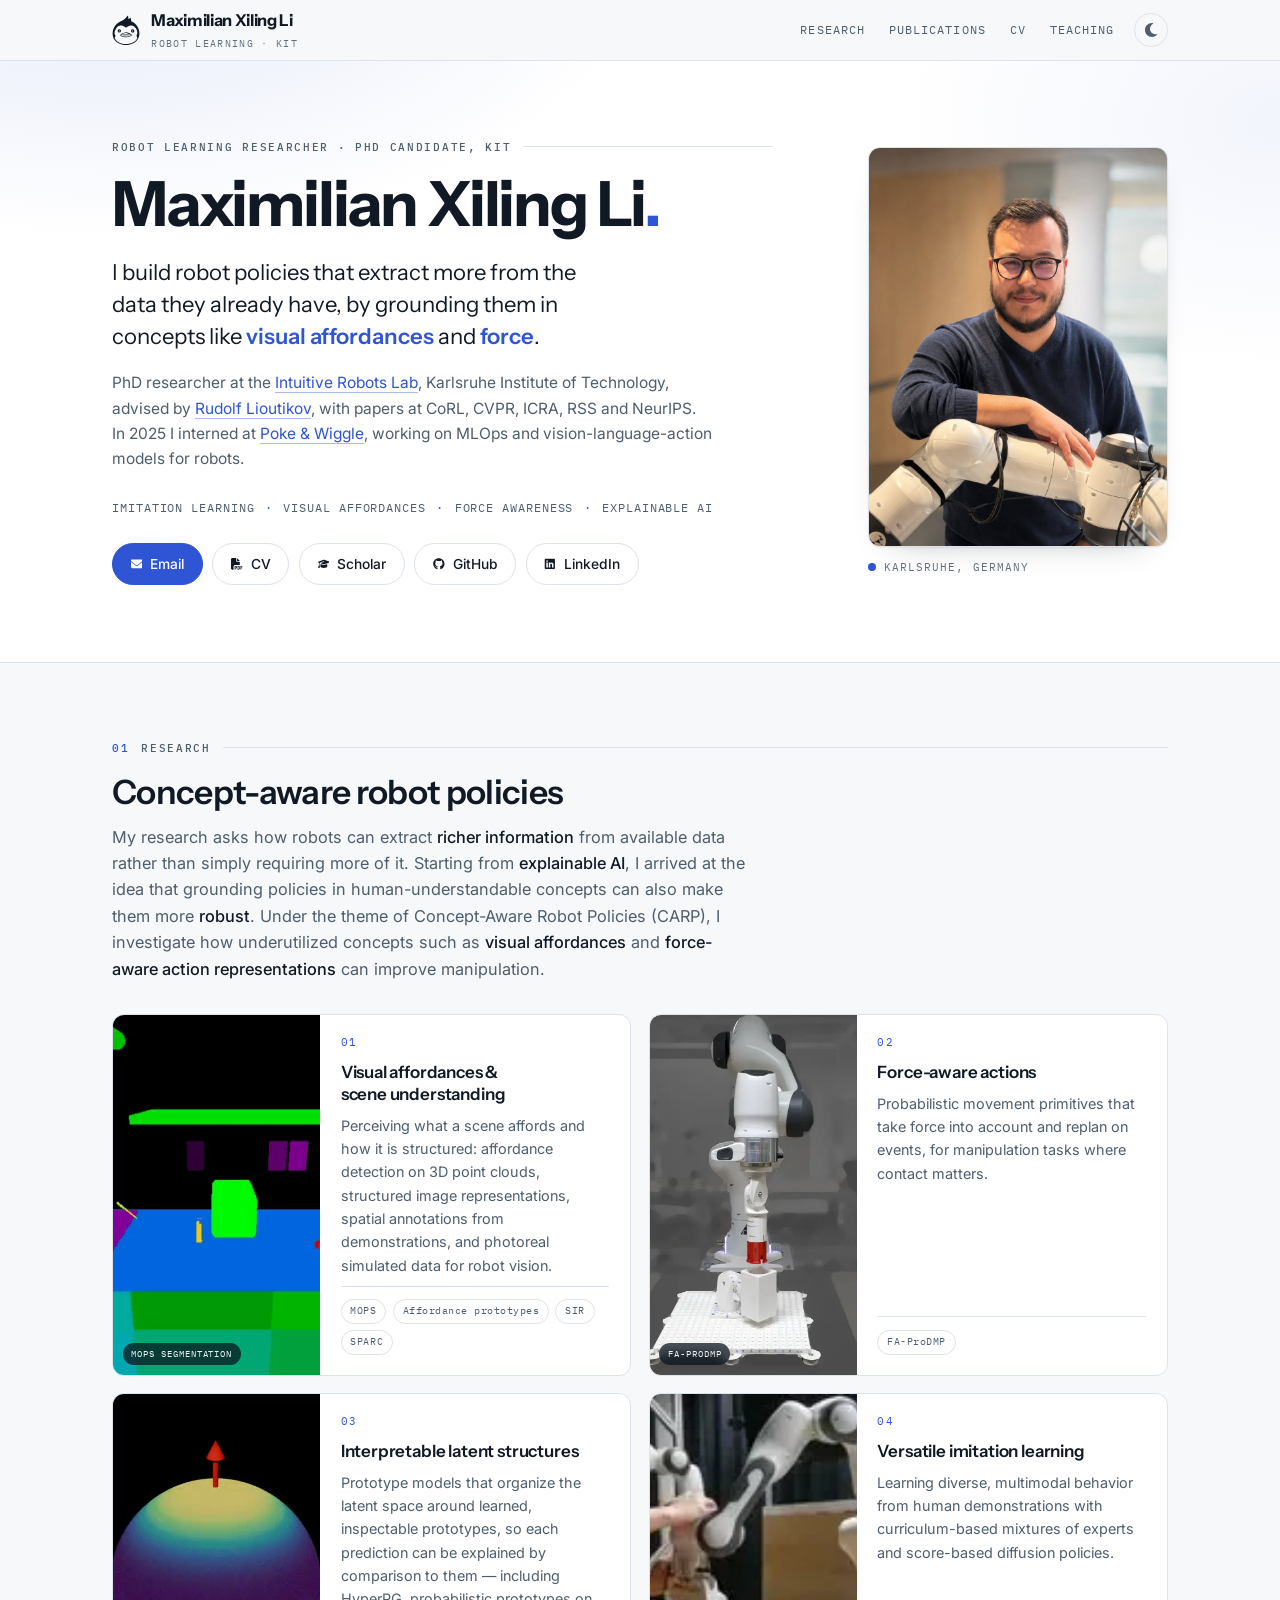
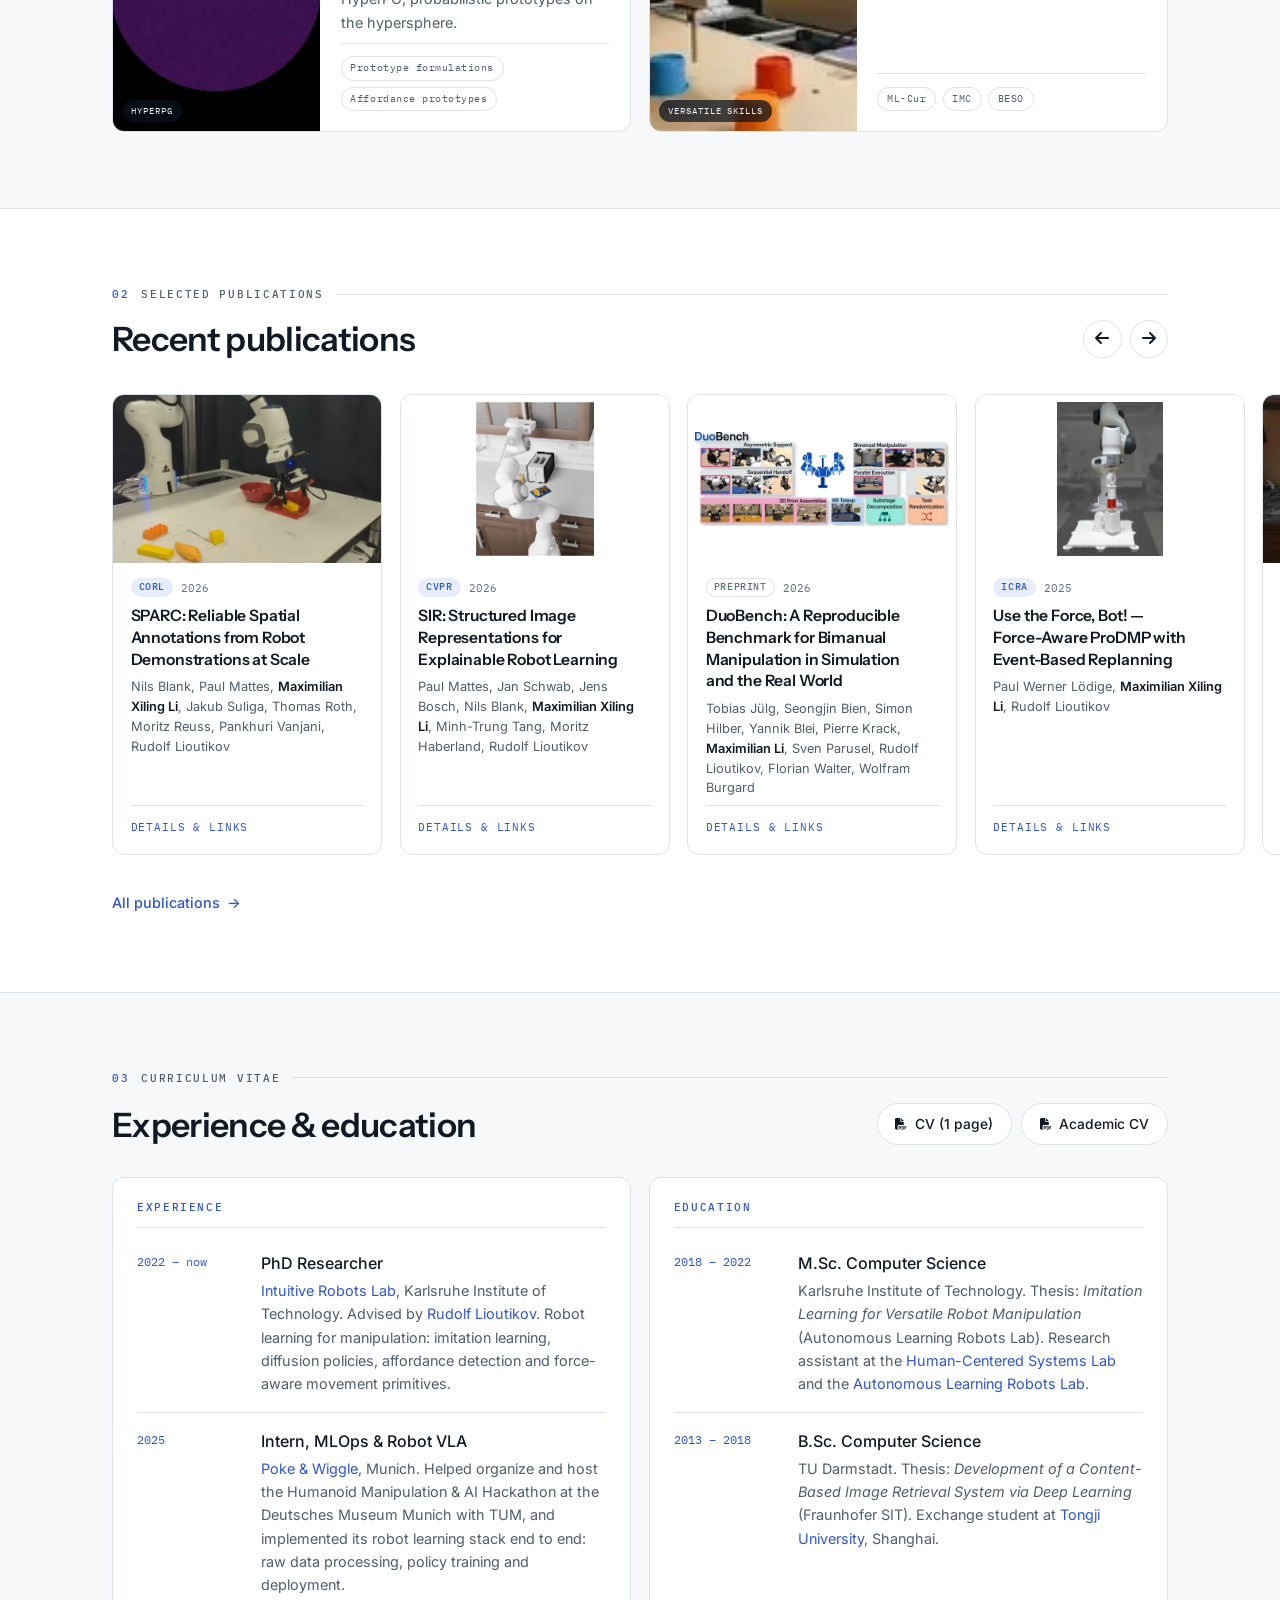
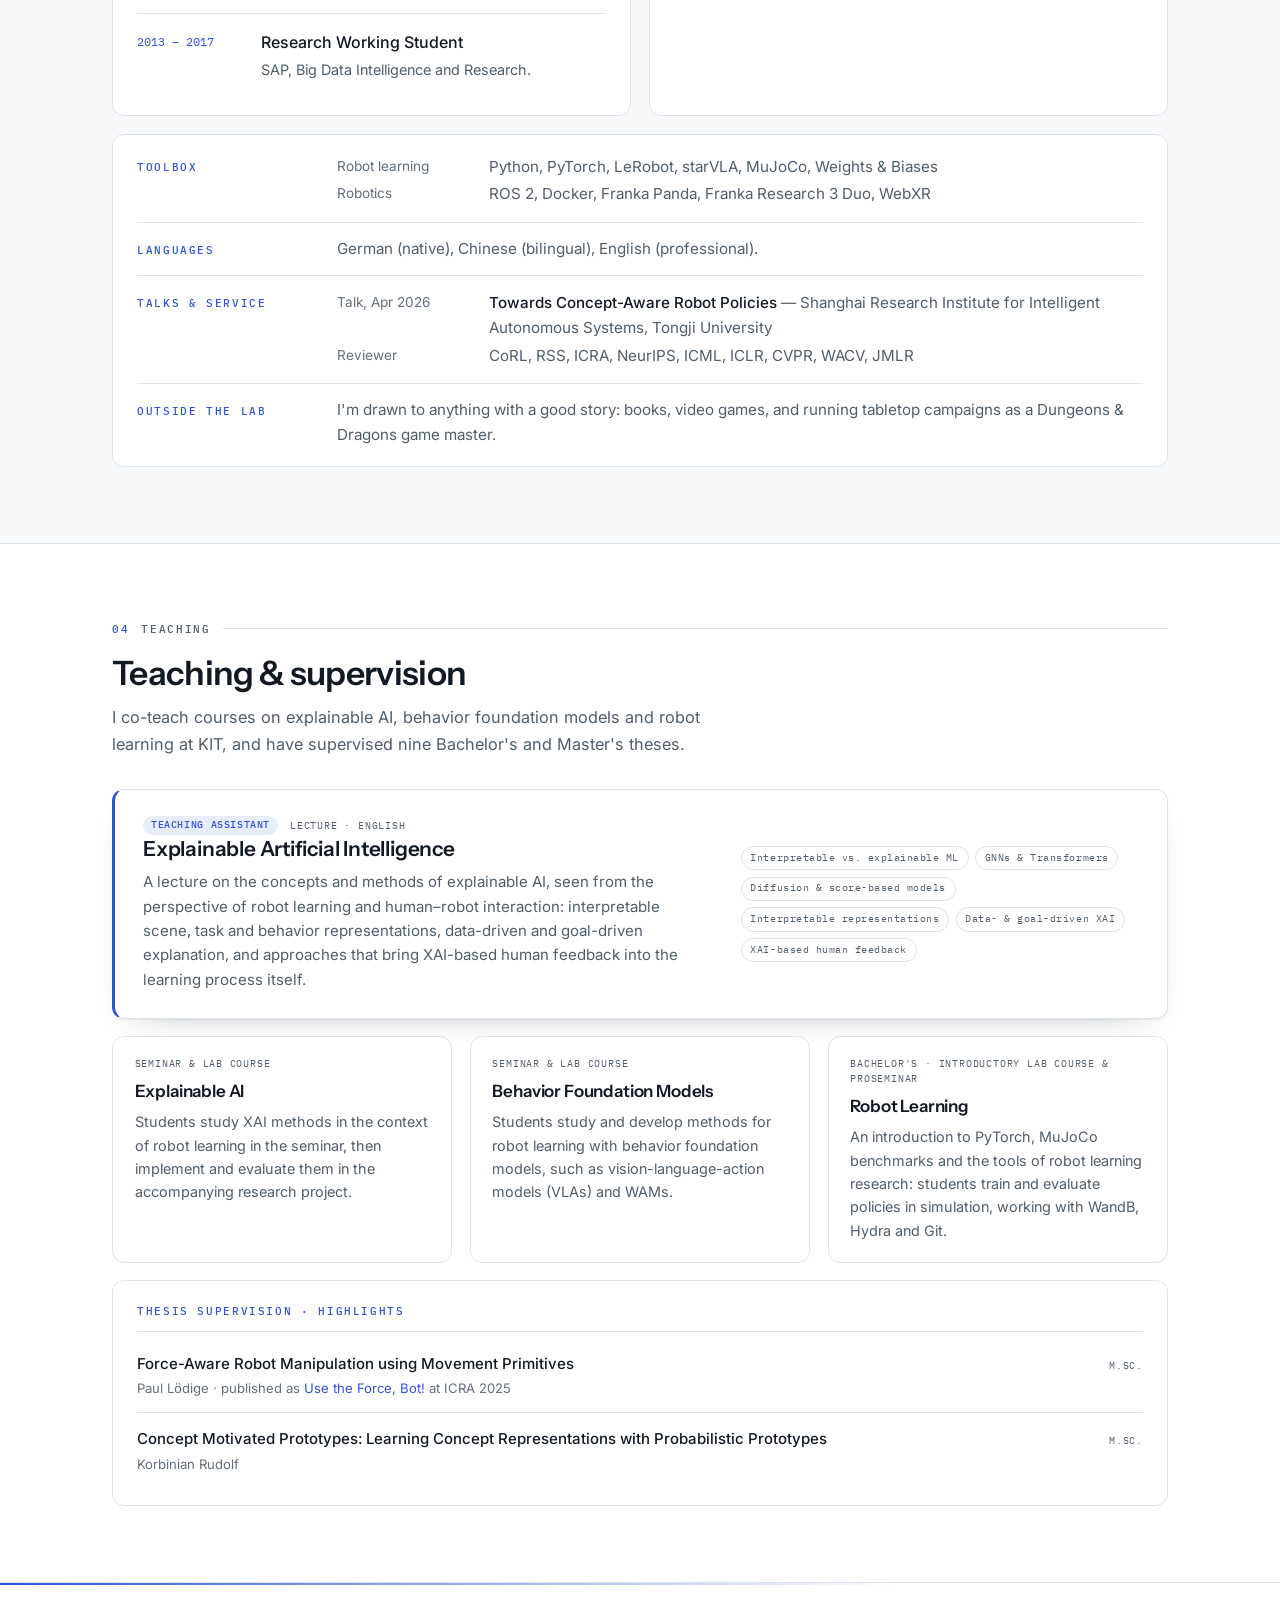
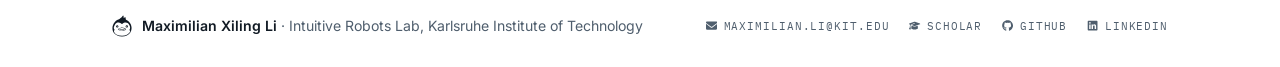
==== index.html @ dab5df35 "feat: offer CV downloads and publish only site files - Commit the résumé and academic CV PDFs (cv/ma" ====
<!DOCTYPE html>
<html lang="en">

<head>
  <meta charset="UTF-8">
  <meta name="viewport" content="width=device-width, initial-scale=1.0">
  <title>Maximilian Xiling Li — Robot Learning Researcher, PhD at KIT</title>
  <meta name="author" content="Maximilian Xiling Li">
  <meta name="description" content="Robot learning researcher and PhD candidate at KIT: imitation learning, diffusion policies, VLAs, affordance detection and explainable AI for manipulation.">
  <meta property="og:title" content="Maximilian Xiling Li — Robot Learning Researcher, PhD at KIT">
  <meta property="og:site_name" content="Maximilian Xiling Li">
  <meta property="og:description" content="Robot learning researcher and PhD candidate at KIT: imitation learning, diffusion policies, VLAs, affordance detection and explainable AI for manipulation.">
  <meta property="og:type" content="website">
  <meta property="og:url" content="https://lixiling.github.io/">
  <meta property="og:image" content="https://lixiling.github.io/photo.jpg">
  <meta name="twitter:card" content="summary">
  <meta name="twitter:title" content="Maximilian Xiling Li — Robot Learning Researcher, PhD at KIT">
  <meta name="twitter:description" content="Robot learning researcher and PhD candidate at KIT: imitation learning, diffusion policies, VLAs, affordance detection and explainable AI for manipulation.">
  <meta name="twitter:image" content="https://lixiling.github.io/photo.jpg">
  <link rel="canonical" href="https://lixiling.github.io/">
  <script type="application/ld+json">
{
  "@context": "https://schema.org",
  "@type": "Person",
  "name": "Maximilian Xiling Li",
  "alternateName": [
    "Maximilian Li",
    "Max Li"
  ],
  "url": "https://lixiling.github.io/",
  "image": "https://lixiling.github.io/photo.jpg",
  "email": "mailto:maximilian.li@kit.edu",
  "jobTitle": "PhD Researcher in Robot Learning",
  "description": "Robot learning researcher and PhD candidate at KIT: imitation learning, diffusion policies, VLAs, affordance detection and explainable AI for manipulation.",
  "worksFor": {
    "@type": "ResearchOrganization",
    "name": "Intuitive Robots Lab, Karlsruhe Institute of Technology",
    "url": "https://www.irl.iar.kit.edu/"
  },
  "alumniOf": [
    {
      "@type": "CollegeOrUniversity",
      "name": "Karlsruhe Institute of Technology",
      "url": "https://www.kit.edu/"
    },
    {
      "@type": "CollegeOrUniversity",
      "name": "Technische Universität Darmstadt",
      "url": "https://www.tu-darmstadt.de/"
    }
  ],
  "knowsAbout": [
    "Robot Learning",
    "Imitation Learning",
    "Robot Manipulation",
    "Diffusion Policies",
    "Vision-Language-Action Models",
    "Behavior Foundation Models",
    "Visual Affordances",
    "Affordance Detection",
    "Movement Primitives",
    "Force-Aware Manipulation",
    "Explainable AI",
    "Interpretable Machine Learning",
    "Prototype Networks",
    "Computer Vision",
    "MLOps",
    "PyTorch",
    "LeRobot",
    "MuJoCo",
    "ROS 2",
    "Docker",
    "Franka Emika Panda",
    "Franka Research 3",
    "WebXR"
  ],
  "sameAs": [
    "https://scholar.google.com/citations?user=N8vw1IAAAAAJ",
    "https://github.com/lixiling",
    "https://www.linkedin.com/in/lixiling"
  ],
  "knowsLanguage": [
    "German",
    "Chinese",
    "English"
  ]
}
  </script>
  <script>document.documentElement.classList.add('js'); try { var t = localStorage.getItem('theme'); if (t) document.documentElement.dataset.theme = t; } catch (e) {}</script>
  <link rel="preconnect" href="https://fonts.googleapis.com">
  <link rel="preconnect" href="https://fonts.gstatic.com" crossorigin>
  <link href="https://fonts.googleapis.com/css2?family=IBM+Plex+Mono:wght@400;500&family=Inter:wght@400;500;600;700&family=Instrument+Sans:wght@400..700&display=swap" rel="stylesheet">
  <!-- Icons: Font Awesome Free 6.5.1 (CC BY 4.0, fontawesome.com/license/free), inlined as SVG -->
  <link rel="icon" href="mark.svg" type="image/svg+xml">
  <link rel="icon" href="icon.png" type="image/png" sizes="900x990">
  <link rel="stylesheet" href="style.css">
</head>

<body>

  <!-- Navbar -->
  <nav class="site-nav" aria-label="Main">
    <div class="wrap nav-inner">
      <a class="site-name" href="index.html"><svg class="mark" viewBox="-20 -20 940 1030" aria-hidden="true" focusable="false"><path transform="translate(0 990) scale(.1 -.1)" d="M4898 9697 c-249 -322 -359 -449 -562 -653 -402 -401 -770 -649 -1526 -1032 -179 -90 -350 -178 -380 -194 -1100 -613 -1868 -1513 -2223 -2603 -420 -1289 -188 -2684 610 -3680 741 -924 2094 -1499 3608 -1532 1676 -37 3158 627 3924 1757 783 1155 866 2756 211 4085 -444 902 -1208 1622 -2157 2036 -143 62 -126 27 -143 294 -27 445 -105 754 -246 977 l-25 38 -118 -108 c-142 -130 -215 -188 -316 -247 -119 -71 -253 -123 -260 -102 -2 7 -9 145 -15 307 -11 309 -23 408 -66 550 -27 89 -98 236 -136 282 l-23 28 -157 -203z m-1893 -3133 c474 -70 967 -309 1407 -681 55 -47 93 -72 100 -67 7 4 38 28 68 54 345 294 824 554 1193 649 853 220 1594 -147 2147 -1066 260 -431 385 -853 385 -1298 0 -393 -90 -697 -297 -1004 l-50 -73 54 -57 c114 -117 189 -235 235 -366 40 -118 40 -310 -1 -435 -152 -460 -761 -1035 -1474 -1391 -1344 -673 -3234 -661 -4624 31 -596 297 -977 647 -1271 1167 -225 397 -190 668 130 1013 l55 60 -69 73 c-542 570 -438 1500 290 2592 422 634 1006 905 1722 799z M2190 5289 c-451 -66 -632 -631 -301 -941 224 -211 551 -208 766 7 323 323 136 871 -319 934 -43 6 -80 10 -84 10 -4 -1 -32 -5 -62 -10z m147 -366 c107 -50 125 -223 33 -307 -116 -104 -280 -19 -280 147 0 132 130 216 247 160z M6630 5275 c-428 -96 -584 -622 -276 -929 300 -299 814 -159 920 250 101 391 -255 767 -644 679z m187 -363 c122 -66 116 -270 -10 -331 -184 -89 -337 172 -181 308 19 17 47 33 62 37 15 3 32 7 37 8 14 4 67 -9 92 -22z M4292 4260 c-408 -43 -860 -230 -1477 -613 -161 -99 -238 -204 -239 -322 0 -131 76 -214 298 -324 873 -433 1972 -478 2936 -120 168 63 485 217 533 259 119 104 121 297 5 407 -63 59 -419 273 -638 383 -509 255 -1013 373 -1418 330z m558 -255 c267 -56 576 -179 916 -365 240 -130 303 -171 353 -225 116 -126 10 -203 -494 -360 -909 -282 -1644 -252 -2568 105 -311 120 -294 221 71 428 470 267 791 391 1157 446 98 14 443 -3 565 -29z M3381 3538 c-105 -56 -106 -194 -2 -248 54 -27 2187 -43 2239 -16 86 45 98 197 19 249 -40 26 -41 26 -1157 32 l-1055 6 -44 -23z"/></svg><span><b>Maximilian Xiling Li</b><small>Robot learning · KIT</small></span></a>
      <button type="button" class="nav-toggle" aria-expanded="false" aria-controls="mainNav" aria-label="Open menu">
        <span></span><span></span><span></span>
      </button>
      <div id="mainNav" class="nav-menu">
        <a class="nav-link" href="index.html#research">Research</a>
        <a class="nav-link" href="publications.html">Publications</a>
        <a class="nav-link" href="index.html#cv">CV</a>
        <a class="nav-link" href="index.html#teaching">Teaching</a>
        <button type="button" class="theme-toggle" aria-label="Switch color theme">
          <svg class="icon icon-moon" viewBox="0 0 384 512" aria-hidden="true" focusable="false"><path d="M223.5 32C100 32 0 132.3 0 256S100 480 223.5 480c60.6 0 115.5-24.2 155.8-63.4c5-4.9 6.3-12.5 3.1-18.7s-10.1-9.7-17-8.5c-9.8 1.7-19.8 2.6-30.1 2.6c-96.9 0-175.5-78.8-175.5-176c0-65.8 36-123.1 89.3-153.3c6.1-3.5 9.2-10.5 7.7-17.3s-7.3-11.9-14.3-12.5c-6.3-.5-12.6-.8-19-.8z"/></svg><svg class="icon icon-sun" viewBox="0 0 512 512" aria-hidden="true" focusable="false"><path d="M361.5 1.2c5 2.1 8.6 6.6 9.6 11.9L391 121l107.9 19.8c5.3 1 9.8 4.6 11.9 9.6s1.5 10.7-1.6 15.2L446.9 256l62.3 90.3c3.1 4.5 3.7 10.2 1.6 15.2s-6.6 8.6-11.9 9.6L391 391 371.1 498.9c-1 5.3-4.6 9.8-9.6 11.9s-10.7 1.5-15.2-1.6L256 446.9l-90.3 62.3c-4.5 3.1-10.2 3.7-15.2 1.6s-8.6-6.6-9.6-11.9L121 391 13.1 371.1c-5.3-1-9.8-4.6-11.9-9.6s-1.5-10.7 1.6-15.2L65.1 256 2.8 165.7c-3.1-4.5-3.7-10.2-1.6-15.2s6.6-8.6 11.9-9.6L121 121 140.9 13.1c1-5.3 4.6-9.8 9.6-11.9s10.7-1.5 15.2 1.6L256 65.1 346.3 2.8c4.5-3.1 10.2-3.7 15.2-1.6zM160 256a96 96 0 1 1 192 0 96 96 0 1 1 -192 0zm224 0a128 128 0 1 0 -256 0 128 128 0 1 0 256 0z"/></svg>
        </button>
      </div>
    </div>
  </nav>

  <main>
    <!-- Intro -->
    <header class="intro">
      <div class="wrap intro-inner">
        <div>
          <p class="eyebrow">Robot learning researcher · PhD candidate, KIT</p>
          <h1>Maximilian Xiling Li<span class="dot">.</span></h1>
          <p class="thesis">I build robot policies that extract more from the data they already have,
            by grounding them in concepts like <b>visual affordances</b> and <b>force</b>.</p>
          <p class="sub">
            PhD researcher at the <a href="https://www.irl.iar.kit.edu/">Intuitive Robots Lab</a>,
            Karlsruhe Institute of Technology, advised by
            <a href="https://rudolf.intuitive-robots.net/">Rudolf Lioutikov</a>, with papers at
            CoRL, CVPR, ICRA, RSS and NeurIPS. In 2025 I interned at
            <a href="https://pokeandwiggle.com/" target="_blank" rel="noopener">Poke &amp; Wiggle</a>,
            working on MLOps and vision-language-action models for robots.
          </p>
          <ul class="interests" aria-label="Research interests">
            <li>Imitation learning</li>
            <li>Visual affordances</li>
            <li>Force awareness</li>
            <li>Explainable AI</li>
          </ul>
          <div class="btn-row">
            <a class="btn btn-solid" href="mailto:maximilian.li@kit.edu"><svg class="icon icon-envelope" viewBox="0 0 512 512" aria-hidden="true" focusable="false"><path d="M48 64C21.5 64 0 85.5 0 112c0 15.1 7.1 29.3 19.2 38.4L236.8 313.6c11.4 8.5 27 8.5 38.4 0L492.8 150.4c12.1-9.1 19.2-23.3 19.2-38.4c0-26.5-21.5-48-48-48H48zM0 176V384c0 35.3 28.7 64 64 64H448c35.3 0 64-28.7 64-64V176L294.4 339.2c-22.8 17.1-54 17.1-76.8 0L0 176z"/></svg>Email</a>
            <a class="btn" href="cv/Maximilian_Xiling_Li_CV.pdf" download><svg class="icon icon-file-pdf" viewBox="0 0 512 512" aria-hidden="true" focusable="false"><path d="M0 64C0 28.7 28.7 0 64 0L224 0l0 128c0 17.7 14.3 32 32 32l128 0 0 144-208 0c-35.3 0-64 28.7-64 64l0 144-48 0c-35.3 0-64-28.7-64-64L0 64zm384 64l-128 0L256 0 384 128zM176 352l32 0c30.9 0 56 25.1 56 56s-25.1 56-56 56l-16 0 0 32c0 8.8-7.2 16-16 16s-16-7.2-16-16l0-48 0-80c0-8.8 7.2-16 16-16zm32 80c13.3 0 24-10.7 24-24s-10.7-24-24-24l-16 0 0 48 16 0zm96-80l32 0c26.5 0 48 21.5 48 48l0 64c0 26.5-21.5 48-48 48l-32 0c-8.8 0-16-7.2-16-16l0-128c0-8.8 7.2-16 16-16zm32 128c8.8 0 16-7.2 16-16l0-64c0-8.8-7.2-16-16-16l-16 0 0 96 16 0zm80-112c0-8.8 7.2-16 16-16l48 0c8.8 0 16 7.2 16 16s-7.2 16-16 16l-32 0 0 32 32 0c8.8 0 16 7.2 16 16s-7.2 16-16 16l-32 0 0 48c0 8.8-7.2 16-16 16s-16-7.2-16-16l0-64 0-64z"/></svg>CV</a>
            <a class="btn" href="https://scholar.google.com/citations?user=N8vw1IAAAAAJ&hl=en" target="_blank" rel="noopener"><svg class="icon icon-graduation-cap" viewBox="0 0 640 512" aria-hidden="true" focusable="false"><path d="M320 32c-8.1 0-16.1 1.4-23.7 4.1L15.8 137.4C6.3 140.9 0 149.9 0 160s6.3 19.1 15.8 22.6l57.9 20.9C57.3 229.3 48 259.8 48 291.9v28.1c0 28.4-10.8 57.7-22.3 80.8c-6.5 13-13.9 25.8-22.5 37.6C0 442.7-.9 448.3 .9 453.4s6 8.9 11.2 10.2l64 16c4.2 1.1 8.7 .3 12.4-2s6.3-6.1 7.1-10.4c8.6-42.8 4.3-81.2-2.1-108.7C90.3 344.3 86 329.8 80 316.5V291.9c0-30.2 10.2-58.7 27.9-81.5c12.9-15.5 29.6-28 49.2-35.7l157-61.7c8.2-3.2 17.5 .8 20.7 9s-.8 17.5-9 20.7l-157 61.7c-12.4 4.9-23.3 12.4-32.2 21.6l159.6 57.6c7.6 2.7 15.6 4.1 23.7 4.1s16.1-1.4 23.7-4.1L624.2 182.6c9.5-3.4 15.8-12.5 15.8-22.6s-6.3-19.1-15.8-22.6L343.7 36.1C336.1 33.4 328.1 32 320 32zM128 408c0 35.3 86 72 192 72s192-36.7 192-72L496.7 262.6 354.5 314c-11.1 4-22.8 6-34.5 6s-23.5-2-34.5-6L143.3 262.6 128 408z"/></svg>Scholar</a>
            <a class="btn" href="https://github.com/lixiling" target="_blank" rel="noopener"><svg class="icon icon-github" viewBox="0 0 496 512" aria-hidden="true" focusable="false"><path d="M165.9 397.4c0 2-2.3 3.6-5.2 3.6-3.3.3-5.6-1.3-5.6-3.6 0-2 2.3-3.6 5.2-3.6 3-.3 5.6 1.3 5.6 3.6zm-31.1-4.5c-.7 2 1.3 4.3 4.3 4.9 2.6 1 5.6 0 6.2-2s-1.3-4.3-4.3-5.2c-2.6-.7-5.5.3-6.2 2.3zm44.2-1.7c-2.9.7-4.9 2.6-4.6 4.9.3 2 2.9 3.3 5.9 2.6 2.9-.7 4.9-2.6 4.6-4.6-.3-1.9-3-3.2-5.9-2.9zM244.8 8C106.1 8 0 113.3 0 252c0 110.9 69.8 205.8 169.5 239.2 12.8 2.3 17.3-5.6 17.3-12.1 0-6.2-.3-40.4-.3-61.4 0 0-70 15-84.7-29.8 0 0-11.4-29.1-27.8-36.6 0 0-22.9-15.7 1.6-15.4 0 0 24.9 2 38.6 25.8 21.9 38.6 58.6 27.5 72.9 20.9 2.3-16 8.8-27.1 16-33.7-55.9-6.2-112.3-14.3-112.3-110.5 0-27.5 7.6-41.3 23.6-58.9-2.6-6.5-11.1-33.3 2.6-67.9 20.9-6.5 69 27 69 27 20-5.6 41.5-8.5 62.8-8.5s42.8 2.9 62.8 8.5c0 0 48.1-33.6 69-27 13.7 34.7 5.2 61.4 2.6 67.9 16 17.7 25.8 31.5 25.8 58.9 0 96.5-58.9 104.2-114.8 110.5 9.2 7.9 17 22.9 17 46.4 0 33.7-.3 75.4-.3 83.6 0 6.5 4.6 14.4 17.3 12.1C428.2 457.8 496 362.9 496 252 496 113.3 383.5 8 244.8 8zM97.2 352.9c-1.3 1-1 3.3.7 5.2 1.6 1.6 3.9 2.3 5.2 1 1.3-1 1-3.3-.7-5.2-1.6-1.6-3.9-2.3-5.2-1zm-10.8-8.1c-.7 1.3.3 2.9 2.3 3.9 1.6 1 3.6.7 4.3-.7.7-1.3-.3-2.9-2.3-3.9-2-.6-3.6-.3-4.3.7zm32.4 35.6c-1.6 1.3-1 4.3 1.3 6.2 2.3 2.3 5.2 2.6 6.5 1 1.3-1.3.7-4.3-1.3-6.2-2.2-2.3-5.2-2.6-6.5-1zm-11.4-14.7c-1.6 1-1.6 3.6 0 5.9 1.6 2.3 4.3 3.3 5.6 2.3 1.6-1.3 1.6-3.9 0-6.2-1.4-2.3-4-3.3-5.6-2z"/></svg>GitHub</a>
            <a class="btn" href="https://www.linkedin.com/in/lixiling" target="_blank" rel="noopener"><svg class="icon icon-linkedin" viewBox="0 0 448 512" aria-hidden="true" focusable="false"><path d="M416 32H31.9C14.3 32 0 46.5 0 64.3v383.4C0 465.5 14.3 480 31.9 480H416c17.6 0 32-14.5 32-32.3V64.3c0-17.8-14.4-32.3-32-32.3zM135.4 416H69V202.2h66.5V416zm-33.2-243c-21.3 0-38.5-17.3-38.5-38.5S80.9 96 102.2 96c21.2 0 38.5 17.3 38.5 38.5 0 21.3-17.2 38.5-38.5 38.5zm282.1 243h-66.4V312c0-24.8-.5-56.7-34.5-56.7-34.6 0-39.9 27-39.9 54.9V416h-66.4V202.2h63.7v29.2h.9c8.9-16.8 30.6-34.5 62.9-34.5 67.2 0 79.7 44.3 79.7 101.9V416z"/></svg>LinkedIn</a>
          </div>
        </div>
        <figure class="portrait">
          <img src="photo.jpg" alt="Portrait of Maximilian Xiling Li" width="900" height="1200"
            onerror="this.outerHTML='<div class=\'photo-placeholder\'>ML</div>'">
          <figcaption>Karlsruhe, Germany</figcaption>
        </figure>
      </div>
    </header>

    <!-- Research -->
    <section class="band" id="research" aria-labelledby="research-title">
      <div class="wrap">
        <p class="eyebrow" data-index="01">Research</p>
        <div class="section-head">
          <div>
            <h2 id="research-title">Concept-aware robot policies</h2>
            <p class="lede">
              My research asks how robots can extract <strong>richer information</strong> from available
              data rather than simply requiring more of it. Starting from <strong>explainable AI</strong>,
              I arrived at the idea that grounding policies in human-understandable concepts can also make
              them more <strong>robust</strong>. Under the theme of Concept-Aware Robot Policies (CARP),
              I investigate how underutilized concepts such as <strong>visual affordances</strong> and
              <strong>force-aware action representations</strong> can improve manipulation.
            </p>
          </div>
        </div>

        <div class="themes">
          <article class="theme">
            <div class="shot">
              <img src="img/pubs/mops-segm.webp" alt="Segmentation masks of a simulated kitchen scene from the MOPS dataset" loading="lazy" width="656" height="410">
              <span class="tag-overlay">MOPS segmentation</span>
            </div>
            <div class="body">
              <span class="num">01</span>
              <h3>Visual affordances &amp; scene understanding</h3>
              <p>Perceiving what a scene affords and how it is structured: affordance detection on 3D point
                clouds, structured image representations, spatial annotations from demonstrations, and
                photoreal simulated data for robot vision.</p>
              <div class="chips">
                <a class="chip" href="publications.html#mops">MOPS</a>
                <a class="chip" href="publications.html#affordance-prototypes">Affordance prototypes</a>
                <a class="chip" href="publications.html#sir">SIR</a>
                <a class="chip" href="publications.html#sparc">SPARC</a>
              </div>
            </div>
          </article>
          <article class="theme">
            <div class="shot">
              <img src="img/pubs/fa-prodmp.webp" alt="Robot arm performing a force-aware insertion task" loading="lazy" width="441" height="640">
              <span class="tag-overlay">FA-ProDMP</span>
            </div>
            <div class="body">
              <span class="num">02</span>
              <h3>Force-aware actions</h3>
              <p>Probabilistic movement primitives that take force into account and replan on events,
                for manipulation tasks where contact matters.</p>
              <div class="chips">
                <a class="chip" href="publications.html#fa-prodmp">FA-ProDMP</a>
              </div>
            </div>
          </article>
          <article class="theme">
            <div class="shot">
              <video src="media/prototypes.mp4" poster="media/prototypes.jpg" muted loop playsinline preload="none" data-autoplay aria-hidden="true"></video>
              <span class="tag-overlay">HyperPG</span>
            </div>
            <div class="body">
              <span class="num">03</span>
              <h3>Interpretable latent structures</h3>
              <p>Prototype models that organize the latent space around learned, inspectable prototypes, so
                each prediction can be explained by comparison to them — including HyperPG, probabilistic
                prototypes on the hypersphere.</p>
              <div class="chips">
                <a class="chip" href="publications.html#prototype-overview">Prototype formulations</a>
                <a class="chip" href="publications.html#affordance-prototypes">Affordance prototypes</a>
              </div>
            </div>
          </article>
          <article class="theme">
            <div class="shot">
              <img src="img/pubs/ml-cur-real.webp" alt="Robot arm learning a manipulation skill from human demonstration" loading="lazy" width="199" height="153">
              <span class="tag-overlay">Versatile skills</span>
            </div>
            <div class="body">
              <span class="num">04</span>
              <h3>Versatile imitation learning</h3>
              <p>Learning diverse, multimodal behavior from human demonstrations with curriculum-based
                mixtures of experts and score-based diffusion policies.</p>
              <div class="chips">
                <a class="chip" href="publications.html#ml-cur">ML-Cur</a>
                <a class="chip" href="publications.html#imc">IMC</a>
                <a class="chip" href="publications.html#beso">BESO</a>
              </div>
            </div>
          </article>
        </div>
      </div>
    </section>


    <!-- Selected publications — titles and author lists match publications.html -->
    <section class="band tinted" aria-labelledby="work-title" data-rail>
      <div class="wrap">
        <p class="eyebrow" data-index="02">Selected publications</p>
        <div class="section-head">
          <h2 id="work-title">Recent publications</h2>
          <div class="rail-nav" hidden>
            <button type="button" data-dir="-1" aria-label="Scroll publications left"><svg class="icon icon-arrow-left" viewBox="0 0 448 512" aria-hidden="true" focusable="false"><path d="M9.4 233.4c-12.5 12.5-12.5 32.8 0 45.3l160 160c12.5 12.5 32.8 12.5 45.3 0s12.5-32.8 0-45.3L109.2 288 416 288c17.7 0 32-14.3 32-32s-14.3-32-32-32l-306.7 0L214.6 118.6c12.5-12.5 12.5-32.8 0-45.3s-32.8-12.5-45.3 0l-160 160z"/></svg></button>
            <button type="button" data-dir="1" aria-label="Scroll publications right"><svg class="icon icon-arrow-right" viewBox="0 0 448 512" aria-hidden="true" focusable="false"><path d="M438.6 278.6c12.5-12.5 12.5-32.8 0-45.3l-160-160c-12.5-12.5-32.8-12.5-45.3 0s-12.5 32.8 0 45.3L338.8 224 32 224c-17.7 0-32 14.3-32 32s14.3 32 32 32l306.7 0L233.4 393.4c-12.5 12.5-12.5 32.8 0 45.3s32.8 12.5 45.3 0l160-160z"/></svg></button>
          </div>
        </div>
      </div>
      <div class="rail" tabindex="0" aria-label="Selected publications, scrollable">
        <article class="paper">
          <a class="shot cover" href="https://arxiv.org/abs/2606.13497" tabindex="-1" aria-hidden="true"><img src="img/pubs/sparc.webp" alt="" loading="lazy" width="640" height="360"></a>
          <div class="meta"><span class="badge">CoRL</span><span class="year">2026</span></div>
          <div class="body">
            <h3><a href="https://arxiv.org/abs/2606.13497">SPARC: Reliable Spatial Annotations from Robot Demonstrations at Scale</a></h3>
            <p class="authors">Nils Blank, Paul Mattes, <b>Maximilian Xiling Li</b>, Jakub Suliga, Thomas Roth, Moritz Reuss, Pankhuri Vanjani, Rudolf Lioutikov</p>
            <a class="paper-more" href="publications.html#sparc">Details &amp; links</a>
          </div>
        </article>
        <article class="paper">
          <a class="shot" href="https://arxiv.org/abs/2606.30101" tabindex="-1" aria-hidden="true"><img src="img/pubs/sir.webp" alt="" loading="lazy" width="495" height="642"></a>
          <div class="meta"><span class="badge">CVPR</span><span class="year">2026</span></div>
          <div class="body">
            <h3><a href="https://arxiv.org/abs/2606.30101">SIR: Structured Image Representations for Explainable Robot Learning</a></h3>
            <p class="authors">Paul Mattes, Jan Schwab, Jens Bosch, Nils Blank, <b>Maximilian Xiling Li</b>, Minh-Trung Tang, Moritz Haberland, Rudolf Lioutikov</p>
            <a class="paper-more" href="publications.html#sir">Details &amp; links</a>
          </div>
        </article>
        <article class="paper">
          <a class="shot" href="https://arxiv.org/abs/2606.11901" tabindex="-1" aria-hidden="true"><img src="img/pubs/duobench.webp" alt="" loading="lazy" width="640" height="238"></a>
          <div class="meta"><span class="badge preprint">Preprint</span><span class="year">2026</span></div>
          <div class="body">
            <h3><a href="https://arxiv.org/abs/2606.11901">DuoBench: A Reproducible Benchmark for Bimanual Manipulation in Simulation and the Real World</a></h3>
            <p class="authors">Tobias Jülg, Seongjin Bien, Simon Hilber, Yannik Blei, Pierre Krack, <b>Maximilian Li</b>, Sven Parusel, Rudolf Lioutikov, Florian Walter, Wolfram Burgard</p>
            <a class="paper-more" href="publications.html#duobench">Details &amp; links</a>
          </div>
        </article>
        <article class="paper">
          <a class="shot" href="https://intuitive-robots.github.io/FA-ProDMP/" tabindex="-1" aria-hidden="true"><img src="img/pubs/fa-prodmp.webp" alt="" loading="lazy" width="441" height="640"></a>
          <div class="meta"><span class="badge">ICRA</span><span class="year">2025</span></div>
          <div class="body">
            <h3><a href="https://intuitive-robots.github.io/FA-ProDMP/">Use the Force, Bot! — Force-Aware ProDMP with Event-Based Replanning</a></h3>
            <p class="authors">Paul Werner Lödige, <b>Maximilian Xiling Li</b>, Rudolf Lioutikov</p>
            <a class="paper-more" href="publications.html#fa-prodmp">Details &amp; links</a>
          </div>
        </article>
        <article class="paper">
          <a class="shot cover" href="https://intuitive-robots.github.io/mops/" tabindex="-1" aria-hidden="true"><img src="img/pubs/mops.webp" alt="" loading="lazy" width="656" height="410"></a>
          <div class="meta"><span class="badge">Workshop</span><span class="year">2025</span></div>
          <div class="body">
            <h3><a href="https://intuitive-robots.github.io/mops/">Multi-Objective Photoreal Simulation (MOPS) Dataset for Computer Vision in Robotic Manipulation</a></h3>
            <p class="authors"><b>Maximilian Xiling Li</b>, Paul Mattes, Nils Blank, Korbinian Franz Rudolf, Paul Werner Lödige, Rudolf Lioutikov</p>
            <a class="paper-more" href="publications.html#mops">Details &amp; links</a>
          </div>
        </article>
        <article class="paper">
          <a class="shot cover" href="https://arxiv.org/abs/2410.08925" tabindex="-1" aria-hidden="true"><img src="media/prototypes.jpg" alt="" loading="lazy" width="600" height="600"></a>
          <div class="meta"><span class="badge preprint">Preprint</span><span class="year">2024</span></div>
          <div class="body">
            <h3><a href="https://arxiv.org/abs/2410.08925">An Overview of Prototype Formulations for Interpretable Deep Learning</a></h3>
            <p class="authors"><b>Maximilian Xiling Li</b>, Korbinian Franz Rudolf, Paul Mattes, Nils Blank, Rudolf Lioutikov</p>
            <a class="paper-more" href="publications.html#prototype-overview">Details &amp; links</a>
          </div>
        </article>
        <article class="paper">
          <a class="shot" href="https://intuitive-robots.github.io/beso-website/" tabindex="-1" aria-hidden="true"><img src="img/pubs/beso.webp" alt="" loading="lazy" width="640" height="440"></a>
          <div class="meta"><span class="badge">RSS</span><span class="year">2023</span></div>
          <div class="body">
            <h3><a href="https://intuitive-robots.github.io/beso-website/">Goal-Conditioned Imitation Learning using Score-based Diffusion Policies</a></h3>
            <p class="authors">Moritz Reuss, <b>Maximilian Li</b>, Xiaogang Jia, Rudolf Lioutikov</p>
            <a class="paper-more" href="publications.html#beso">Details &amp; links</a>
          </div>
        </article>
      </div>
      <div class="wrap">
        <a class="text-link more" href="publications.html">All publications <span aria-hidden="true">→</span></a>
      </div>
    </section>

    <!-- CV -->
    <section class="band" id="cv" aria-labelledby="cv-title">
      <div class="wrap">
        <p class="eyebrow" data-index="03">Curriculum vitae</p>
        <div class="section-head">
          <h2 id="cv-title">Experience &amp; education</h2>
          <div class="cv-downloads">
            <a class="btn" href="cv/Maximilian_Xiling_Li_CV.pdf" download><svg class="icon icon-file-pdf" viewBox="0 0 512 512" aria-hidden="true" focusable="false"><path d="M0 64C0 28.7 28.7 0 64 0L224 0l0 128c0 17.7 14.3 32 32 32l128 0 0 144-208 0c-35.3 0-64 28.7-64 64l0 144-48 0c-35.3 0-64-28.7-64-64L0 64zm384 64l-128 0L256 0 384 128zM176 352l32 0c30.9 0 56 25.1 56 56s-25.1 56-56 56l-16 0 0 32c0 8.8-7.2 16-16 16s-16-7.2-16-16l0-48 0-80c0-8.8 7.2-16 16-16zm32 80c13.3 0 24-10.7 24-24s-10.7-24-24-24l-16 0 0 48 16 0zm96-80l32 0c26.5 0 48 21.5 48 48l0 64c0 26.5-21.5 48-48 48l-32 0c-8.8 0-16-7.2-16-16l0-128c0-8.8 7.2-16 16-16zm32 128c8.8 0 16-7.2 16-16l0-64c0-8.8-7.2-16-16-16l-16 0 0 96 16 0zm80-112c0-8.8 7.2-16 16-16l48 0c8.8 0 16 7.2 16 16s-7.2 16-16 16l-32 0 0 32 32 0c8.8 0 16 7.2 16 16s-7.2 16-16 16l-32 0 0 48c0 8.8-7.2 16-16 16s-16-7.2-16-16l0-64 0-64z"/></svg>CV (1 page)</a>
            <a class="btn" href="cv/Maximilian_Xiling_Li_Academic_CV.pdf" download><svg class="icon icon-file-pdf" viewBox="0 0 512 512" aria-hidden="true" focusable="false"><path d="M0 64C0 28.7 28.7 0 64 0L224 0l0 128c0 17.7 14.3 32 32 32l128 0 0 144-208 0c-35.3 0-64 28.7-64 64l0 144-48 0c-35.3 0-64-28.7-64-64L0 64zm384 64l-128 0L256 0 384 128zM176 352l32 0c30.9 0 56 25.1 56 56s-25.1 56-56 56l-16 0 0 32c0 8.8-7.2 16-16 16s-16-7.2-16-16l0-48 0-80c0-8.8 7.2-16 16-16zm32 80c13.3 0 24-10.7 24-24s-10.7-24-24-24l-16 0 0 48 16 0zm96-80l32 0c26.5 0 48 21.5 48 48l0 64c0 26.5-21.5 48-48 48l-32 0c-8.8 0-16-7.2-16-16l0-128c0-8.8 7.2-16 16-16zm32 128c8.8 0 16-7.2 16-16l0-64c0-8.8-7.2-16-16-16l-16 0 0 96 16 0zm80-112c0-8.8 7.2-16 16-16l48 0c8.8 0 16 7.2 16 16s-7.2 16-16 16l-32 0 0 32 32 0c8.8 0 16 7.2 16 16s-7.2 16-16 16l-32 0 0 48c0 8.8-7.2 16-16 16s-16-7.2-16-16l0-64 0-64z"/></svg>Academic CV</a>
          </div>
        </div>
        <div class="split">
          <div class="sheet">
            <h3>Experience</h3>
            <ul class="timeline">
              <li>
                <span class="when">2022 – now</span>
                <div><strong>PhD Researcher</strong>
                  <p><a href="https://www.irl.iar.kit.edu/">Intuitive Robots Lab</a>, Karlsruhe Institute of Technology.
                    Advised by <a href="https://rudolf.intuitive-robots.net/">Rudolf Lioutikov</a>. Robot learning for
                    manipulation: imitation learning, diffusion policies, affordance detection and force-aware
                    movement primitives.</p></div>
              </li>
              <li>
                <span class="when">2025</span>
                <div><strong>Intern, MLOps &amp; Robot VLA</strong>
                  <p><a href="https://pokeandwiggle.com/" target="_blank" rel="noopener">Poke &amp; Wiggle</a>, Munich.
                    Helped organize and host the Humanoid Manipulation &amp; AI Hackathon at the Deutsches
                    Museum Munich with TUM, and implemented its robot learning stack end to end:
                    raw data processing, policy training and deployment.</p></div>
              </li>
              <li>
                <span class="when">2013 – 2017</span>
                <div><strong>Research Working Student</strong>
                  <p>SAP, Big Data Intelligence and Research.</p></div>
              </li>
            </ul>
          </div>
          <div class="sheet">
            <h3>Education</h3>
            <ul class="timeline">
              <li>
                <span class="when">2018 – 2022</span>
                <div><strong>M.Sc. Computer Science</strong>
                  <p>Karlsruhe Institute of Technology. Thesis: <em>Imitation Learning for Versatile Robot
                    Manipulation</em> (Autonomous Learning Robots Lab). Research assistant at the
                    <a href="https://h-lab.win.kit.edu/">Human-Centered Systems Lab</a> and the
                    <a href="https://alr.iar.kit.edu/">Autonomous Learning Robots Lab</a>.</p></div>
              </li>
              <li>
                <span class="when">2013 – 2018</span>
                <div><strong>B.Sc. Computer Science</strong>
                  <p>TU Darmstadt. Thesis: <em>Development of a Content-Based Image Retrieval System via Deep
                    Learning</em> (Fraunhofer SIT). Exchange student at <a href="https://en.tongji.edu.cn/">Tongji University</a>, Shanghai.</p></div>
              </li>
            </ul>
          </div>
        </div>
        <dl class="sheet extras">
          <div><dt>Toolbox</dt><dd>
            <ul class="tools">
              <li><span>Robot learning</span>Python, PyTorch, LeRobot, starVLA, MuJoCo, Weights &amp; Biases</li>
              <li><span>Robotics</span>ROS 2, Docker, Franka Panda, Franka Research 3 Duo, WebXR</li>
            </ul></dd></div>
          <div><dt>Languages</dt><dd>German (native), Chinese (bilingual), English (professional).</dd></div>
          <div><dt>Talks &amp; service</dt><dd>
            <ul class="tools">
              <li><span>Talk, Apr 2026</span><div><em>Towards Concept-Aware Robot Policies</em> — Shanghai Research Institute for Intelligent Autonomous Systems, Tongji University</div></li>
              <li><span>Reviewer</span>CoRL, RSS, ICRA, NeurIPS, ICML, ICLR, CVPR, WACV, JMLR</li>
            </ul></dd></div>
          <div><dt>Outside the lab</dt><dd>I'm drawn to anything with a good story: books, video games, and
            running tabletop campaigns as a Dungeons &amp; Dragons game master.</dd></div>
        </dl>
      </div>
    </section>

    <!-- Teaching -->
    <section class="band tinted" id="teaching" aria-labelledby="teaching-title">
      <div class="wrap">
        <p class="eyebrow" data-index="04">Teaching</p>
        <div class="section-head">
          <div>
            <h2 id="teaching-title">Teaching &amp; supervision</h2>
            <p class="lede">I co-teach courses on explainable AI, behavior foundation models and robot
              learning at KIT, and have supervised nine Bachelor's and Master's theses.</p>
          </div>
        </div>

        <article class="feature">
          <div>
            <p class="feature-label"><span class="badge">Teaching assistant</span><span class="kind">Lecture · English</span></p>
            <h3>Explainable Artificial Intelligence</h3>
            <p>A lecture on the concepts and methods of explainable AI, seen from the perspective of
              robot learning and human–robot interaction: interpretable scene, task and behavior
              representations, data-driven and goal-driven explanation, and approaches that bring
              XAI-based human feedback into the learning process itself.</p>
          </div>
          <ul class="chips" aria-label="Lecture topics">
            <li class="chip">Interpretable vs. explainable ML</li>
            <li class="chip">GNNs &amp; Transformers</li>
            <li class="chip">Diffusion &amp; score-based models</li>
            <li class="chip">Interpretable representations</li>
            <li class="chip">Data- &amp; goal-driven XAI</li>
            <li class="chip">XAI-based human feedback</li>
          </ul>
        </article>

        <div class="course-grid">
          <article class="course">
            <span class="kind">Seminar &amp; lab course</span>
            <h3>Explainable AI</h3>
            <p>Students study XAI methods in the context of robot learning in the seminar, then implement
              and evaluate them in the accompanying research project.</p>
          </article>
          <article class="course">
            <span class="kind">Seminar &amp; lab course</span>
            <h3>Behavior Foundation Models</h3>
            <p>Students study and develop methods for robot learning with behavior foundation models,
              such as vision-language-action models (VLAs) and WAMs.</p>
          </article>
          <article class="course">
            <span class="kind">Bachelor's · Introductory lab course &amp; proseminar</span>
            <h3>Robot Learning</h3>
            <p>An introduction to PyTorch, MuJoCo benchmarks and the tools of robot learning research:
              students train and evaluate policies in simulation, working with WandB, Hydra and Git.</p>
          </article>
        </div>

        <div class="sheet theses">
          <h3>Thesis supervision · highlights</h3>
          <ul class="rows">
            <li><div><strong>Force-Aware Robot Manipulation using Movement Primitives</strong>
                <em>Paul Lödige · published as <a href="publications.html#fa-prodmp">Use the Force, Bot!</a> at ICRA 2025</em></div><span class="kind">M.Sc.</span></li>
            <li><div><strong>Concept Motivated Prototypes: Learning Concept Representations with Probabilistic Prototypes</strong>
                <em>Korbinian Rudolf</em></div><span class="kind">M.Sc.</span></li>
          </ul>
        </div>
      </div>
    </section>
  </main>

  <footer class="site-footer">
    <div class="foot-rule"></div>
    <div class="wrap foot-grid">
      <p class="foot-name"><svg class="mark" viewBox="-20 -20 940 1030" aria-hidden="true" focusable="false"><path transform="translate(0 990) scale(.1 -.1)" d="M4898 9697 c-249 -322 -359 -449 -562 -653 -402 -401 -770 -649 -1526 -1032 -179 -90 -350 -178 -380 -194 -1100 -613 -1868 -1513 -2223 -2603 -420 -1289 -188 -2684 610 -3680 741 -924 2094 -1499 3608 -1532 1676 -37 3158 627 3924 1757 783 1155 866 2756 211 4085 -444 902 -1208 1622 -2157 2036 -143 62 -126 27 -143 294 -27 445 -105 754 -246 977 l-25 38 -118 -108 c-142 -130 -215 -188 -316 -247 -119 -71 -253 -123 -260 -102 -2 7 -9 145 -15 307 -11 309 -23 408 -66 550 -27 89 -98 236 -136 282 l-23 28 -157 -203z m-1893 -3133 c474 -70 967 -309 1407 -681 55 -47 93 -72 100 -67 7 4 38 28 68 54 345 294 824 554 1193 649 853 220 1594 -147 2147 -1066 260 -431 385 -853 385 -1298 0 -393 -90 -697 -297 -1004 l-50 -73 54 -57 c114 -117 189 -235 235 -366 40 -118 40 -310 -1 -435 -152 -460 -761 -1035 -1474 -1391 -1344 -673 -3234 -661 -4624 31 -596 297 -977 647 -1271 1167 -225 397 -190 668 130 1013 l55 60 -69 73 c-542 570 -438 1500 290 2592 422 634 1006 905 1722 799z M2190 5289 c-451 -66 -632 -631 -301 -941 224 -211 551 -208 766 7 323 323 136 871 -319 934 -43 6 -80 10 -84 10 -4 -1 -32 -5 -62 -10z m147 -366 c107 -50 125 -223 33 -307 -116 -104 -280 -19 -280 147 0 132 130 216 247 160z M6630 5275 c-428 -96 -584 -622 -276 -929 300 -299 814 -159 920 250 101 391 -255 767 -644 679z m187 -363 c122 -66 116 -270 -10 -331 -184 -89 -337 172 -181 308 19 17 47 33 62 37 15 3 32 7 37 8 14 4 67 -9 92 -22z M4292 4260 c-408 -43 -860 -230 -1477 -613 -161 -99 -238 -204 -239 -322 0 -131 76 -214 298 -324 873 -433 1972 -478 2936 -120 168 63 485 217 533 259 119 104 121 297 5 407 -63 59 -419 273 -638 383 -509 255 -1013 373 -1418 330z m558 -255 c267 -56 576 -179 916 -365 240 -130 303 -171 353 -225 116 -126 10 -203 -494 -360 -909 -282 -1644 -252 -2568 105 -311 120 -294 221 71 428 470 267 791 391 1157 446 98 14 443 -3 565 -29z M3381 3538 c-105 -56 -106 -194 -2 -248 54 -27 2187 -43 2239 -16 86 45 98 197 19 249 -40 26 -41 26 -1157 32 l-1055 6 -44 -23z"/></svg><span><b>Maximilian Xiling Li</b> · Intuitive Robots Lab, Karlsruhe Institute of Technology</span></p>
      <ul class="foot-links">
        <li><a href="mailto:maximilian.li@kit.edu"><svg class="icon icon-envelope" viewBox="0 0 512 512" aria-hidden="true" focusable="false"><path d="M48 64C21.5 64 0 85.5 0 112c0 15.1 7.1 29.3 19.2 38.4L236.8 313.6c11.4 8.5 27 8.5 38.4 0L492.8 150.4c12.1-9.1 19.2-23.3 19.2-38.4c0-26.5-21.5-48-48-48H48zM0 176V384c0 35.3 28.7 64 64 64H448c35.3 0 64-28.7 64-64V176L294.4 339.2c-22.8 17.1-54 17.1-76.8 0L0 176z"/></svg>maximilian.li@kit.edu</a></li>
        <li><a href="https://scholar.google.com/citations?user=N8vw1IAAAAAJ&hl=en" target="_blank" rel="noopener"><svg class="icon icon-graduation-cap" viewBox="0 0 640 512" aria-hidden="true" focusable="false"><path d="M320 32c-8.1 0-16.1 1.4-23.7 4.1L15.8 137.4C6.3 140.9 0 149.9 0 160s6.3 19.1 15.8 22.6l57.9 20.9C57.3 229.3 48 259.8 48 291.9v28.1c0 28.4-10.8 57.7-22.3 80.8c-6.5 13-13.9 25.8-22.5 37.6C0 442.7-.9 448.3 .9 453.4s6 8.9 11.2 10.2l64 16c4.2 1.1 8.7 .3 12.4-2s6.3-6.1 7.1-10.4c8.6-42.8 4.3-81.2-2.1-108.7C90.3 344.3 86 329.8 80 316.5V291.9c0-30.2 10.2-58.7 27.9-81.5c12.9-15.5 29.6-28 49.2-35.7l157-61.7c8.2-3.2 17.5 .8 20.7 9s-.8 17.5-9 20.7l-157 61.7c-12.4 4.9-23.3 12.4-32.2 21.6l159.6 57.6c7.6 2.7 15.6 4.1 23.7 4.1s16.1-1.4 23.7-4.1L624.2 182.6c9.5-3.4 15.8-12.5 15.8-22.6s-6.3-19.1-15.8-22.6L343.7 36.1C336.1 33.4 328.1 32 320 32zM128 408c0 35.3 86 72 192 72s192-36.7 192-72L496.7 262.6 354.5 314c-11.1 4-22.8 6-34.5 6s-23.5-2-34.5-6L143.3 262.6 128 408z"/></svg>Scholar</a></li>
        <li><a href="https://github.com/lixiling" target="_blank" rel="noopener"><svg class="icon icon-github" viewBox="0 0 496 512" aria-hidden="true" focusable="false"><path d="M165.9 397.4c0 2-2.3 3.6-5.2 3.6-3.3.3-5.6-1.3-5.6-3.6 0-2 2.3-3.6 5.2-3.6 3-.3 5.6 1.3 5.6 3.6zm-31.1-4.5c-.7 2 1.3 4.3 4.3 4.9 2.6 1 5.6 0 6.2-2s-1.3-4.3-4.3-5.2c-2.6-.7-5.5.3-6.2 2.3zm44.2-1.7c-2.9.7-4.9 2.6-4.6 4.9.3 2 2.9 3.3 5.9 2.6 2.9-.7 4.9-2.6 4.6-4.6-.3-1.9-3-3.2-5.9-2.9zM244.8 8C106.1 8 0 113.3 0 252c0 110.9 69.8 205.8 169.5 239.2 12.8 2.3 17.3-5.6 17.3-12.1 0-6.2-.3-40.4-.3-61.4 0 0-70 15-84.7-29.8 0 0-11.4-29.1-27.8-36.6 0 0-22.9-15.7 1.6-15.4 0 0 24.9 2 38.6 25.8 21.9 38.6 58.6 27.5 72.9 20.9 2.3-16 8.8-27.1 16-33.7-55.9-6.2-112.3-14.3-112.3-110.5 0-27.5 7.6-41.3 23.6-58.9-2.6-6.5-11.1-33.3 2.6-67.9 20.9-6.5 69 27 69 27 20-5.6 41.5-8.5 62.8-8.5s42.8 2.9 62.8 8.5c0 0 48.1-33.6 69-27 13.7 34.7 5.2 61.4 2.6 67.9 16 17.7 25.8 31.5 25.8 58.9 0 96.5-58.9 104.2-114.8 110.5 9.2 7.9 17 22.9 17 46.4 0 33.7-.3 75.4-.3 83.6 0 6.5 4.6 14.4 17.3 12.1C428.2 457.8 496 362.9 496 252 496 113.3 383.5 8 244.8 8zM97.2 352.9c-1.3 1-1 3.3.7 5.2 1.6 1.6 3.9 2.3 5.2 1 1.3-1 1-3.3-.7-5.2-1.6-1.6-3.9-2.3-5.2-1zm-10.8-8.1c-.7 1.3.3 2.9 2.3 3.9 1.6 1 3.6.7 4.3-.7.7-1.3-.3-2.9-2.3-3.9-2-.6-3.6-.3-4.3.7zm32.4 35.6c-1.6 1.3-1 4.3 1.3 6.2 2.3 2.3 5.2 2.6 6.5 1 1.3-1.3.7-4.3-1.3-6.2-2.2-2.3-5.2-2.6-6.5-1zm-11.4-14.7c-1.6 1-1.6 3.6 0 5.9 1.6 2.3 4.3 3.3 5.6 2.3 1.6-1.3 1.6-3.9 0-6.2-1.4-2.3-4-3.3-5.6-2z"/></svg>GitHub</a></li>
        <li><a href="https://www.linkedin.com/in/lixiling" target="_blank" rel="noopener"><svg class="icon icon-linkedin" viewBox="0 0 448 512" aria-hidden="true" focusable="false"><path d="M416 32H31.9C14.3 32 0 46.5 0 64.3v383.4C0 465.5 14.3 480 31.9 480H416c17.6 0 32-14.5 32-32.3V64.3c0-17.8-14.4-32.3-32-32.3zM135.4 416H69V202.2h66.5V416zm-33.2-243c-21.3 0-38.5-17.3-38.5-38.5S80.9 96 102.2 96c21.2 0 38.5 17.3 38.5 38.5 0 21.3-17.2 38.5-38.5 38.5zm282.1 243h-66.4V312c0-24.8-.5-56.7-34.5-56.7-34.6 0-39.9 27-39.9 54.9V416h-66.4V202.2h63.7v29.2h.9c8.9-16.8 30.6-34.5 62.9-34.5 67.2 0 79.7 44.3 79.7 101.9V416z"/></svg>LinkedIn</a></li>
      </ul>
    </div>
  </footer>

  <script src="main.js" defer></script>

</body>

</html>
---- style.css ----
/* ── Site styles ──
   No framework: a small reset, then everything is built from the tokens
   below so light and dark stay in step. */

:root {
  --ground: #f6f8fa;
  --surface: #ffffff;
  --surface-2: #eef2f6;
  --thumb-bg: #ffffff;
  --line: #dde3ea;
  --line-strong: #b9c4d0;
  --text: #111a24;
  --muted: #4f5e6d;
  --faint: #62707e; /* AA on every light surface */
  --accent: #2f55d4;
  --accent-soft: #e8edfc;
  --on-accent: #ffffff;
  --scrim: rgba(10, 18, 28, 0.72);
  --shadow: 0 1px 2px rgba(17, 26, 36, 0.05), 0 14px 34px -26px rgba(17, 26, 36, 0.45);

  --font-body: 'Inter', -apple-system, BlinkMacSystemFont, 'Segoe UI', Roboto, sans-serif;
  /* Headings, name and tagline. Weight and tracking are tuned per typeface. */
  --font-display: 'Instrument Sans', var(--font-body);
  --display-weight: 600;
  --display-weight-strong: 700;
  --display-tracking: -0.02em;
  --display-tracking-tight: -0.035em;
  --font-mono: 'IBM Plex Mono', ui-monospace, 'SFMono-Regular', Menlo, monospace;

  --radius: 12px;
  --radius-sm: 8px;
  --pill: 999px;
  --wrap: 1120px;
  --space-section: clamp(3rem, 6vw, 4.75rem);
}

:root[data-theme="dark"] {
  --ground: #0b0f14;
  --surface: #121820;
  --surface-2: #18212b;
  --thumb-bg: #e6eaef;
  --line: #24303c;
  --line-strong: #3a4857;
  --text: #e6ecf2;
  --muted: #9eabb9;
  --faint: #76869a;
  --accent: #8aa4ff;
  --accent-soft: #1b2442;
  --on-accent: #0b0f14;
  --scrim: rgba(4, 8, 12, 0.78);
  --shadow: 0 1px 0 rgba(255, 255, 255, 0.03), 0 18px 48px -28px rgba(0, 0, 0, 0.9);
}

@media (prefers-color-scheme: dark) {
  :root:not([data-theme="light"]) {
    --ground: #0b0f14;
    --surface: #121820;
    --surface-2: #18212b;
    --thumb-bg: #e6eaef;
    --line: #24303c;
    --line-strong: #3a4857;
    --text: #e6ecf2;
    --muted: #9eabb9;
    --faint: #76869a;
    --accent: #8aa4ff;
    --accent-soft: #1b2442;
    --on-accent: #0b0f14;
    --scrim: rgba(4, 8, 12, 0.78);
    --shadow: 0 1px 0 rgba(255, 255, 255, 0.03), 0 18px 48px -28px rgba(0, 0, 0, 0.9);
  }
}

/* ── Reset ── */
*, *::before, *::after { box-sizing: border-box; }
body, h1, h2, h3, h4, p, ul, ol, li, figure, blockquote, dl, dd { margin: 0; }
ul, ol { padding: 0; list-style: none; }
button, input, select { font: inherit; color: inherit; }

html {
  -webkit-text-size-adjust: 100%;
  text-size-adjust: 100%;
  scroll-behavior: smooth;
  scroll-padding-top: 80px;
  background: var(--ground);
}

body {
  background: var(--ground);
  color: var(--text);
  font-family: var(--font-body);
  font-size: 16px;
  line-height: 1.62;
  -webkit-font-smoothing: antialiased;
  min-height: 100vh;
  display: flex;
  flex-direction: column;
}

main { flex: 1; }

a { color: var(--accent); text-decoration: none; text-underline-offset: 3px; text-decoration-thickness: 1px; }
a:hover { color: var(--text); }
:focus-visible { outline: 2px solid var(--accent); outline-offset: 3px; border-radius: 4px; }
img, video { display: block; max-width: 100%; height: auto; }
.icon { display: inline-block; width: 1em; height: 1em; fill: currentColor; vertical-align: -0.125em; flex: none; }
[hidden] { display: none !important; }

h1, h2, h3 { font-family: var(--font-display); color: var(--text); font-weight: var(--display-weight); letter-spacing: var(--display-tracking); line-height: 1.15; text-wrap: balance; }
h2 { font-size: clamp(1.5rem, 1.1rem + 1.4vw, 2.1rem); }
h3 { font-size: 1.06rem; letter-spacing: -0.01em; line-height: 1.3; }

.wrap { width: 100%; max-width: var(--wrap); margin-inline: auto; padding-inline: clamp(1rem, 4vw, 2rem); }
.band { padding-block: var(--space-section); }
.band + .band { border-top: 1px solid var(--line); }
.band.tinted { background: var(--surface); }
.lede { color: var(--muted); font-size: 1.02rem; max-width: 64ch; }
.lede strong { color: var(--text); font-weight: 500; }

/* Numbered section label — the recurring structural device. */
.eyebrow {
  display: flex; align-items: center; gap: 0.75rem;
  font-family: var(--font-mono); font-size: 0.7rem; font-weight: 500;
  letter-spacing: 0.15em; text-transform: uppercase; color: var(--muted);
  margin: 0 0 1rem;
}
.eyebrow[data-index]::before { content: attr(data-index); color: var(--accent); }
.eyebrow::after { content: ""; flex: 1; height: 1px; background: var(--line); }

.section-head { display: flex; align-items: flex-end; justify-content: space-between; gap: 1.5rem; flex-wrap: wrap; margin-bottom: 2rem; }
.section-head h2 { margin: 0; }
.section-head .lede { margin-top: 0.75rem; }

.cv-downloads { display: flex; flex-wrap: wrap; gap: 0.6rem; }
.text-link { display: inline-flex; align-items: center; gap: 0.45rem; font-size: 0.9rem; font-weight: 500; text-decoration: none; }
.text-link:hover { text-decoration: underline; color: var(--accent); }

/* ── Buttons ── */
.btn {
  display: inline-flex; align-items: center; gap: 0.5rem;
  border-radius: var(--pill); padding: 0.55rem 1.1rem;
  font-size: 0.86rem; font-weight: 500; text-decoration: none;
  border: 1px solid var(--line); background: var(--surface); color: var(--text);
  transition: border-color 0.15s, color 0.15s, background 0.15s;
}
.btn .icon { font-size: 0.85em; }
.btn:hover { border-color: var(--accent); color: var(--accent); }
.btn-solid { background: var(--accent); border-color: var(--accent); color: var(--on-accent); }
.btn-solid:hover { background: var(--text); border-color: var(--text); color: var(--ground); }
.btn-row { display: flex; flex-wrap: wrap; gap: 0.6rem; }

/* ── Navbar ── */
.site-nav {
  position: sticky; top: 0; z-index: 30;
  background: color-mix(in srgb, var(--ground) 86%, transparent);
  backdrop-filter: blur(14px);
  border-bottom: 1px solid var(--line);
}
.nav-inner { display: flex; align-items: stretch; justify-content: space-between; gap: 1rem; min-height: 3.75rem; }
.site-name { display: flex; align-items: center; gap: 0.7rem; line-height: 1.2; color: var(--text); text-decoration: none; }
.site-name > span { display: flex; flex-direction: column; }
.mark { width: 1.75rem; height: auto; flex: none; fill: currentColor; transition: transform 0.25s ease; }
.site-name:hover .mark { transform: rotate(-8deg); }
.site-name:hover { color: var(--text); }
.site-name b { font-family: var(--font-display); font-weight: var(--display-weight-strong); font-size: 1.02rem; letter-spacing: var(--display-tracking); }
.site-name small { margin-top: 0.45rem; font-family: var(--font-mono); font-size: 0.6rem; letter-spacing: 0.14em; text-transform: uppercase; color: var(--faint); }
.nav-menu { display: flex; align-items: stretch; }
.nav-link {
  display: flex; align-items: center; padding-inline: 0.75rem;
  font-family: var(--font-mono); font-size: 0.74rem; letter-spacing: 0.09em; text-transform: uppercase;
  color: var(--muted); text-decoration: none;
}
.nav-link:hover, .nav-link.is-active { color: var(--accent); }
.nav-link.is-active { box-shadow: inset 0 -2px 0 var(--accent); }
.theme-toggle {
  align-self: center; margin-left: 0.5rem;
  width: 2.1rem; height: 2.1rem; border-radius: 50%;
  border: 1px solid var(--line); background: transparent; color: var(--muted);
  cursor: pointer; display: inline-grid; place-items: center;
}
.theme-toggle:hover { border-color: var(--accent); color: var(--accent); }
.theme-toggle .icon-sun { display: none; }
:root[data-theme="dark"] .theme-toggle .icon-sun { display: inline-block; }
:root[data-theme="dark"] .theme-toggle .icon-moon { display: none; }
@media (prefers-color-scheme: dark) {
  :root:not([data-theme="light"]) .theme-toggle .icon-sun { display: inline-block; }
  :root:not([data-theme="light"]) .theme-toggle .icon-moon { display: none; }
}
.nav-toggle {
  display: none; align-self: center; width: 2.75rem; height: 2.75rem; margin-right: -0.6rem;
  place-content: center; gap: 5px; border: 0; background: transparent; color: var(--text); cursor: pointer;
}
.nav-toggle span { display: block; width: 18px; height: 1.5px; background: currentColor; transition: transform 0.2s, opacity 0.2s; }
.site-nav.is-open .nav-toggle span:nth-child(1) { transform: translateY(6.5px) rotate(45deg); }
.site-nav.is-open .nav-toggle span:nth-child(2) { opacity: 0; }
.site-nav.is-open .nav-toggle span:nth-child(3) { transform: translateY(-6.5px) rotate(-45deg); }
@media (max-width: 860px) {
  /* Without JavaScript the links simply wrap below the name. */
  .nav-inner { flex-wrap: wrap; }
  .nav-menu { flex-wrap: wrap; width: calc(100% + 1.5rem); margin-inline: -0.75rem; padding-bottom: 0.4rem; }
  .nav-link { padding-block: 0.6rem; }
  .js .nav-toggle { display: grid; }
  .js .nav-menu {
    display: none; position: absolute; top: 100%; left: 0; right: 0; margin: 0;
    flex-direction: column; flex-wrap: nowrap; padding: 0.5rem 0 1rem;
    background: var(--ground); border-bottom: 1px solid var(--line);
  }
  .js .site-nav.is-open .nav-menu { display: flex; }
  .js .nav-link { padding: 0.75rem clamp(1rem, 4vw, 2rem); }
  .js .nav-link.is-active { box-shadow: inset 2px 0 0 var(--accent); }
  .js .theme-toggle { margin: 0.5rem clamp(1rem, 4vw, 2rem) 0; align-self: flex-start; }
}

/* ── Hero ── */
.intro {
  border-bottom: 1px solid var(--line);
  background:
    radial-gradient(56rem 30rem at 8% -20%, color-mix(in srgb, var(--accent) 13%, transparent), transparent 62%),
    radial-gradient(40rem 26rem at 100% 10%, color-mix(in srgb, var(--accent) 6%, transparent), transparent 60%),
    var(--surface);
}
.intro-inner {
  display: grid; grid-template-columns: minmax(0, 1.35fr) minmax(0, 0.65fr);
  gap: clamp(2rem, 6vw, 5rem); align-items: center;
  padding-block: clamp(2.75rem, 6vw, 5rem);
}
.intro h1 { font-size: clamp(2.3rem, 1.4rem + 3.6vw, 3.9rem); font-weight: var(--display-weight-strong); letter-spacing: var(--display-tracking-tight); line-height: 1.04; margin: 0.25rem 0 1.25rem; }
.intro h1 .dot { color: var(--accent); }
.thesis { font-family: var(--font-display); font-size: clamp(1.1rem, 1rem + 0.6vw, 1.38rem); line-height: 1.45; max-width: 34ch; margin-bottom: 1.1rem; }
.thesis b { color: var(--accent); font-weight: 600; }
.intro .sub { color: var(--muted); max-width: 60ch; font-size: 0.97rem; margin-bottom: 1.75rem; }
.intro .sub a { text-decoration: none; border-bottom: 1px solid color-mix(in srgb, var(--accent) 40%, transparent); }
.intro .sub a:hover { border-bottom-color: currentColor; color: var(--accent); }

.portrait { margin: 0; position: relative; justify-self: end; width: 100%; max-width: 300px; }
.portrait img {
  width: 100%; aspect-ratio: 3 / 4; object-fit: cover;
  border-radius: var(--radius); border: 1px solid var(--line); box-shadow: var(--shadow);
  background: var(--surface-2);
}
.portrait figcaption {
  margin-top: 0.75rem; display: flex; align-items: center; gap: 0.5rem;
  font-family: var(--font-mono); font-size: 0.66rem; letter-spacing: 0.1em; text-transform: uppercase; color: var(--faint);
}
.portrait figcaption::before { content: ""; width: 0.5rem; height: 0.5rem; border-radius: 50%; background: var(--accent); }
.photo-placeholder { width: 100%; aspect-ratio: 3 / 4; border-radius: var(--radius); display: grid; place-items: center; background: var(--accent-soft); color: var(--accent); font-size: 3rem; font-weight: 600; }

/* ── Research themes ── */
.themes { display: grid; grid-template-columns: repeat(2, minmax(0, 1fr)); gap: 1.1rem; }
.theme {
  background: var(--surface); border: 1px solid var(--line); border-radius: var(--radius);
  overflow: hidden; display: grid; grid-template-columns: minmax(0, 0.8fr) minmax(0, 1.2fr);
}
.theme .shot { position: relative; background: var(--thumb-bg); min-height: 210px; }
.theme .shot img, .theme .shot video { position: absolute; inset: 0; width: 100%; height: 100%; object-fit: cover; }
.theme .shot.contain img { object-fit: contain; padding: 0.5rem; }
.shot .tag-overlay {
  position: absolute; left: 0.6rem; bottom: 0.6rem; z-index: 1;
  max-width: calc(100% - 1.2rem); overflow: hidden; text-overflow: ellipsis; white-space: nowrap;
  font-family: var(--font-mono); font-size: 0.58rem; letter-spacing: 0.1em; text-transform: uppercase;
  background: var(--scrim); color: #eef3f8; padding: 0.22rem 0.55rem; border-radius: var(--pill);
  backdrop-filter: blur(4px);
}
.theme .body { padding: 1.2rem 1.3rem 1.25rem; display: flex; flex-direction: column; gap: 0.55rem; }
.theme .num { font-family: var(--font-mono); font-size: 0.68rem; color: var(--accent); letter-spacing: 0.1em; }
.theme h3 { margin: 0; }
.theme p { color: var(--muted); font-size: 0.9rem; margin: 0; }
.chips { margin-top: auto; padding-top: 0.8rem; border-top: 1px solid var(--line); display: flex; flex-wrap: wrap; gap: 0.4rem; }
.chip {
  font-family: var(--font-mono); font-size: 0.64rem; letter-spacing: 0.05em; text-decoration: none;
  border: 1px solid var(--line); border-radius: var(--pill); padding: 0.18rem 0.55rem; color: var(--muted);
}
a.chip:hover { border-color: var(--accent); color: var(--accent); }

/* ── Paper rail ── */
.rail-nav { display: flex; gap: 0.5rem; }
.rail-nav button {
  width: 2.4rem; height: 2.4rem; border-radius: 50%; border: 1px solid var(--line);
  background: var(--surface); color: var(--text); cursor: pointer;
}
.rail-nav button:hover { border-color: var(--accent); color: var(--accent); }
.rail {
  display: grid; grid-auto-flow: column; grid-auto-columns: minmax(270px, 310px);
  gap: 1.1rem; overflow-x: auto; overscroll-behavior-x: contain; scroll-snap-type: x mandatory;
  padding-block: 0.25rem 1.25rem;
  /* Line the first card up with .wrap content, let the rest run to the edge. */
  --rail-pad: max(clamp(1rem, 4vw, 2rem), calc((100% - var(--wrap)) / 2 + clamp(1rem, 4vw, 2rem)));
  padding-inline: var(--rail-pad);
  scroll-padding-inline-start: var(--rail-pad);
  scrollbar-width: thin; scrollbar-color: var(--line) transparent;
}
.paper {
  scroll-snap-align: start; background: var(--surface); border: 1px solid var(--line);
  border-radius: var(--radius); overflow: hidden; display: flex; flex-direction: column;
}
.paper .shot { aspect-ratio: 16 / 10; background: var(--thumb-bg); position: relative; overflow: hidden; display: block; }
.paper .shot img { width: 100%; height: 100%; object-fit: contain; padding: 0.45rem; }
.paper .shot.cover img { object-fit: cover; padding: 0; }
.paper .meta { display: flex; gap: 0.5rem; align-items: center; padding: 0.95rem 1.1rem 0; }
.paper .body { padding: 0.5rem 1.1rem 1.1rem; display: flex; flex-direction: column; gap: 0.45rem; flex: 1; }
.paper h3 { font-size: 0.98rem; line-height: 1.38; margin: 0; }
.paper h3 a { color: inherit; text-decoration: none; }
.paper h3 a:hover { color: var(--accent); }
.paper .authors { font-size: 0.8rem; line-height: 1.55; color: var(--muted); margin: 0; }
.paper .authors b { color: var(--text); font-weight: 600; }
.paper-more { margin-top: auto; padding-top: 0.8rem; border-top: 1px solid var(--line); font-family: var(--font-mono); font-size: 0.66rem; letter-spacing: 0.08em; text-transform: uppercase; text-decoration: none; }
.paper-more:hover { text-decoration: underline; }
.more { margin-top: 1rem; }

/* ── Badges (shared by rail, news and publication list) ── */
.badge {
  display: inline-block; font-family: var(--font-mono); font-size: 0.64rem; font-weight: 500;
  letter-spacing: 0.06em; text-transform: uppercase; line-height: 1.4;
  padding: 0.16rem 0.5rem; border-radius: var(--pill);
  background: var(--accent-soft); color: var(--accent); white-space: nowrap;
}
.badge.preprint { background: transparent; color: var(--faint); box-shadow: inset 0 0 0 1px var(--line); }
.year { font-family: var(--font-mono); font-size: 0.7rem; color: var(--faint); font-variant-numeric: tabular-nums; }

/* ── Teaching & background ── */
.split { display: grid; grid-template-columns: repeat(2, minmax(0, 1fr)); gap: 1.1rem; }
.sheet { background: var(--surface); border: 1px solid var(--line); border-radius: var(--radius); padding: 1.4rem 1.5rem 1.1rem; }
.sheet > h3 {
  font-family: var(--font-mono); font-size: 0.68rem; font-weight: 500; letter-spacing: 0.15em; text-transform: uppercase;
  color: var(--accent); margin: 0 0 0.4rem; padding-bottom: 0.8rem; border-bottom: 1px solid var(--line);
}
.rows { list-style: none; margin: 0; padding: 0; }
.rows li { display: grid; grid-template-columns: minmax(0, 1fr) auto; gap: 0.25rem 1rem; align-items: baseline; padding-block: 0.8rem; border-bottom: 1px solid var(--line); }
.rows li:last-child { border-bottom: 0; }
.rows strong { font-weight: 500; font-size: 0.94rem; color: var(--text); }
.rows em { display: block; font-style: normal; color: var(--faint); font-size: 0.82rem; margin-top: 0.1rem; }
.kind { font-family: var(--font-mono); font-size: 0.62rem; letter-spacing: 0.08em; text-transform: uppercase; color: var(--muted); white-space: nowrap; }
.footnote { margin: 1rem 0 0; font-size: 0.84rem; color: var(--faint); }

.timeline { list-style: none; margin: 0; padding: 0; border-top: 1px solid var(--line); }
.timeline li { display: grid; grid-template-columns: 6.5rem minmax(0, 1fr); gap: 1.25rem; padding: 1rem 0; border-bottom: 1px solid var(--line); }
.sheet .timeline { border-top: 0; }
.sheet .timeline li:last-child { border-bottom: 0; }
.timeline .when { font-family: var(--font-mono); font-size: 0.76rem; color: var(--accent); padding-top: 0.12rem; }
.timeline strong { display: block; font-weight: 500; }
.timeline p { margin: 0.15rem 0 0; color: var(--muted); font-size: 0.9rem; }

/* Teaching: one featured lecture, then course cards and thesis highlights */
ul.chips { list-style: none; margin: 0; padding-left: 0; }
.interests { list-style: none; display: flex; flex-wrap: wrap; gap: 0.3rem 0; margin: 0 0 1.6rem; padding: 0; font-family: var(--font-mono); font-size: 0.72rem; letter-spacing: 0.08em; text-transform: uppercase; color: var(--muted); }
.interests li:not(:last-child)::after { content: "·"; margin-inline: 0.65rem; color: var(--accent); }
.feature {
  display: grid; grid-template-columns: minmax(0, 1.4fr) minmax(0, 1fr); gap: 1.5rem 2.5rem; align-items: center;
  background: var(--surface); border: 1px solid var(--line); border-left: 3px solid var(--accent);
  border-radius: var(--radius); padding: 1.6rem 1.75rem; box-shadow: var(--shadow);
}
.feature-label { display: flex; align-items: center; gap: 0.75rem; margin: 0 0 0.7rem; }
.feature h3 { font-size: 1.3rem; margin: 0 0 0.5rem; }
.feature p { color: var(--muted); font-size: 0.94rem; margin: 0; }
.feature .chips { margin: 0; padding-top: 0; border-top: 0; align-content: center; }
.course-grid { display: grid; grid-template-columns: repeat(3, minmax(0, 1fr)); gap: 1.1rem; margin-block: 1.1rem; }
.course { background: var(--surface); border: 1px solid var(--line); border-radius: var(--radius); padding: 1.25rem 1.35rem; display: flex; flex-direction: column; gap: 0.5rem; }
.course .kind { white-space: normal; line-height: 1.5; }
.course h3 { margin: 0; }
.course p { color: var(--muted); font-size: 0.9rem; margin: 0; }
.theses .rows em a { color: var(--accent); }
.sheet.extras { margin-top: 1.1rem; padding-block: 0.3rem; }
.extras > div { display: grid; grid-template-columns: 11rem minmax(0, 1fr); gap: 0.35rem 1.5rem; align-items: baseline; padding-block: 0.85rem; }
.extras > div + div { border-top: 1px solid var(--line); }
.extras dt { font-family: var(--font-mono); font-size: 0.68rem; font-weight: 500; letter-spacing: 0.15em; text-transform: uppercase; color: var(--accent); }
.extras dd { color: var(--muted); font-size: 0.95rem; }
.tools li { display: grid; grid-template-columns: 8.5rem minmax(0, 1fr); gap: 0 1rem; padding-block: 0.1rem; }
.tools li span { color: var(--faint); font-size: 0.85rem; }
.tools em { color: var(--text); font-style: normal; font-weight: 500; }
@media (max-width: 600px) { .tools li { grid-template-columns: 1fr; padding-block: 0.25rem; } }

/* ── Page header (inner pages) ── */
.page-head { border-bottom: 1px solid var(--line); background:
    radial-gradient(48rem 22rem at 6% -40%, color-mix(in srgb, var(--accent) 12%, transparent), transparent 62%),
    var(--surface); }
.page-head .wrap { padding-block: clamp(2.25rem, 5vw, 3.75rem) clamp(1.75rem, 4vw, 2.5rem); }
.page-head h1 { font-size: clamp(2rem, 1.3rem + 2.6vw, 3rem); font-weight: var(--display-weight-strong); letter-spacing: var(--display-tracking-tight); margin: 0 0 0.9rem; }
.page-head h1 .dot { color: var(--accent); }

/* ── Publication list ── */
.filters { display: grid; grid-template-columns: minmax(0, 1fr) 140px 170px auto; gap: 0.9rem; align-items: end; padding-top: 1.75rem; }
.filters label { display: grid; gap: 0.4rem; font-size: 0.76rem; color: var(--muted); }
.filters input, .filters select {
  width: 100%; min-width: 0; height: 42px; border: 1px solid var(--line-strong); border-radius: var(--radius-sm);
  padding: 0.5rem 0.7rem; background: var(--surface); color: var(--text); font: 0.92rem var(--font-body);
}
.filters input:focus, .filters select:focus { outline: 2px solid var(--accent); outline-offset: 1px; border-color: var(--accent); }
.filters button {
  height: 42px; border: 1px solid var(--line-strong); border-radius: var(--pill); padding: 0 1rem;
  background: var(--surface); color: var(--accent); font: 500 0.82rem var(--font-body); cursor: pointer;
}
.filters button:hover { border-color: var(--accent); }
.toolbar { display: flex; flex-wrap: wrap; gap: 0.5rem 1.5rem; justify-content: space-between; align-items: center; margin-top: 1.5rem; padding-block: 0.6rem; border-block: 1px solid var(--line); }
.year-nav { display: flex; flex-wrap: wrap; gap: 0.25rem 1.1rem; }
.year-nav a { font: 0.8rem var(--font-mono); text-decoration: none; padding-block: 0.35rem; }
.year-nav a:hover { text-decoration: underline; }
.toolbar .note { margin: 0; font-size: 0.78rem; color: var(--muted); }
.pub-list { padding-block: 2.25rem var(--space-section); }
.year-block { display: grid; grid-template-columns: 92px minmax(0, 1fr); gap: 1.75rem; margin-bottom: 2.25rem; }
.year-block > h2 { display: flex; align-items: baseline; gap: 0.55rem; font-size: 1.35rem; margin: 0; padding-top: 1.05rem; border-top: 2px solid var(--accent); align-self: start; position: sticky; top: 4.5rem; }
.year-block > h2 span { font: 0.7rem var(--font-mono); color: var(--faint); letter-spacing: 0; }
.pubs { list-style: none; margin: 0; padding: 0; border-top: 1px solid var(--line); }
.empty-results { padding: 2rem 0; color: var(--muted); }

.pub { display: grid; grid-template-columns: 168px minmax(0, 1fr); gap: 1.4rem; align-items: start; padding: 1.25rem 0; border-bottom: 1px solid var(--line); }
.pub:target { background: var(--accent-soft); outline: 2px solid var(--accent-soft); outline-offset: 8px; border-radius: 2px; }
.pub .figure { border-radius: var(--radius-sm); display: grid; place-items: center; aspect-ratio: 16 / 11; overflow: hidden; background: var(--thumb-bg); border: 1px solid var(--line); padding: 0.35rem; text-decoration: none; }
.pub .figure.cover { padding: 0; }
.pub .figure img { width: 100%; height: 100%; object-fit: contain; }
.pub .figure.cover img { object-fit: cover; }
.pub .figure-fallback { font: 500 0.8rem var(--font-mono); color: var(--faint); text-align: center; line-height: 1.5; background: var(--surface-2); width: 100%; height: 100%; display: grid; place-content: center; border-radius: 4px; }
.pub h3 { font-size: 1.04rem; line-height: 1.38; margin: 0 0 0.35rem; max-width: 70ch; }
.pub h3 a { color: var(--text); text-decoration: none; }
.pub h3 a:hover { color: var(--accent); }
.pub .authors { margin: 0 0 0.5rem; font-size: 0.85rem; color: var(--muted); line-height: 1.55; }
.pub .authors b { color: var(--text); font-weight: 600; }
.pub .meta { display: flex; flex-wrap: wrap; align-items: center; gap: 0.5rem; margin: 0 0 0.35rem; font-size: 0.8rem; color: var(--muted); }
.pub .links { display: flex; flex-wrap: wrap; gap: 0.1rem 1.1rem; margin: 0; }
.pub .links a { display: inline-flex; align-items: center; gap: 0.35rem; font-size: 0.78rem; font-weight: 500; padding-block: 0.35rem; text-decoration: none; }
.pub .links a .icon { font-size: 0.72rem; opacity: 0.8; }
.pub .links a:hover { text-decoration: underline; }

/* ── Footer ── */
.site-footer { background: var(--surface); border-top: 1px solid var(--line); }
.foot-rule { height: 2px; background: linear-gradient(90deg, var(--accent), transparent 70%); }
.foot-grid { display: flex; flex-wrap: wrap; justify-content: space-between; gap: 1.5rem 2rem; align-items: center; padding-block: 1.75rem; }
.foot-grid p { margin: 0; font-size: 0.88rem; color: var(--muted); }
.foot-grid p b { color: var(--text); font-weight: 600; }
.foot-name { display: flex; align-items: center; gap: 0.6rem; }
.foot-name .mark { width: 1.25rem; color: var(--text); }
.foot-links { display: flex; flex-wrap: wrap; gap: 0.4rem 1.25rem; list-style: none; margin: 0; padding: 0; }
.foot-links a { font-family: var(--font-mono); font-size: 0.7rem; letter-spacing: 0.08em; text-transform: uppercase; color: var(--muted); text-decoration: none; display: inline-flex; gap: 0.4rem; align-items: center; }
.foot-links a:hover { color: var(--accent); }

/* ── Responsive ── */
@media (max-width: 900px) {
  .intro-inner { grid-template-columns: 1fr; }
  .portrait { justify-self: start; max-width: 220px; order: -1; }
  .themes, .split, .feature, .course-grid, .extras > div { grid-template-columns: 1fr; }
  .year-block { grid-template-columns: 1fr; gap: 0.6rem; }
  .year-block > h2 { position: static; padding-top: 0.7rem; }
}
@media (max-width: 600px) {
  .portrait { max-width: 160px; }
  .theme { grid-template-columns: 1fr; }
  .theme .shot { min-height: 0; aspect-ratio: 16 / 9; }
  .timeline li { grid-template-columns: 1fr; gap: 0.2rem; }
  .filters { grid-template-columns: 1fr 1fr; }
  .filters .search-field, .filters button { grid-column: 1 / -1; }
  .filters button { justify-self: start; }
  .pub { grid-template-columns: 88px minmax(0, 1fr); gap: 0.5rem 0.9rem; }
  .pub .body { display: contents; }
  .pub h3 { grid-column: 2; font-size: 0.98rem; }
  .pub .authors, .pub .meta, .pub .links { grid-column: 1 / -1; }
  .pub .venue-full { display: none; }
  .eyebrow { letter-spacing: 0.1em; }
}
/* ── Print: light, flat, no chrome — for reviewers who save the page as PDF ── */
@media print {
  :root, :root[data-theme], :root:not([data-theme="light"]) {
    --ground: #fff; --surface: #fff; --surface-2: #f2f4f7; --thumb-bg: #fff;
    --line: #d5dbe2; --line-strong: #b9c4d0;
    --text: #000; --muted: #333; --faint: #555; --accent: #1f3fae; --accent-soft: #eef1fb;
    --shadow: none;
  }
  body { display: block; background: #fff; font-size: 11pt; }
  .site-nav, .rail-nav, .filters, .toolbar, .btn-row, .foot-rule, .more, .paper-more, .theme .shot:has(video) { display: none !important; }
  .intro, .page-head, .band.tinted, .site-footer { background: #fff !important; }
  .band { padding-block: 1.25rem; }
  .intro-inner { grid-template-columns: 1fr 160px; padding-block: 0.5rem 1rem; }
  .portrait { max-width: 160px; order: 0; }
  .rail { display: grid; grid-auto-flow: row; grid-template-columns: repeat(2, minmax(0, 1fr)); overflow: visible; margin-inline: 0; padding: 0; }
  .theme, .paper, .sheet, .feature, .course, .pub, .timeline li { break-inside: avoid; }
  .year-block > h2 { position: static; }
  a { color: inherit; text-decoration: none; }
}

@media (prefers-reduced-motion: reduce) {
  html { scroll-behavior: auto; }
  *, *::before, *::after { animation: none !important; transition: none !important; }
}
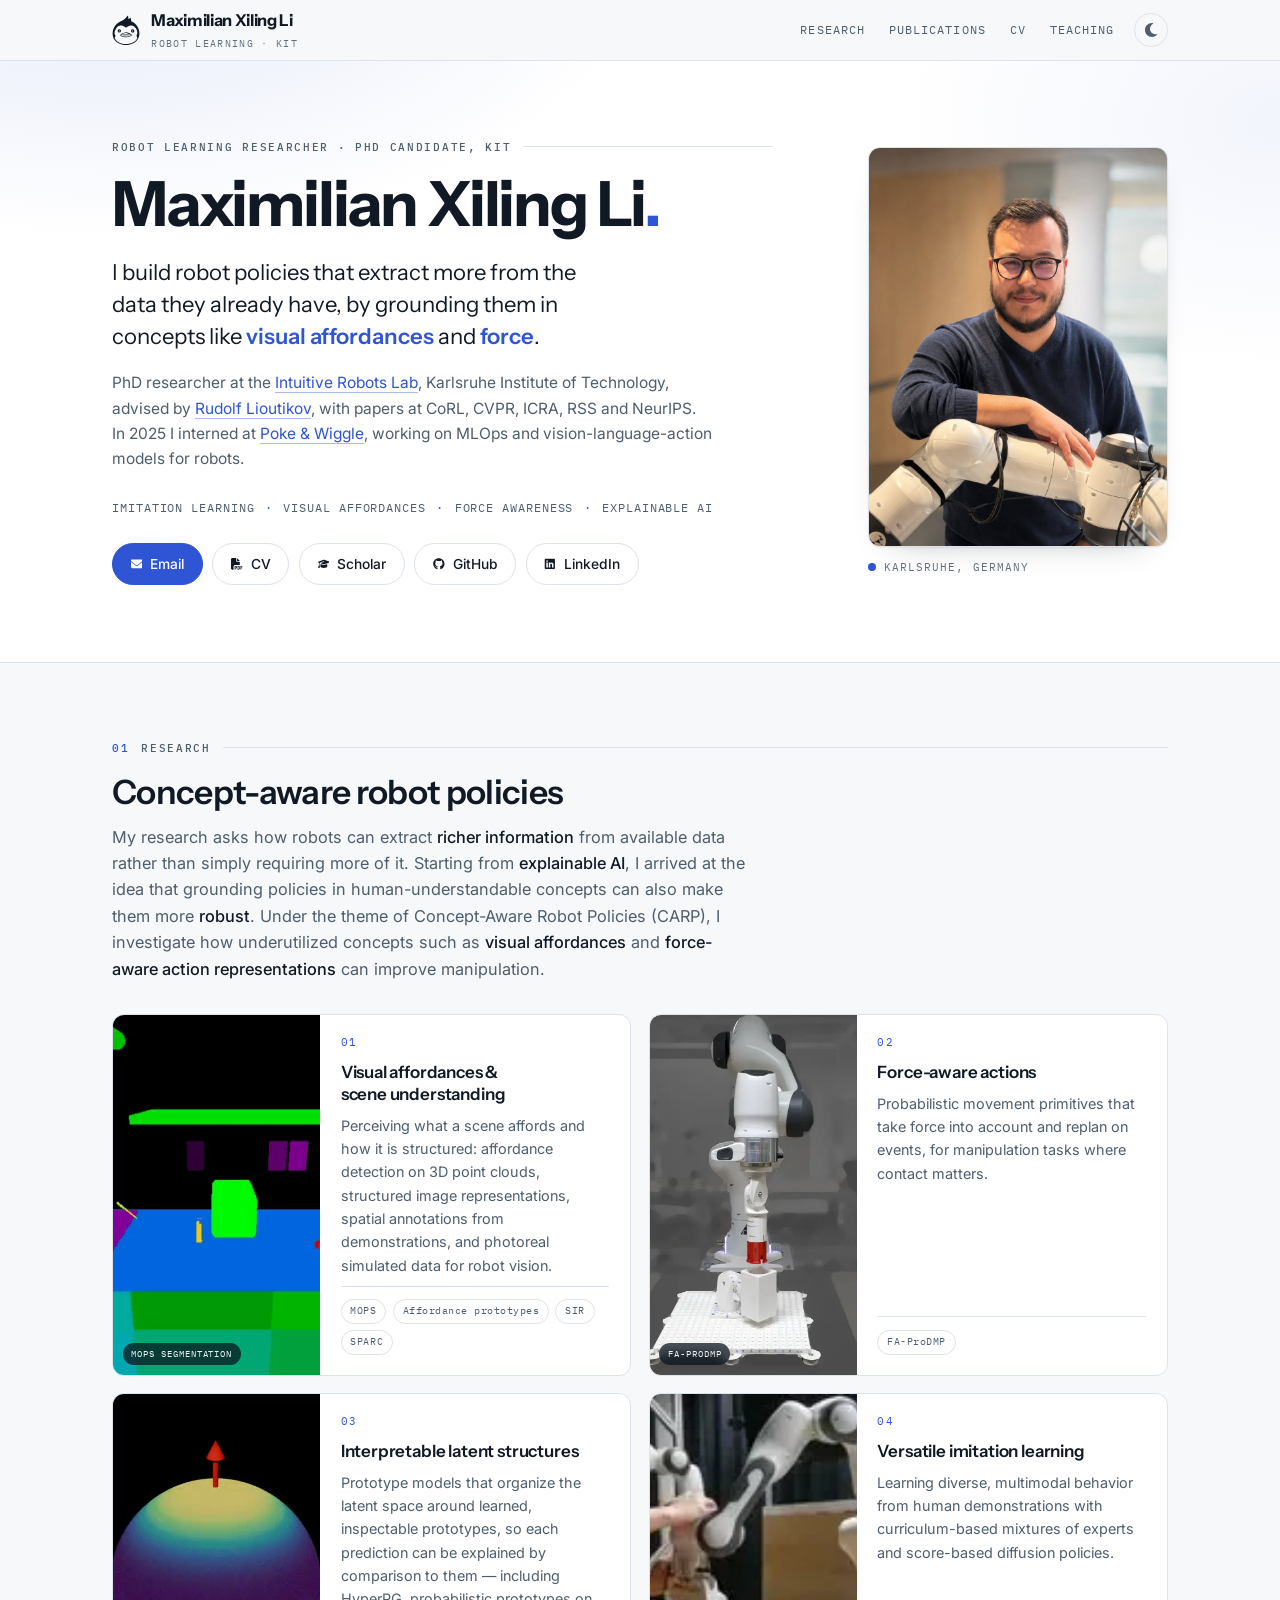
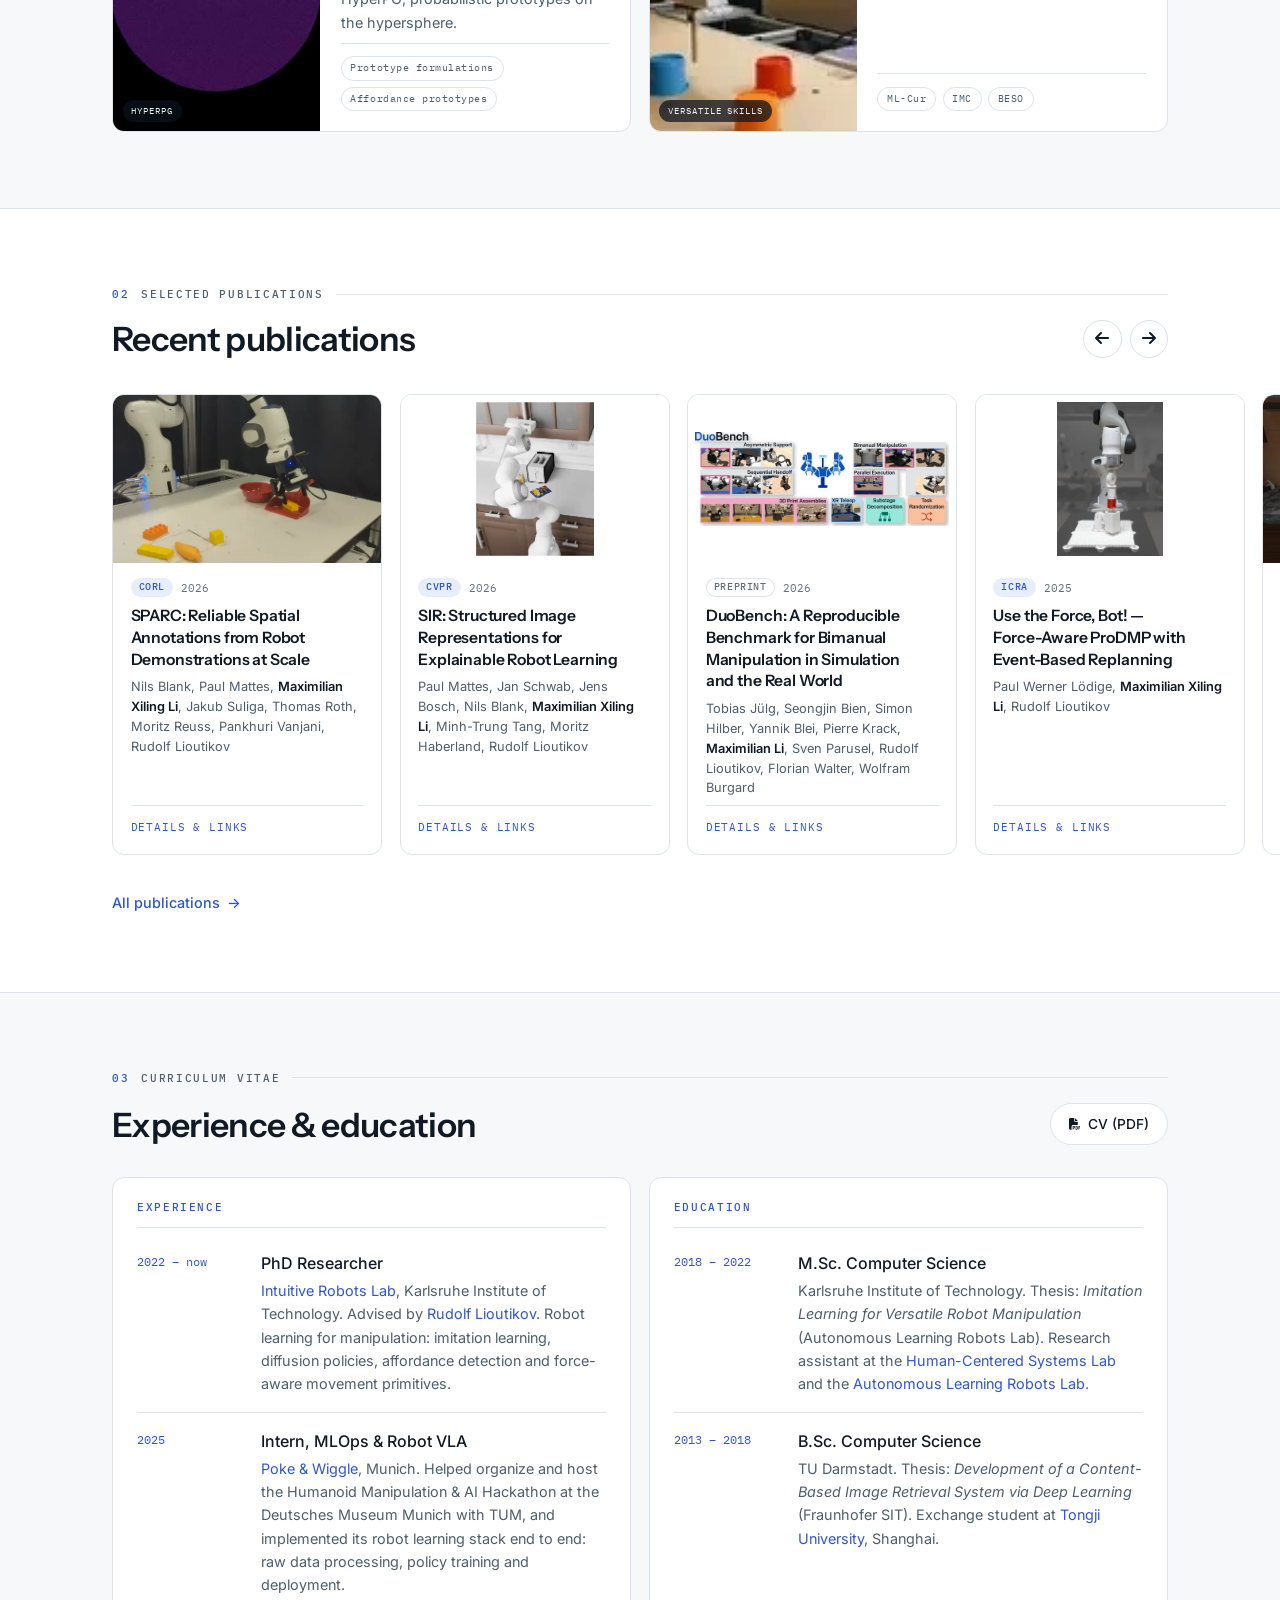
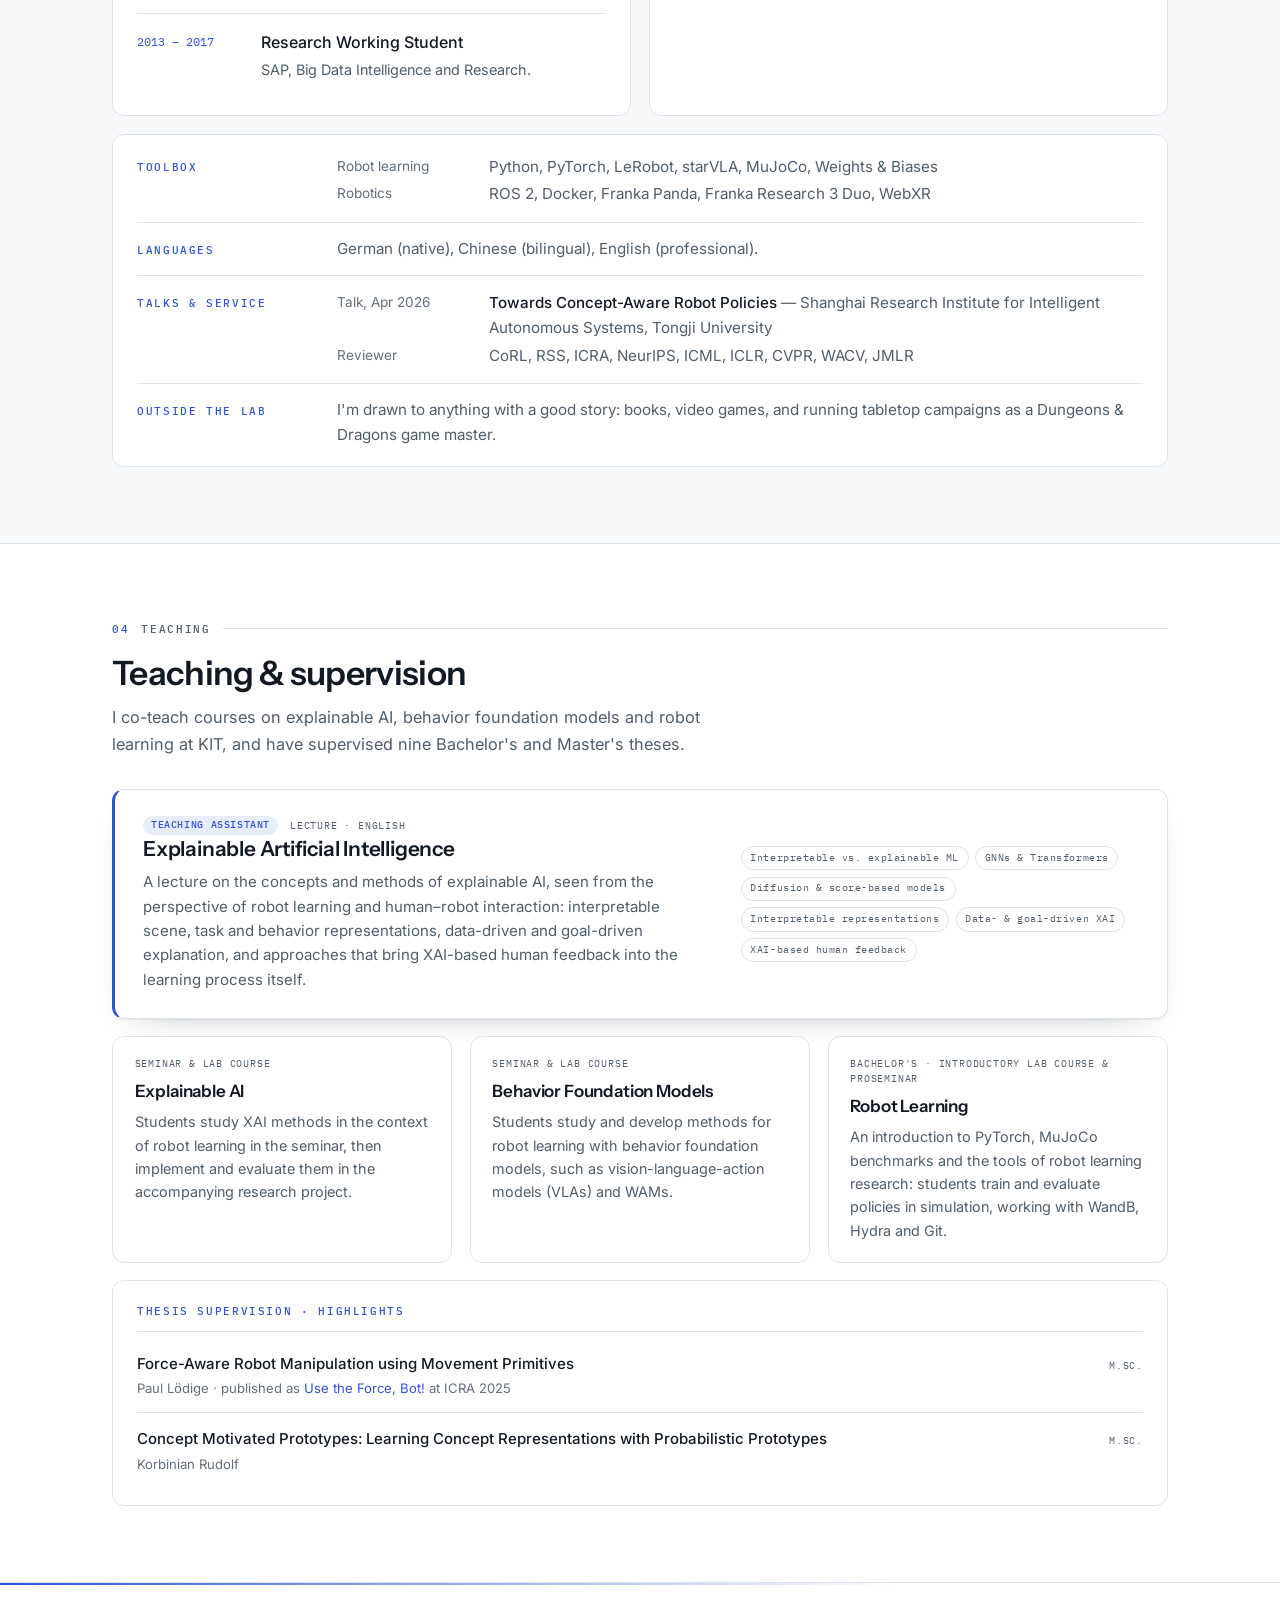
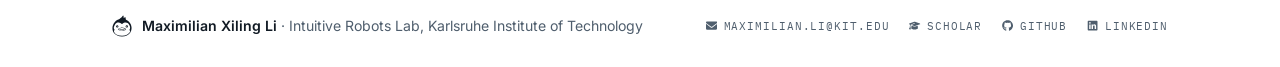
==== commit b009549a: "feat: open the CV in a new tab and link only the one-page version The academic CV is still built by " ====
--- a/index.html
+++ b/index.html
@@ -142,7 +142,7 @@
           </ul>
           <div class="btn-row">
             <a class="btn btn-solid" href="mailto:maximilian.li@kit.edu"><svg class="icon icon-envelope" viewBox="0 0 512 512" aria-hidden="true" focusable="false"><path d="M48 64C21.5 64 0 85.5 0 112c0 15.1 7.1 29.3 19.2 38.4L236.8 313.6c11.4 8.5 27 8.5 38.4 0L492.8 150.4c12.1-9.1 19.2-23.3 19.2-38.4c0-26.5-21.5-48-48-48H48zM0 176V384c0 35.3 28.7 64 64 64H448c35.3 0 64-28.7 64-64V176L294.4 339.2c-22.8 17.1-54 17.1-76.8 0L0 176z"/></svg>Email</a>
-            <a class="btn" href="cv/Maximilian_Xiling_Li_CV.pdf" download><svg class="icon icon-file-pdf" viewBox="0 0 512 512" aria-hidden="true" focusable="false"><path d="M0 64C0 28.7 28.7 0 64 0L224 0l0 128c0 17.7 14.3 32 32 32l128 0 0 144-208 0c-35.3 0-64 28.7-64 64l0 144-48 0c-35.3 0-64-28.7-64-64L0 64zm384 64l-128 0L256 0 384 128zM176 352l32 0c30.9 0 56 25.1 56 56s-25.1 56-56 56l-16 0 0 32c0 8.8-7.2 16-16 16s-16-7.2-16-16l0-48 0-80c0-8.8 7.2-16 16-16zm32 80c13.3 0 24-10.7 24-24s-10.7-24-24-24l-16 0 0 48 16 0zm96-80l32 0c26.5 0 48 21.5 48 48l0 64c0 26.5-21.5 48-48 48l-32 0c-8.8 0-16-7.2-16-16l0-128c0-8.8 7.2-16 16-16zm32 128c8.8 0 16-7.2 16-16l0-64c0-8.8-7.2-16-16-16l-16 0 0 96 16 0zm80-112c0-8.8 7.2-16 16-16l48 0c8.8 0 16 7.2 16 16s-7.2 16-16 16l-32 0 0 32 32 0c8.8 0 16 7.2 16 16s-7.2 16-16 16l-32 0 0 48c0 8.8-7.2 16-16 16s-16-7.2-16-16l0-64 0-64z"/></svg>CV</a>
+            <a class="btn" href="cv/Maximilian_Xiling_Li_CV.pdf" target="_blank" rel="noopener"><svg class="icon icon-file-pdf" viewBox="0 0 512 512" aria-hidden="true" focusable="false"><path d="M0 64C0 28.7 28.7 0 64 0L224 0l0 128c0 17.7 14.3 32 32 32l128 0 0 144-208 0c-35.3 0-64 28.7-64 64l0 144-48 0c-35.3 0-64-28.7-64-64L0 64zm384 64l-128 0L256 0 384 128zM176 352l32 0c30.9 0 56 25.1 56 56s-25.1 56-56 56l-16 0 0 32c0 8.8-7.2 16-16 16s-16-7.2-16-16l0-48 0-80c0-8.8 7.2-16 16-16zm32 80c13.3 0 24-10.7 24-24s-10.7-24-24-24l-16 0 0 48 16 0zm96-80l32 0c26.5 0 48 21.5 48 48l0 64c0 26.5-21.5 48-48 48l-32 0c-8.8 0-16-7.2-16-16l0-128c0-8.8 7.2-16 16-16zm32 128c8.8 0 16-7.2 16-16l0-64c0-8.8-7.2-16-16-16l-16 0 0 96 16 0zm80-112c0-8.8 7.2-16 16-16l48 0c8.8 0 16 7.2 16 16s-7.2 16-16 16l-32 0 0 32 32 0c8.8 0 16 7.2 16 16s-7.2 16-16 16l-32 0 0 48c0 8.8-7.2 16-16 16s-16-7.2-16-16l0-64 0-64z"/></svg>CV</a>
             <a class="btn" href="https://scholar.google.com/citations?user=N8vw1IAAAAAJ&hl=en" target="_blank" rel="noopener"><svg class="icon icon-graduation-cap" viewBox="0 0 640 512" aria-hidden="true" focusable="false"><path d="M320 32c-8.1 0-16.1 1.4-23.7 4.1L15.8 137.4C6.3 140.9 0 149.9 0 160s6.3 19.1 15.8 22.6l57.9 20.9C57.3 229.3 48 259.8 48 291.9v28.1c0 28.4-10.8 57.7-22.3 80.8c-6.5 13-13.9 25.8-22.5 37.6C0 442.7-.9 448.3 .9 453.4s6 8.9 11.2 10.2l64 16c4.2 1.1 8.7 .3 12.4-2s6.3-6.1 7.1-10.4c8.6-42.8 4.3-81.2-2.1-108.7C90.3 344.3 86 329.8 80 316.5V291.9c0-30.2 10.2-58.7 27.9-81.5c12.9-15.5 29.6-28 49.2-35.7l157-61.7c8.2-3.2 17.5 .8 20.7 9s-.8 17.5-9 20.7l-157 61.7c-12.4 4.9-23.3 12.4-32.2 21.6l159.6 57.6c7.6 2.7 15.6 4.1 23.7 4.1s16.1-1.4 23.7-4.1L624.2 182.6c9.5-3.4 15.8-12.5 15.8-22.6s-6.3-19.1-15.8-22.6L343.7 36.1C336.1 33.4 328.1 32 320 32zM128 408c0 35.3 86 72 192 72s192-36.7 192-72L496.7 262.6 354.5 314c-11.1 4-22.8 6-34.5 6s-23.5-2-34.5-6L143.3 262.6 128 408z"/></svg>Scholar</a>
             <a class="btn" href="https://github.com/lixiling" target="_blank" rel="noopener"><svg class="icon icon-github" viewBox="0 0 496 512" aria-hidden="true" focusable="false"><path d="M165.9 397.4c0 2-2.3 3.6-5.2 3.6-3.3.3-5.6-1.3-5.6-3.6 0-2 2.3-3.6 5.2-3.6 3-.3 5.6 1.3 5.6 3.6zm-31.1-4.5c-.7 2 1.3 4.3 4.3 4.9 2.6 1 5.6 0 6.2-2s-1.3-4.3-4.3-5.2c-2.6-.7-5.5.3-6.2 2.3zm44.2-1.7c-2.9.7-4.9 2.6-4.6 4.9.3 2 2.9 3.3 5.9 2.6 2.9-.7 4.9-2.6 4.6-4.6-.3-1.9-3-3.2-5.9-2.9zM244.8 8C106.1 8 0 113.3 0 252c0 110.9 69.8 205.8 169.5 239.2 12.8 2.3 17.3-5.6 17.3-12.1 0-6.2-.3-40.4-.3-61.4 0 0-70 15-84.7-29.8 0 0-11.4-29.1-27.8-36.6 0 0-22.9-15.7 1.6-15.4 0 0 24.9 2 38.6 25.8 21.9 38.6 58.6 27.5 72.9 20.9 2.3-16 8.8-27.1 16-33.7-55.9-6.2-112.3-14.3-112.3-110.5 0-27.5 7.6-41.3 23.6-58.9-2.6-6.5-11.1-33.3 2.6-67.9 20.9-6.5 69 27 69 27 20-5.6 41.5-8.5 62.8-8.5s42.8 2.9 62.8 8.5c0 0 48.1-33.6 69-27 13.7 34.7 5.2 61.4 2.6 67.9 16 17.7 25.8 31.5 25.8 58.9 0 96.5-58.9 104.2-114.8 110.5 9.2 7.9 17 22.9 17 46.4 0 33.7-.3 75.4-.3 83.6 0 6.5 4.6 14.4 17.3 12.1C428.2 457.8 496 362.9 496 252 496 113.3 383.5 8 244.8 8zM97.2 352.9c-1.3 1-1 3.3.7 5.2 1.6 1.6 3.9 2.3 5.2 1 1.3-1 1-3.3-.7-5.2-1.6-1.6-3.9-2.3-5.2-1zm-10.8-8.1c-.7 1.3.3 2.9 2.3 3.9 1.6 1 3.6.7 4.3-.7.7-1.3-.3-2.9-2.3-3.9-2-.6-3.6-.3-4.3.7zm32.4 35.6c-1.6 1.3-1 4.3 1.3 6.2 2.3 2.3 5.2 2.6 6.5 1 1.3-1.3.7-4.3-1.3-6.2-2.2-2.3-5.2-2.6-6.5-1zm-11.4-14.7c-1.6 1-1.6 3.6 0 5.9 1.6 2.3 4.3 3.3 5.6 2.3 1.6-1.3 1.6-3.9 0-6.2-1.4-2.3-4-3.3-5.6-2z"/></svg>GitHub</a>
             <a class="btn" href="https://www.linkedin.com/in/lixiling" target="_blank" rel="noopener"><svg class="icon icon-linkedin" viewBox="0 0 448 512" aria-hidden="true" focusable="false"><path d="M416 32H31.9C14.3 32 0 46.5 0 64.3v383.4C0 465.5 14.3 480 31.9 480H416c17.6 0 32-14.5 32-32.3V64.3c0-17.8-14.4-32.3-32-32.3zM135.4 416H69V202.2h66.5V416zm-33.2-243c-21.3 0-38.5-17.3-38.5-38.5S80.9 96 102.2 96c21.2 0 38.5 17.3 38.5 38.5 0 21.3-17.2 38.5-38.5 38.5zm282.1 243h-66.4V312c0-24.8-.5-56.7-34.5-56.7-34.6 0-39.9 27-39.9 54.9V416h-66.4V202.2h63.7v29.2h.9c8.9-16.8 30.6-34.5 62.9-34.5 67.2 0 79.7 44.3 79.7 101.9V416z"/></svg>LinkedIn</a>
@@ -337,8 +337,7 @@
         <div class="section-head">
           <h2 id="cv-title">Experience &amp; education</h2>
           <div class="cv-downloads">
-            <a class="btn" href="cv/Maximilian_Xiling_Li_CV.pdf" download><svg class="icon icon-file-pdf" viewBox="0 0 512 512" aria-hidden="true" focusable="false"><path d="M0 64C0 28.7 28.7 0 64 0L224 0l0 128c0 17.7 14.3 32 32 32l128 0 0 144-208 0c-35.3 0-64 28.7-64 64l0 144-48 0c-35.3 0-64-28.7-64-64L0 64zm384 64l-128 0L256 0 384 128zM176 352l32 0c30.9 0 56 25.1 56 56s-25.1 56-56 56l-16 0 0 32c0 8.8-7.2 16-16 16s-16-7.2-16-16l0-48 0-80c0-8.8 7.2-16 16-16zm32 80c13.3 0 24-10.7 24-24s-10.7-24-24-24l-16 0 0 48 16 0zm96-80l32 0c26.5 0 48 21.5 48 48l0 64c0 26.5-21.5 48-48 48l-32 0c-8.8 0-16-7.2-16-16l0-128c0-8.8 7.2-16 16-16zm32 128c8.8 0 16-7.2 16-16l0-64c0-8.8-7.2-16-16-16l-16 0 0 96 16 0zm80-112c0-8.8 7.2-16 16-16l48 0c8.8 0 16 7.2 16 16s-7.2 16-16 16l-32 0 0 32 32 0c8.8 0 16 7.2 16 16s-7.2 16-16 16l-32 0 0 48c0 8.8-7.2 16-16 16s-16-7.2-16-16l0-64 0-64z"/></svg>CV (1 page)</a>
-            <a class="btn" href="cv/Maximilian_Xiling_Li_Academic_CV.pdf" download><svg class="icon icon-file-pdf" viewBox="0 0 512 512" aria-hidden="true" focusable="false"><path d="M0 64C0 28.7 28.7 0 64 0L224 0l0 128c0 17.7 14.3 32 32 32l128 0 0 144-208 0c-35.3 0-64 28.7-64 64l0 144-48 0c-35.3 0-64-28.7-64-64L0 64zm384 64l-128 0L256 0 384 128zM176 352l32 0c30.9 0 56 25.1 56 56s-25.1 56-56 56l-16 0 0 32c0 8.8-7.2 16-16 16s-16-7.2-16-16l0-48 0-80c0-8.8 7.2-16 16-16zm32 80c13.3 0 24-10.7 24-24s-10.7-24-24-24l-16 0 0 48 16 0zm96-80l32 0c26.5 0 48 21.5 48 48l0 64c0 26.5-21.5 48-48 48l-32 0c-8.8 0-16-7.2-16-16l0-128c0-8.8 7.2-16 16-16zm32 128c8.8 0 16-7.2 16-16l0-64c0-8.8-7.2-16-16-16l-16 0 0 96 16 0zm80-112c0-8.8 7.2-16 16-16l48 0c8.8 0 16 7.2 16 16s-7.2 16-16 16l-32 0 0 32 32 0c8.8 0 16 7.2 16 16s-7.2 16-16 16l-32 0 0 48c0 8.8-7.2 16-16 16s-16-7.2-16-16l0-64 0-64z"/></svg>Academic CV</a>
+            <a class="btn" href="cv/Maximilian_Xiling_Li_CV.pdf" target="_blank" rel="noopener"><svg class="icon icon-file-pdf" viewBox="0 0 512 512" aria-hidden="true" focusable="false"><path d="M0 64C0 28.7 28.7 0 64 0L224 0l0 128c0 17.7 14.3 32 32 32l128 0 0 144-208 0c-35.3 0-64 28.7-64 64l0 144-48 0c-35.3 0-64-28.7-64-64L0 64zm384 64l-128 0L256 0 384 128zM176 352l32 0c30.9 0 56 25.1 56 56s-25.1 56-56 56l-16 0 0 32c0 8.8-7.2 16-16 16s-16-7.2-16-16l0-48 0-80c0-8.8 7.2-16 16-16zm32 80c13.3 0 24-10.7 24-24s-10.7-24-24-24l-16 0 0 48 16 0zm96-80l32 0c26.5 0 48 21.5 48 48l0 64c0 26.5-21.5 48-48 48l-32 0c-8.8 0-16-7.2-16-16l0-128c0-8.8 7.2-16 16-16zm32 128c8.8 0 16-7.2 16-16l0-64c0-8.8-7.2-16-16-16l-16 0 0 96 16 0zm80-112c0-8.8 7.2-16 16-16l48 0c8.8 0 16 7.2 16 16s-7.2 16-16 16l-32 0 0 32 32 0c8.8 0 16 7.2 16 16s-7.2 16-16 16l-32 0 0 48c0 8.8-7.2 16-16 16s-16-7.2-16-16l0-64 0-64z"/></svg>CV (PDF)</a>
           </div>
         </div>
         <div class="split">
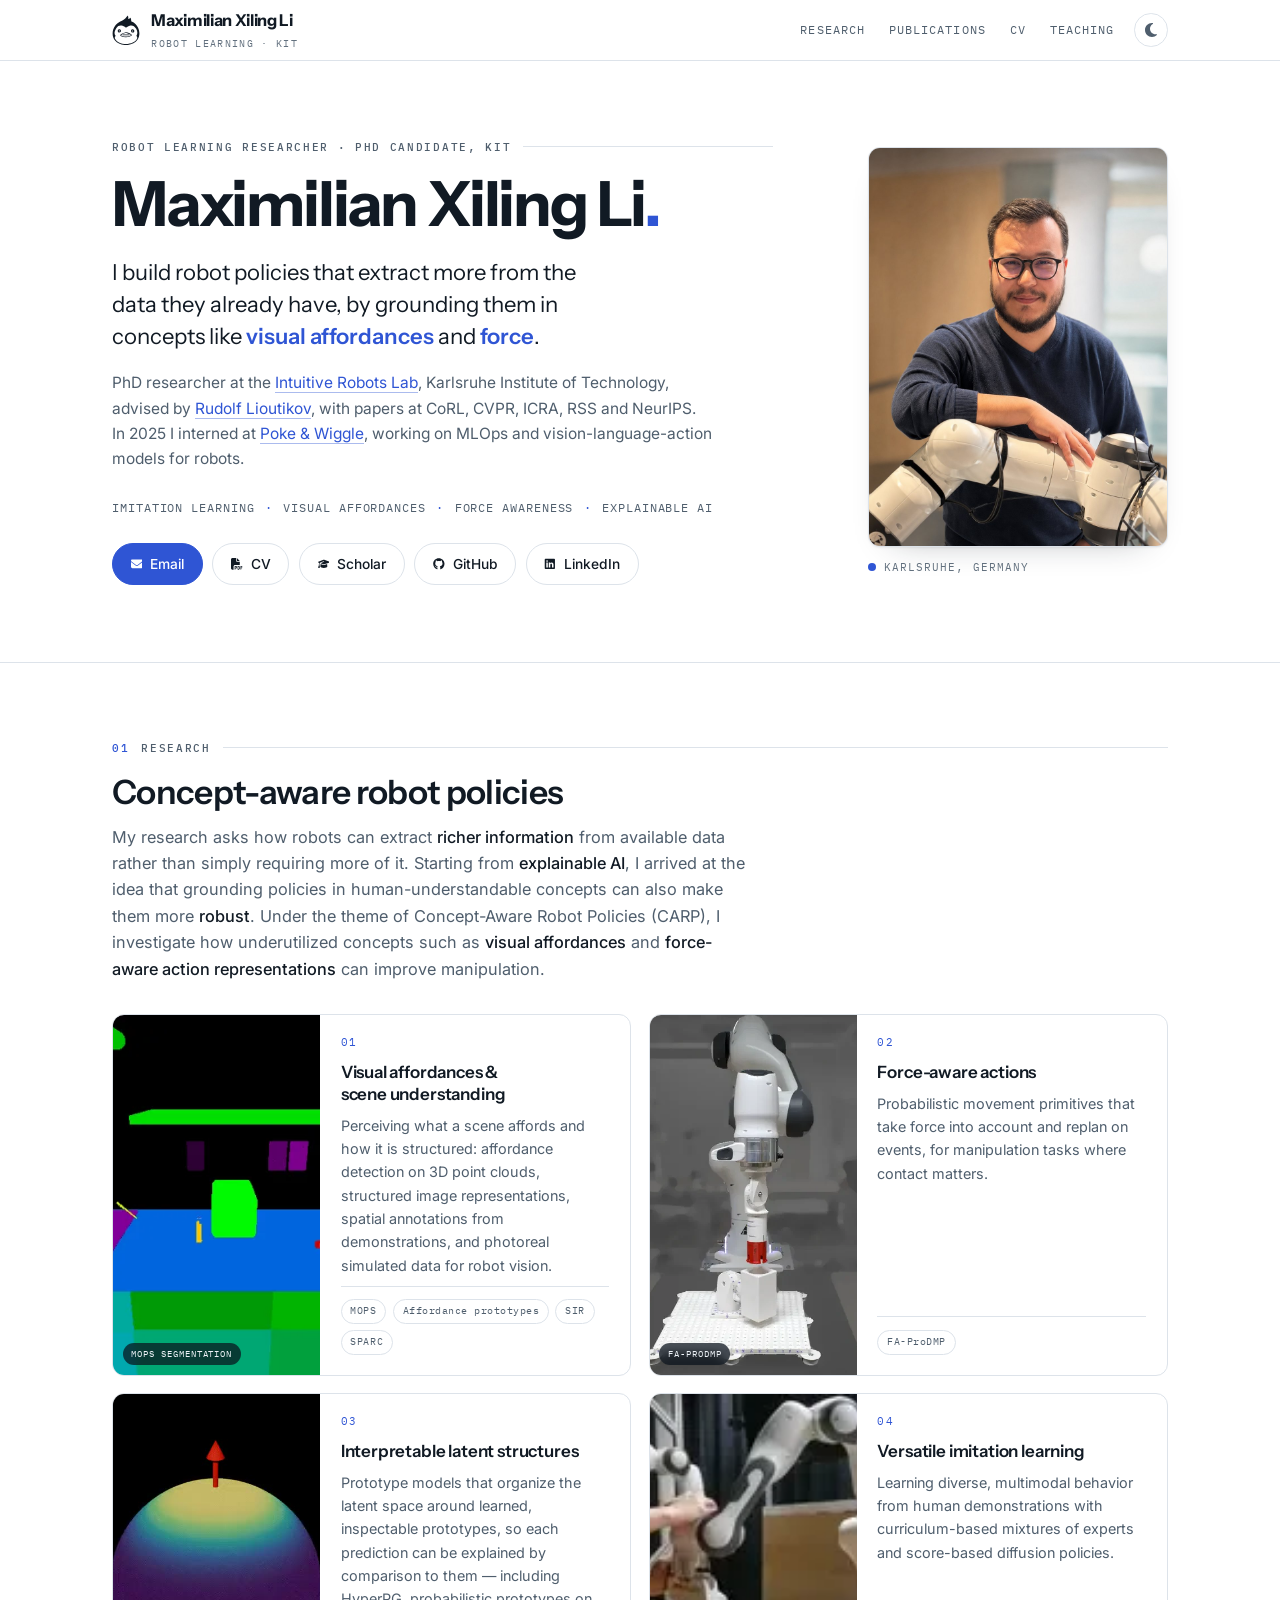
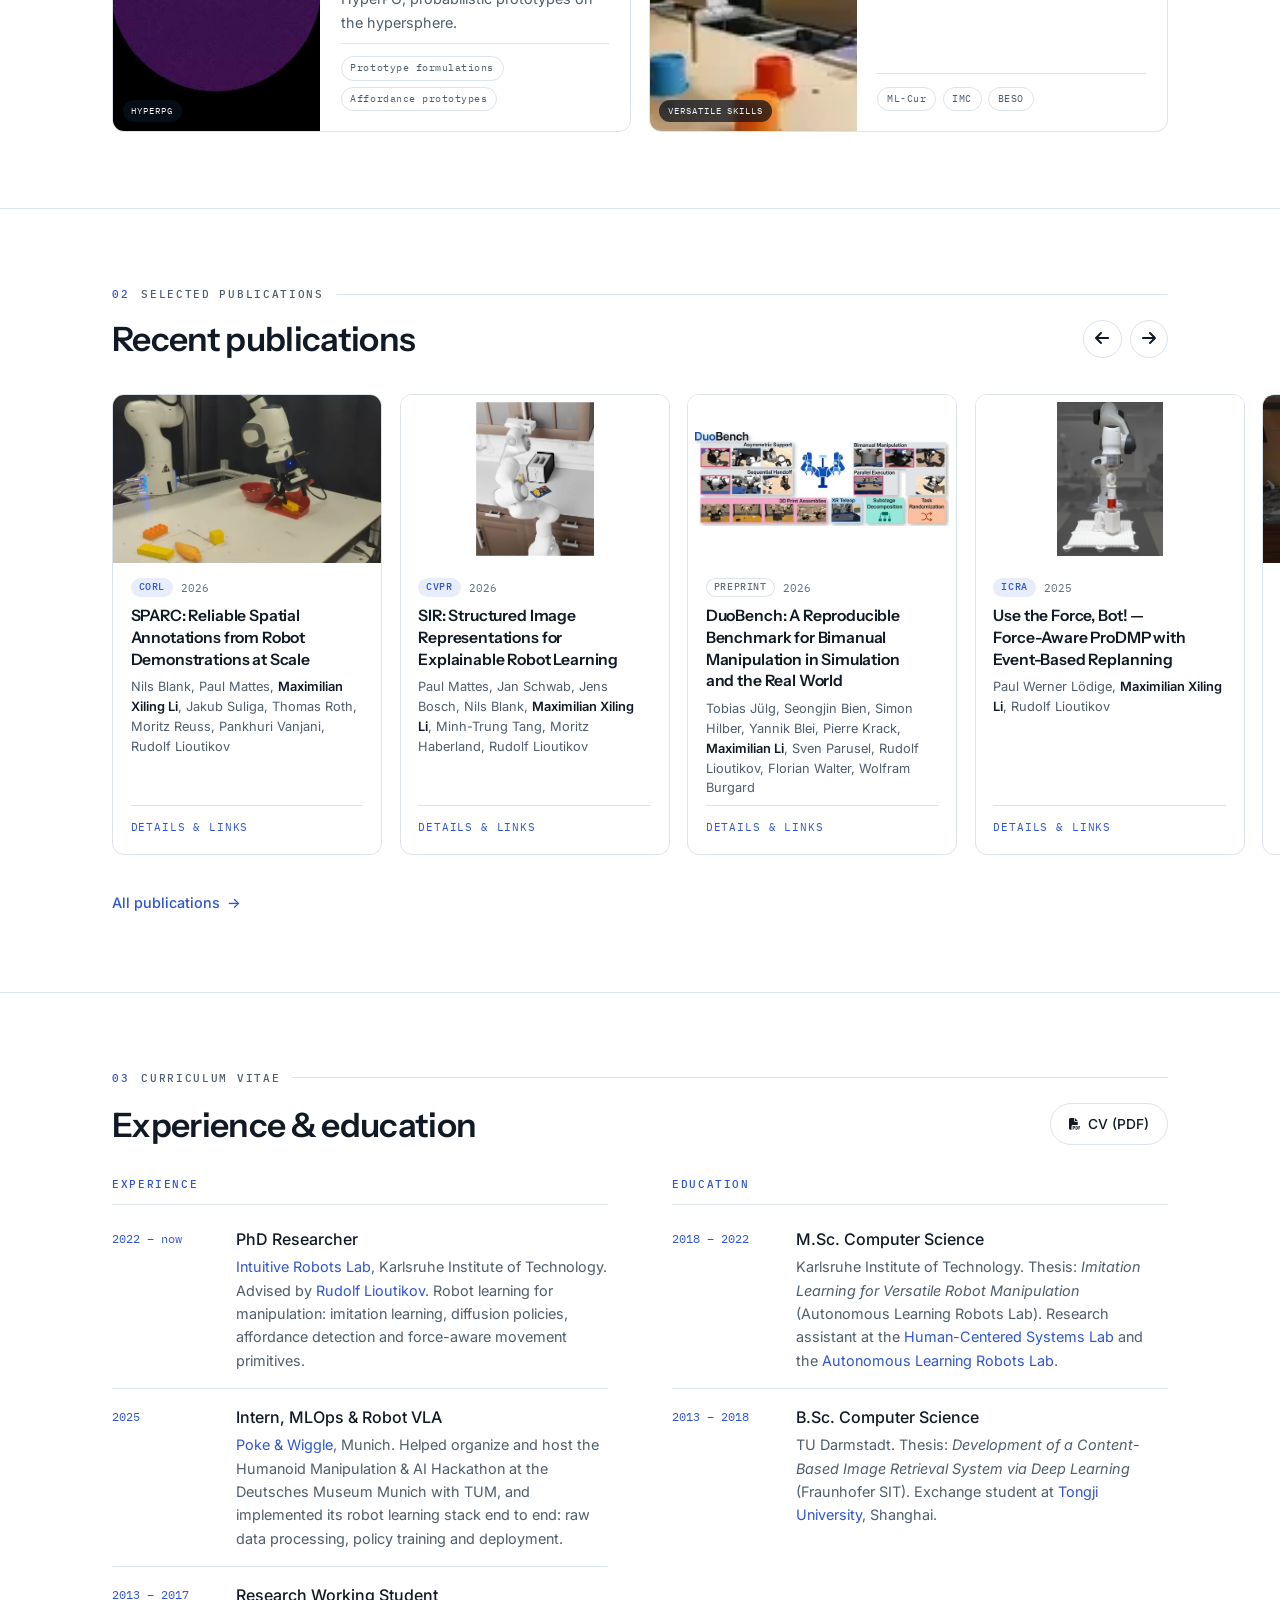
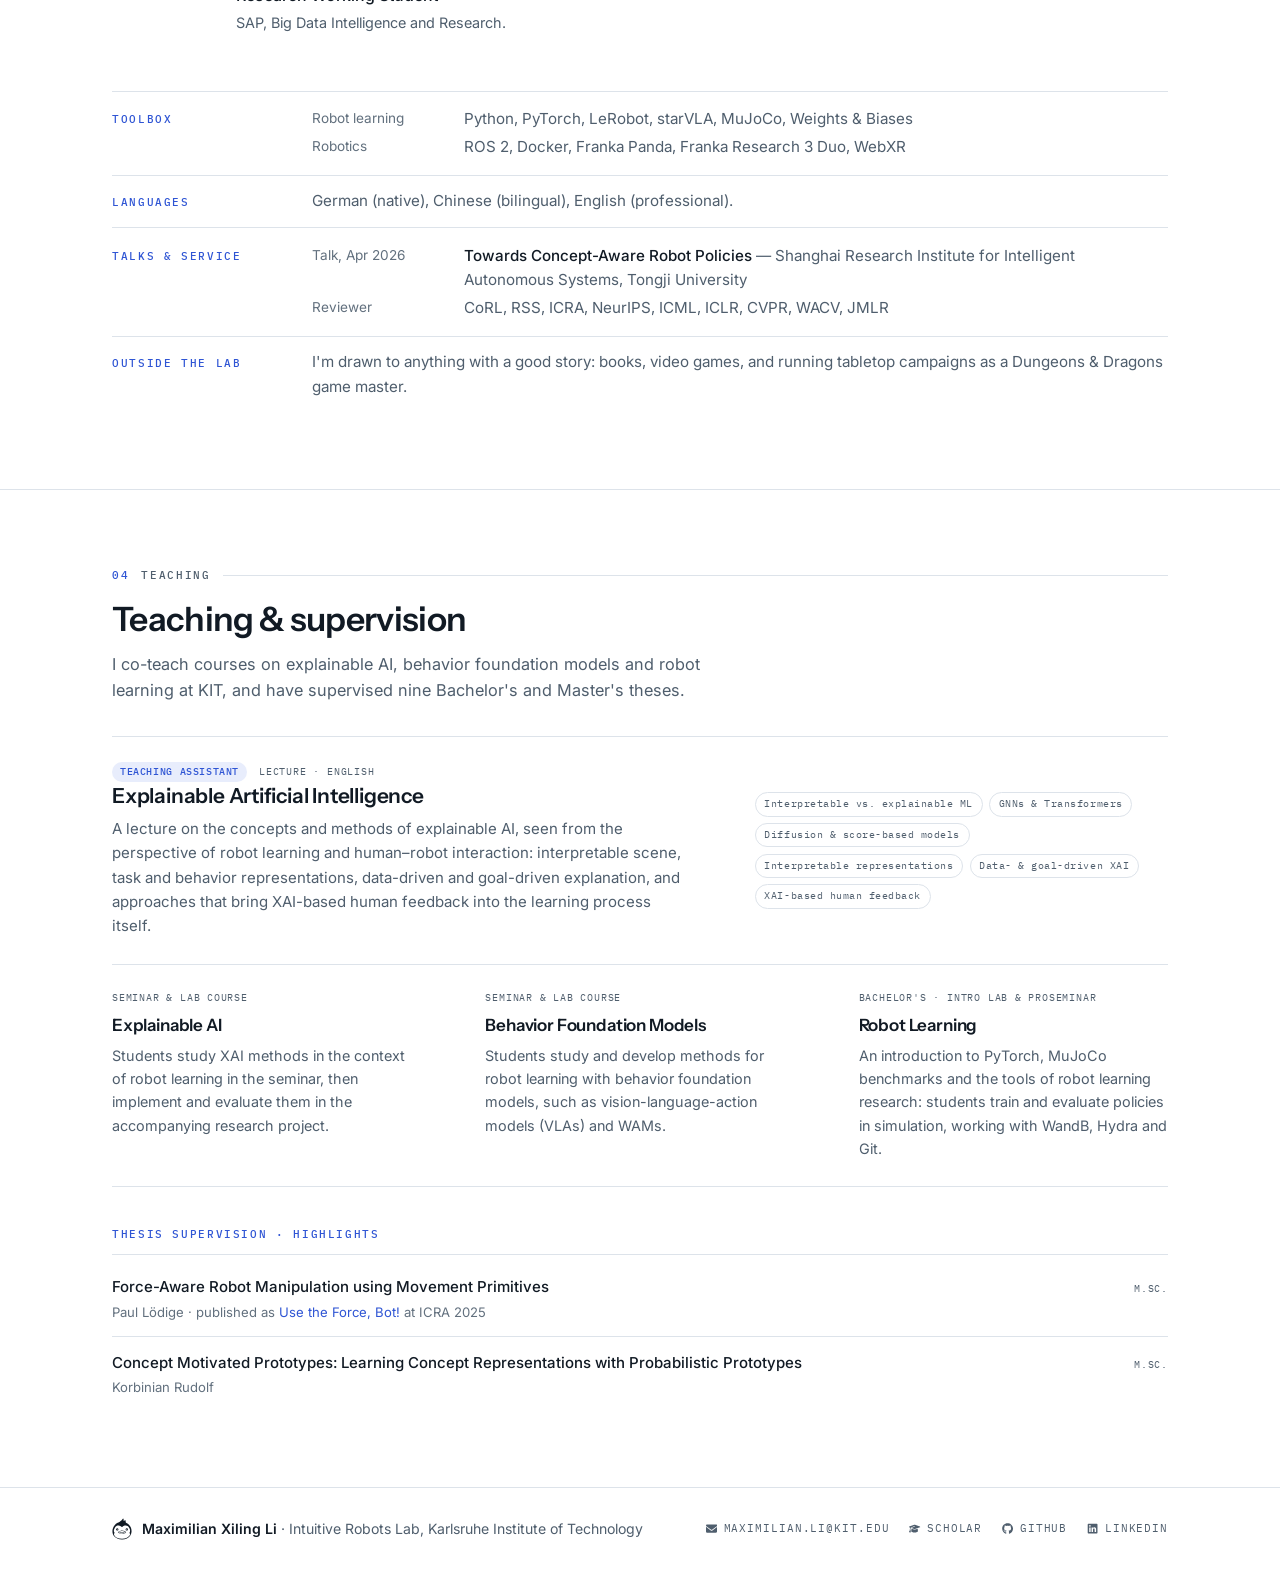
==== commit eae56307: "style: flatten the page — no gradients, bands or text boxes One page colour with sections separated " ====
--- a/index.html
+++ b/index.html
@@ -249,7 +249,7 @@
 
 
     <!-- Selected publications — titles and author lists match publications.html -->
-    <section class="band tinted" aria-labelledby="work-title" data-rail>
+    <section class="band" aria-labelledby="work-title" data-rail>
       <div class="wrap">
         <p class="eyebrow" data-index="02">Selected publications</p>
         <div class="section-head">
@@ -406,7 +406,7 @@
     </section>
 
     <!-- Teaching -->
-    <section class="band tinted" id="teaching" aria-labelledby="teaching-title">
+    <section class="band" id="teaching" aria-labelledby="teaching-title">
       <div class="wrap">
         <p class="eyebrow" data-index="04">Teaching</p>
         <div class="section-head">
@@ -450,7 +450,7 @@
               such as vision-language-action models (VLAs) and WAMs.</p>
           </article>
           <article class="course">
-            <span class="kind">Bachelor's · Introductory lab course &amp; proseminar</span>
+            <span class="kind">Bachelor's · Intro lab &amp; proseminar</span>
             <h3>Robot Learning</h3>
             <p>An introduction to PyTorch, MuJoCo benchmarks and the tools of robot learning research:
               students train and evaluate policies in simulation, working with WandB, Hydra and Git.</p>
@@ -471,7 +471,6 @@
   </main>
 
   <footer class="site-footer">
-    <div class="foot-rule"></div>
     <div class="wrap foot-grid">
       <p class="foot-name"><svg class="mark" viewBox="-20 -20 940 1030" aria-hidden="true" focusable="false"><path transform="translate(0 990) scale(.1 -.1)" d="M4898 9697 c-249 -322 -359 -449 -562 -653 -402 -401 -770 -649 -1526 -1032 -179 -90 -350 -178 -380 -194 -1100 -613 -1868 -1513 -2223 -2603 -420 -1289 -188 -2684 610 -3680 741 -924 2094 -1499 3608 -1532 1676 -37 3158 627 3924 1757 783 1155 866 2756 211 4085 -444 902 -1208 1622 -2157 2036 -143 62 -126 27 -143 294 -27 445 -105 754 -246 977 l-25 38 -118 -108 c-142 -130 -215 -188 -316 -247 -119 -71 -253 -123 -260 -102 -2 7 -9 145 -15 307 -11 309 -23 408 -66 550 -27 89 -98 236 -136 282 l-23 28 -157 -203z m-1893 -3133 c474 -70 967 -309 1407 -681 55 -47 93 -72 100 -67 7 4 38 28 68 54 345 294 824 554 1193 649 853 220 1594 -147 2147 -1066 260 -431 385 -853 385 -1298 0 -393 -90 -697 -297 -1004 l-50 -73 54 -57 c114 -117 189 -235 235 -366 40 -118 40 -310 -1 -435 -152 -460 -761 -1035 -1474 -1391 -1344 -673 -3234 -661 -4624 31 -596 297 -977 647 -1271 1167 -225 397 -190 668 130 1013 l55 60 -69 73 c-542 570 -438 1500 290 2592 422 634 1006 905 1722 799z M2190 5289 c-451 -66 -632 -631 -301 -941 224 -211 551 -208 766 7 323 323 136 871 -319 934 -43 6 -80 10 -84 10 -4 -1 -32 -5 -62 -10z m147 -366 c107 -50 125 -223 33 -307 -116 -104 -280 -19 -280 147 0 132 130 216 247 160z M6630 5275 c-428 -96 -584 -622 -276 -929 300 -299 814 -159 920 250 101 391 -255 767 -644 679z m187 -363 c122 -66 116 -270 -10 -331 -184 -89 -337 172 -181 308 19 17 47 33 62 37 15 3 32 7 37 8 14 4 67 -9 92 -22z M4292 4260 c-408 -43 -860 -230 -1477 -613 -161 -99 -238 -204 -239 -322 0 -131 76 -214 298 -324 873 -433 1972 -478 2936 -120 168 63 485 217 533 259 119 104 121 297 5 407 -63 59 -419 273 -638 383 -509 255 -1013 373 -1418 330z m558 -255 c267 -56 576 -179 916 -365 240 -130 303 -171 353 -225 116 -126 10 -203 -494 -360 -909 -282 -1644 -252 -2568 105 -311 120 -294 221 71 428 470 267 791 391 1157 446 98 14 443 -3 565 -29z M3381 3538 c-105 -56 -106 -194 -2 -248 54 -27 2187 -43 2239 -16 86 45 98 197 19 249 -40 26 -41 26 -1157 32 l-1055 6 -44 -23z"/></svg><span><b>Maximilian Xiling Li</b> · Intuitive Robots Lab, Karlsruhe Institute of Technology</span></p>
       <ul class="foot-links">
--- a/style.css
+++ b/style.css
@@ -3,7 +3,7 @@
    below so light and dark stay in step. */
 
 :root {
-  --ground: #f6f8fa;
+  --ground: #ffffff;
   --surface: #ffffff;
   --surface-2: #eef2f6;
   --thumb-bg: #ffffff;
@@ -112,7 +112,6 @@
 .wrap { width: 100%; max-width: var(--wrap); margin-inline: auto; padding-inline: clamp(1rem, 4vw, 2rem); }
 .band { padding-block: var(--space-section); }
 .band + .band { border-top: 1px solid var(--line); }
-.band.tinted { background: var(--surface); }
 .lede { color: var(--muted); font-size: 1.02rem; max-width: 64ch; }
 .lede strong { color: var(--text); font-weight: 500; }
 
@@ -213,10 +212,6 @@
 /* ── Hero ── */
 .intro {
   border-bottom: 1px solid var(--line);
-  background:
-    radial-gradient(56rem 30rem at 8% -20%, color-mix(in srgb, var(--accent) 13%, transparent), transparent 62%),
-    radial-gradient(40rem 26rem at 100% 10%, color-mix(in srgb, var(--accent) 6%, transparent), transparent 60%),
-    var(--surface);
 }
 .intro-inner {
   display: grid; grid-template-columns: minmax(0, 1.35fr) minmax(0, 0.65fr);
@@ -316,9 +311,8 @@
 .badge.preprint { background: transparent; color: var(--faint); box-shadow: inset 0 0 0 1px var(--line); }
 .year { font-family: var(--font-mono); font-size: 0.7rem; color: var(--faint); font-variant-numeric: tabular-nums; }
 
-/* ── Teaching & background ── */
-.split { display: grid; grid-template-columns: repeat(2, minmax(0, 1fr)); gap: 1.1rem; }
-.sheet { background: var(--surface); border: 1px solid var(--line); border-radius: var(--radius); padding: 1.4rem 1.5rem 1.1rem; }
+/* ── CV & teaching: open blocks on the page, separated by rules ── */
+.split { display: grid; grid-template-columns: repeat(2, minmax(0, 1fr)); gap: 1rem clamp(2rem, 5vw, 4rem); }
 .sheet > h3 {
   font-family: var(--font-mono); font-size: 0.68rem; font-weight: 500; letter-spacing: 0.15em; text-transform: uppercase;
   color: var(--accent); margin: 0 0 0.4rem; padding-bottom: 0.8rem; border-bottom: 1px solid var(--line);
@@ -344,21 +338,20 @@
 .interests { list-style: none; display: flex; flex-wrap: wrap; gap: 0.3rem 0; margin: 0 0 1.6rem; padding: 0; font-family: var(--font-mono); font-size: 0.72rem; letter-spacing: 0.08em; text-transform: uppercase; color: var(--muted); }
 .interests li:not(:last-child)::after { content: "·"; margin-inline: 0.65rem; color: var(--accent); }
 .feature {
-  display: grid; grid-template-columns: minmax(0, 1.4fr) minmax(0, 1fr); gap: 1.5rem 2.5rem; align-items: center;
-  background: var(--surface); border: 1px solid var(--line); border-left: 3px solid var(--accent);
-  border-radius: var(--radius); padding: 1.6rem 1.75rem; box-shadow: var(--shadow);
+  display: grid; grid-template-columns: minmax(0, 1.4fr) minmax(0, 1fr); gap: 1.5rem clamp(2rem, 5vw, 4rem); align-items: center;
+  border-block: 1px solid var(--line); padding-block: 1.6rem;
 }
 .feature-label { display: flex; align-items: center; gap: 0.75rem; margin: 0 0 0.7rem; }
 .feature h3 { font-size: 1.3rem; margin: 0 0 0.5rem; }
 .feature p { color: var(--muted); font-size: 0.94rem; margin: 0; }
 .feature .chips { margin: 0; padding-top: 0; border-top: 0; align-content: center; }
-.course-grid { display: grid; grid-template-columns: repeat(3, minmax(0, 1fr)); gap: 1.1rem; margin-block: 1.1rem; }
-.course { background: var(--surface); border: 1px solid var(--line); border-radius: var(--radius); padding: 1.25rem 1.35rem; display: flex; flex-direction: column; gap: 0.5rem; }
+.course-grid { display: grid; grid-template-columns: repeat(3, minmax(0, 1fr)); gap: 1.25rem clamp(2rem, 5vw, 4rem); padding-block: 1.6rem; border-bottom: 1px solid var(--line); margin-bottom: 2.5rem; }
+.course { display: flex; flex-direction: column; gap: 0.5rem; }
 .course .kind { white-space: normal; line-height: 1.5; }
 .course h3 { margin: 0; }
 .course p { color: var(--muted); font-size: 0.9rem; margin: 0; }
 .theses .rows em a { color: var(--accent); }
-.sheet.extras { margin-top: 1.1rem; padding-block: 0.3rem; }
+.sheet.extras { margin-top: 2.5rem; border-top: 1px solid var(--line); }
 .extras > div { display: grid; grid-template-columns: 11rem minmax(0, 1fr); gap: 0.35rem 1.5rem; align-items: baseline; padding-block: 0.85rem; }
 .extras > div + div { border-top: 1px solid var(--line); }
 .extras dt { font-family: var(--font-mono); font-size: 0.68rem; font-weight: 500; letter-spacing: 0.15em; text-transform: uppercase; color: var(--accent); }
@@ -369,9 +362,7 @@
 @media (max-width: 600px) { .tools li { grid-template-columns: 1fr; padding-block: 0.25rem; } }
 
 /* ── Page header (inner pages) ── */
-.page-head { border-bottom: 1px solid var(--line); background:
-    radial-gradient(48rem 22rem at 6% -40%, color-mix(in srgb, var(--accent) 12%, transparent), transparent 62%),
-    var(--surface); }
+.page-head { border-bottom: 1px solid var(--line); }
 .page-head .wrap { padding-block: clamp(2.25rem, 5vw, 3.75rem) clamp(1.75rem, 4vw, 2.5rem); }
 .page-head h1 { font-size: clamp(2rem, 1.3rem + 2.6vw, 3rem); font-weight: var(--display-weight-strong); letter-spacing: var(--display-tracking-tight); margin: 0 0 0.9rem; }
 .page-head h1 .dot { color: var(--accent); }
@@ -420,8 +411,7 @@
 .pub .links a:hover { text-decoration: underline; }
 
 /* ── Footer ── */
-.site-footer { background: var(--surface); border-top: 1px solid var(--line); }
-.foot-rule { height: 2px; background: linear-gradient(90deg, var(--accent), transparent 70%); }
+.site-footer { border-top: 1px solid var(--line); }
 .foot-grid { display: flex; flex-wrap: wrap; justify-content: space-between; gap: 1.5rem 2rem; align-items: center; padding-block: 1.75rem; }
 .foot-grid p { margin: 0; font-size: 0.88rem; color: var(--muted); }
 .foot-grid p b { color: var(--text); font-weight: 600; }
@@ -463,8 +453,8 @@
     --shadow: none;
   }
   body { display: block; background: #fff; font-size: 11pt; }
-  .site-nav, .rail-nav, .filters, .toolbar, .btn-row, .foot-rule, .more, .paper-more, .theme .shot:has(video) { display: none !important; }
-  .intro, .page-head, .band.tinted, .site-footer { background: #fff !important; }
+  .site-nav, .rail-nav, .filters, .toolbar, .btn-row, .more, .paper-more, .theme .shot:has(video) { display: none !important; }
+  .intro, .page-head, .site-footer { background: #fff !important; }
   .band { padding-block: 1.25rem; }
   .intro-inner { grid-template-columns: 1fr 160px; padding-block: 0.5rem 1rem; }
   .portrait { max-width: 160px; order: 0; }
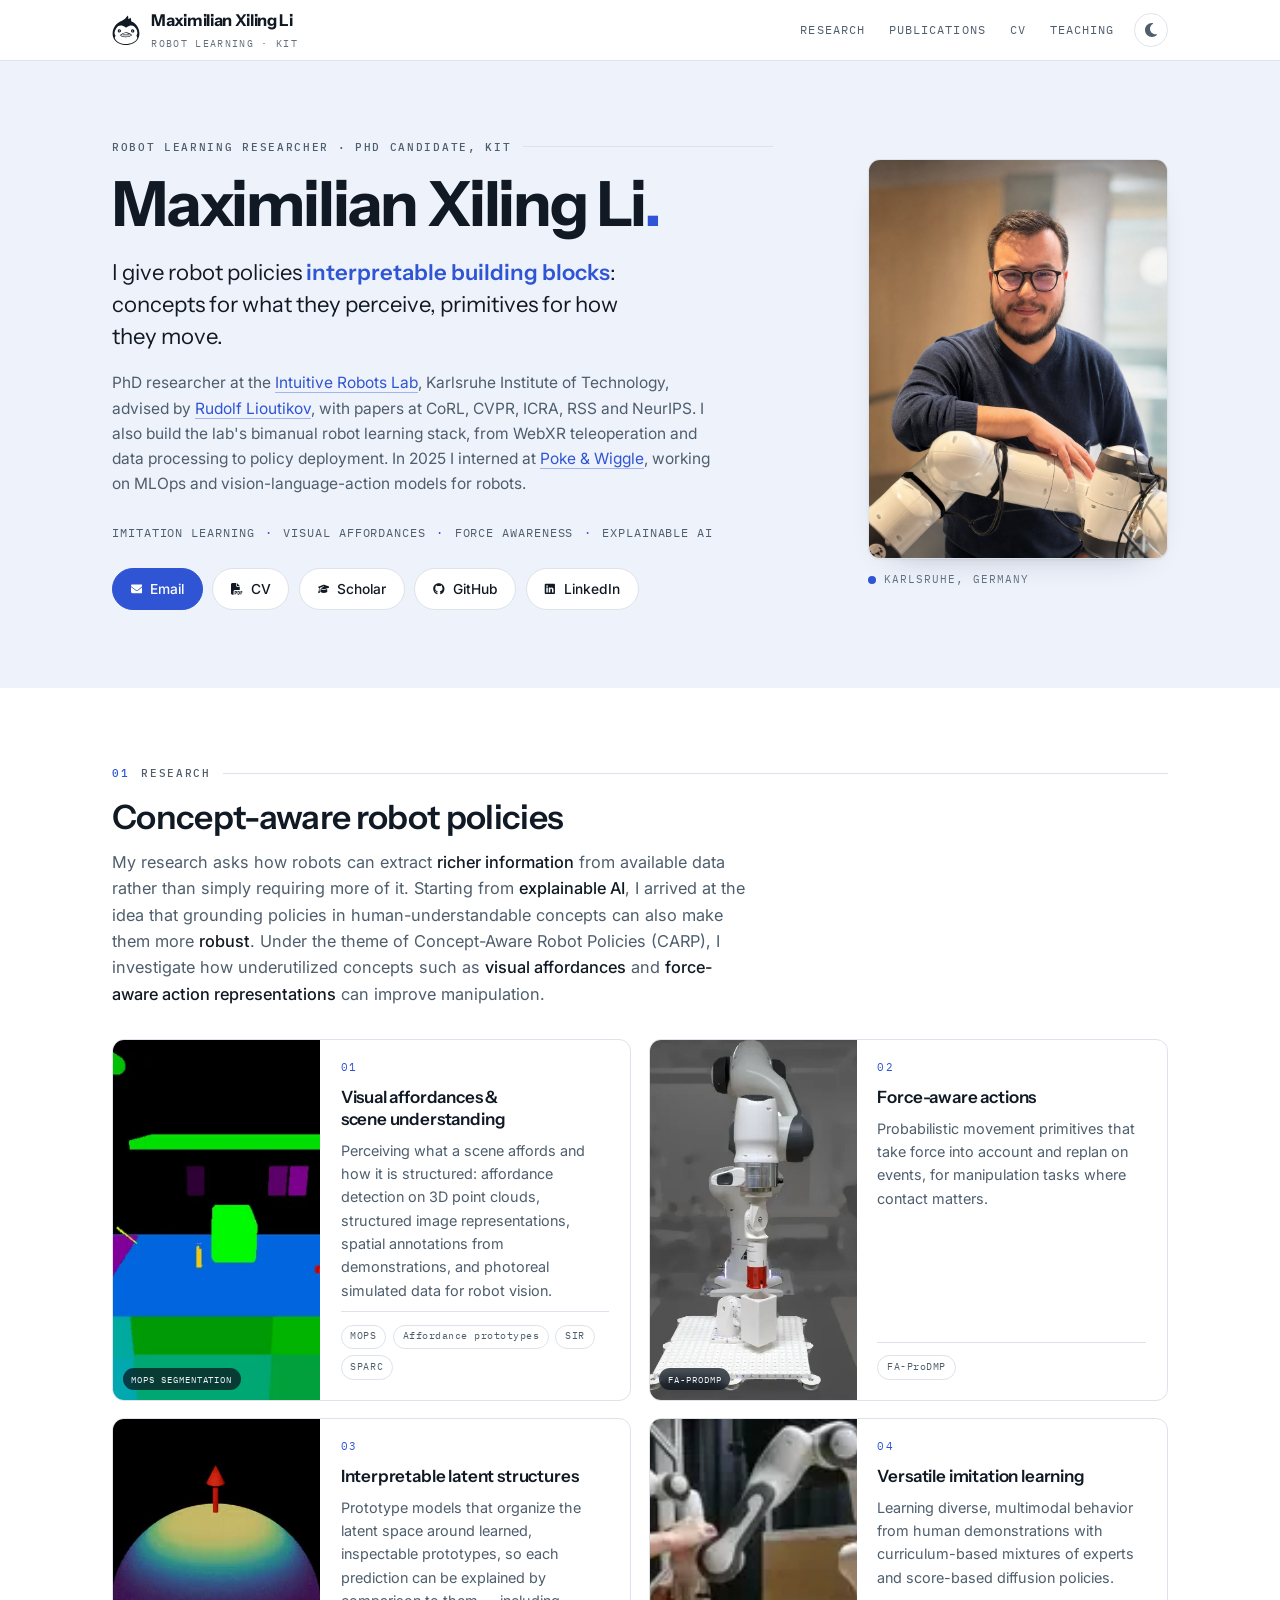
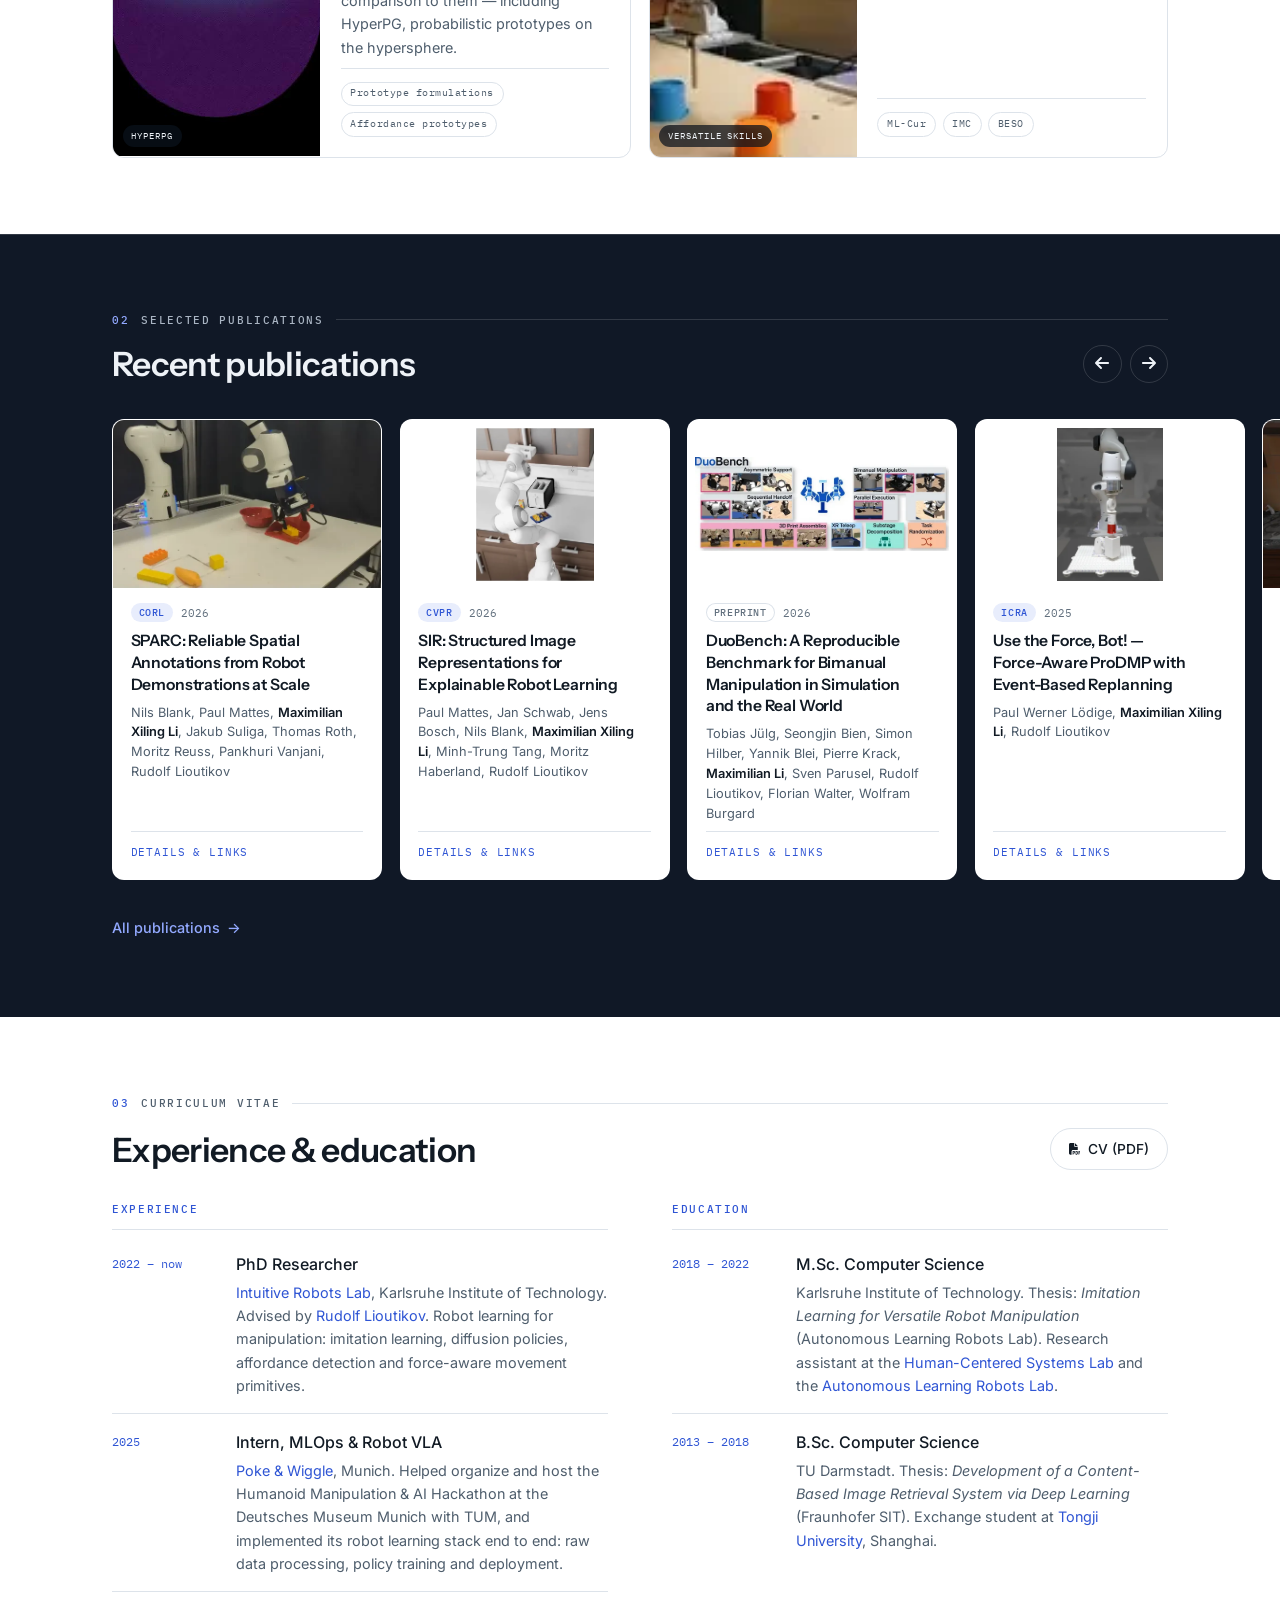
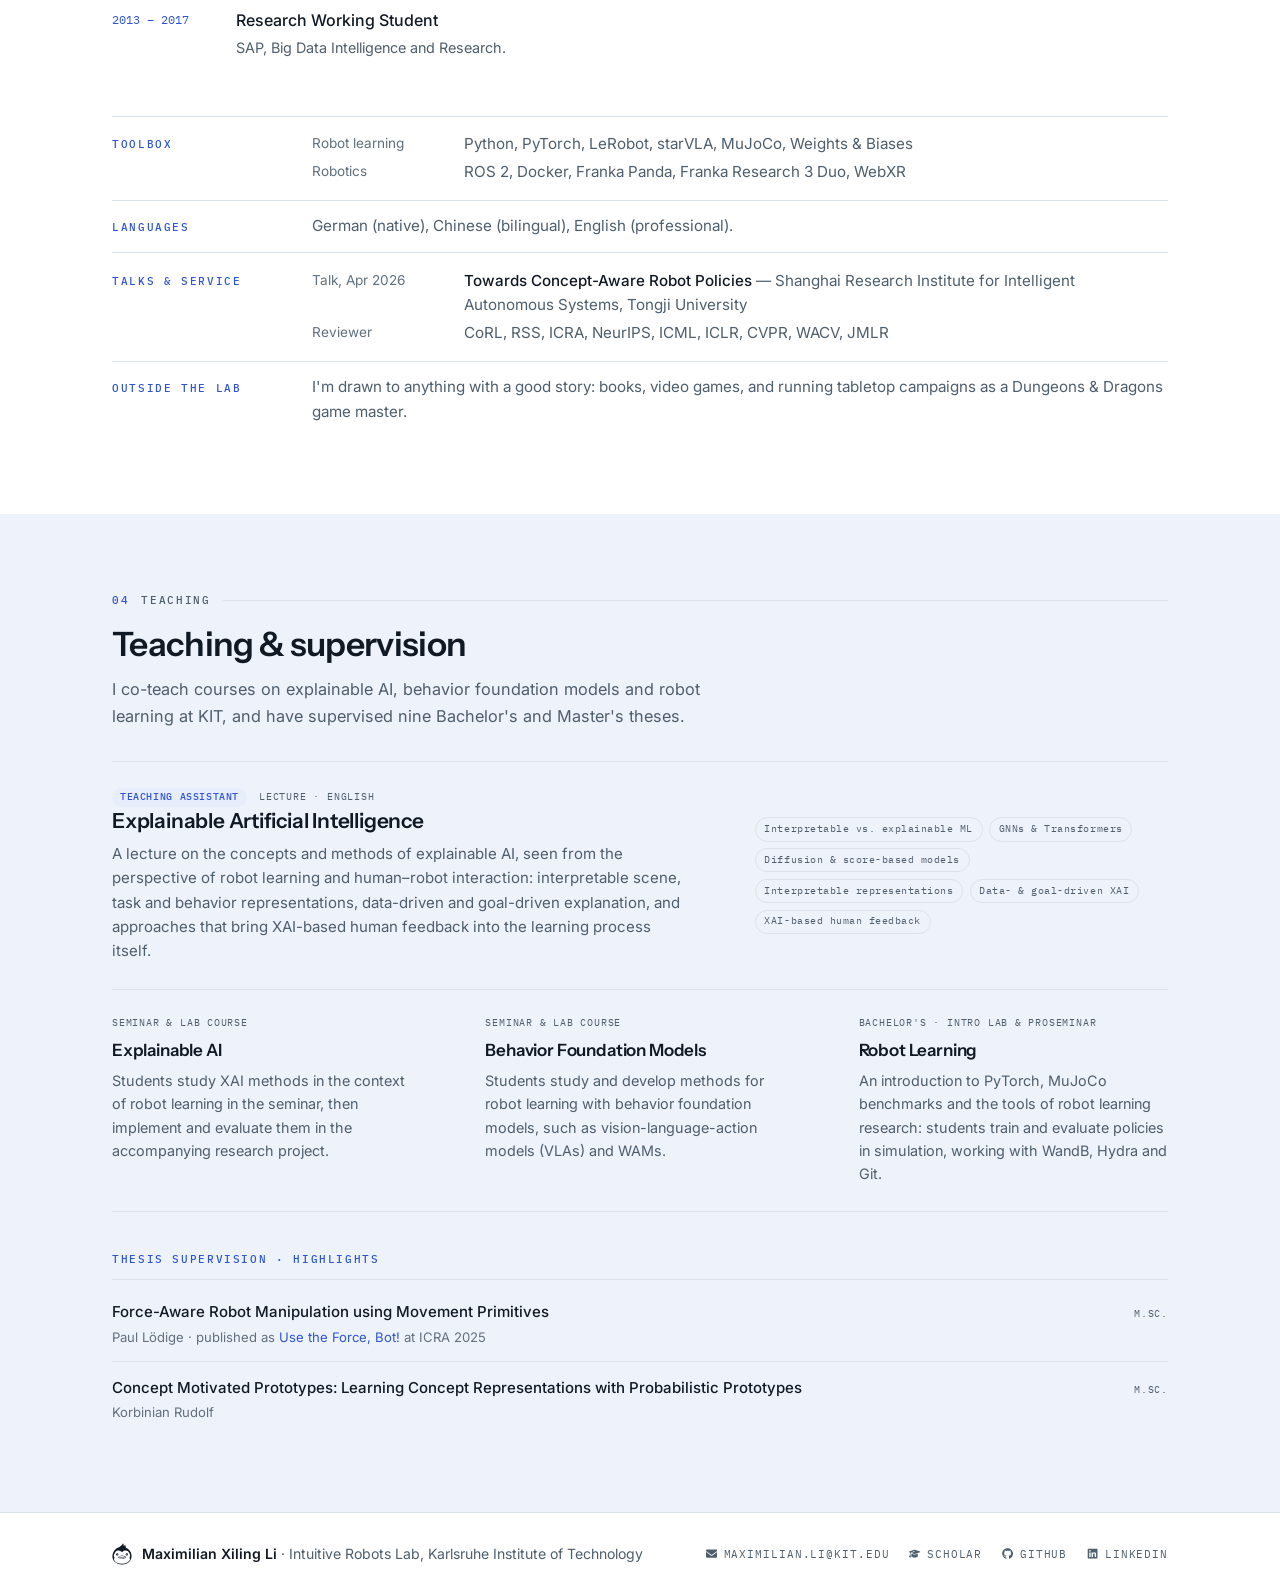
==== commit 12b3aeeb: "feat: reframe tagline around interpretable building blocks "I give robot policies interpretable buil" ====
--- a/index.html
+++ b/index.html
@@ -6,16 +6,16 @@
   <meta name="viewport" content="width=device-width, initial-scale=1.0">
   <title>Maximilian Xiling Li — Robot Learning Researcher, PhD at KIT</title>
   <meta name="author" content="Maximilian Xiling Li">
-  <meta name="description" content="Robot learning researcher and PhD candidate at KIT: imitation learning, diffusion policies, VLAs, affordance detection and explainable AI for manipulation.">
+  <meta name="description" content="Robot learning PhD candidate at KIT: interpretable building blocks for robot policies, from affordances and prototypes to movement primitives.">
   <meta property="og:title" content="Maximilian Xiling Li — Robot Learning Researcher, PhD at KIT">
   <meta property="og:site_name" content="Maximilian Xiling Li">
-  <meta property="og:description" content="Robot learning researcher and PhD candidate at KIT: imitation learning, diffusion policies, VLAs, affordance detection and explainable AI for manipulation.">
+  <meta property="og:description" content="Robot learning PhD candidate at KIT: interpretable building blocks for robot policies, from affordances and prototypes to movement primitives.">
   <meta property="og:type" content="website">
   <meta property="og:url" content="https://lixiling.github.io/">
   <meta property="og:image" content="https://lixiling.github.io/photo.jpg">
   <meta name="twitter:card" content="summary">
   <meta name="twitter:title" content="Maximilian Xiling Li — Robot Learning Researcher, PhD at KIT">
-  <meta name="twitter:description" content="Robot learning researcher and PhD candidate at KIT: imitation learning, diffusion policies, VLAs, affordance detection and explainable AI for manipulation.">
+  <meta name="twitter:description" content="Robot learning PhD candidate at KIT: interpretable building blocks for robot policies, from affordances and prototypes to movement primitives.">
   <meta name="twitter:image" content="https://lixiling.github.io/photo.jpg">
   <link rel="canonical" href="https://lixiling.github.io/">
   <script type="application/ld+json">
@@ -31,7 +31,7 @@
   "image": "https://lixiling.github.io/photo.jpg",
   "email": "mailto:maximilian.li@kit.edu",
   "jobTitle": "PhD Researcher in Robot Learning",
-  "description": "Robot learning researcher and PhD candidate at KIT: imitation learning, diffusion policies, VLAs, affordance detection and explainable AI for manipulation.",
+  "description": "Robot learning PhD candidate at KIT: interpretable building blocks for robot policies, from affordances and prototypes to movement primitives.",
   "worksFor": {
     "@type": "ResearchOrganization",
     "name": "Intuitive Robots Lab, Karlsruhe Institute of Technology",
@@ -124,13 +124,14 @@
         <div>
           <p class="eyebrow">Robot learning researcher · PhD candidate, KIT</p>
           <h1>Maximilian Xiling Li<span class="dot">.</span></h1>
-          <p class="thesis">I build robot policies that extract more from the data they already have,
-            by grounding them in concepts like <b>visual affordances</b> and <b>force</b>.</p>
+          <p class="thesis">I give robot policies <b>interpretable building blocks</b>: concepts for what
+            they perceive, primitives for how they move.</p>
           <p class="sub">
             PhD researcher at the <a href="https://www.irl.iar.kit.edu/">Intuitive Robots Lab</a>,
             Karlsruhe Institute of Technology, advised by
             <a href="https://rudolf.intuitive-robots.net/">Rudolf Lioutikov</a>, with papers at
-            CoRL, CVPR, ICRA, RSS and NeurIPS. In 2025 I interned at
+            CoRL, CVPR, ICRA, RSS and NeurIPS. I also build the lab's bimanual robot learning stack,
+            from WebXR teleoperation and data processing to policy deployment. In 2025 I interned at
             <a href="https://pokeandwiggle.com/" target="_blank" rel="noopener">Poke &amp; Wiggle</a>,
             working on MLOps and vision-language-action models for robots.
           </p>
--- a/style.css
+++ b/style.css
@@ -17,6 +17,8 @@
   --on-accent: #ffffff;
   --scrim: rgba(10, 18, 28, 0.72);
   --shadow: 0 1px 2px rgba(17, 26, 36, 0.05), 0 14px 34px -26px rgba(17, 26, 36, 0.45);
+  --band-soft: #eef2fb;
+  --band-ink: #101826;
 
   --font-body: 'Inter', -apple-system, BlinkMacSystemFont, 'Segoe UI', Roboto, sans-serif;
   /* Headings, name and tagline. Weight and tracking are tuned per typeface. */
@@ -49,6 +51,8 @@
   --on-accent: #0b0f14;
   --scrim: rgba(4, 8, 12, 0.78);
   --shadow: 0 1px 0 rgba(255, 255, 255, 0.03), 0 18px 48px -28px rgba(0, 0, 0, 0.9);
+  --band-soft: #121b2b;
+  --band-ink: #05080c;
 }
 
 @media (prefers-color-scheme: dark) {
@@ -67,6 +71,8 @@
     --on-accent: #0b0f14;
     --scrim: rgba(4, 8, 12, 0.78);
     --shadow: 0 1px 0 rgba(255, 255, 255, 0.03), 0 18px 48px -28px rgba(0, 0, 0, 0.9);
+  --band-soft: #121b2b;
+  --band-ink: #05080c;
   }
 }
 
@@ -444,6 +450,25 @@
   .pub .venue-full { display: none; }
   .eyebrow { letter-spacing: 0.1em; }
 }
+/* ── Colour bands ──
+   Flat, deliberate bands: soft blue header and teaching, an ink band behind
+   the publication cards. Cards on the ink band switch back to the base tokens. */
+:root { --base-text: var(--text); --base-muted: var(--muted); --base-faint: var(--faint); --base-line: var(--line); --base-accent: var(--accent); }
+.intro,
+.page-head,
+#teaching { background: var(--band-soft); border-color: transparent; }
+section[data-rail] {
+  background: var(--band-ink); border-color: transparent; color: var(--text);
+  --text: #eef2f7; --muted: #aab5c3; --faint: #8b98a8; --line: rgba(255, 255, 255, 0.14); --accent: #93a9ff;
+}
+section[data-rail] .rail-nav button { background: transparent; }
+section[data-rail] .rail { scrollbar-color: rgba(255, 255, 255, 0.2) transparent; }
+section[data-rail] .paper {
+  border-color: transparent; color: var(--text);
+  --text: var(--base-text); --muted: var(--base-muted); --faint: var(--base-faint); --line: var(--base-line); --accent: var(--base-accent);
+}
+section[data-rail] + .band { border-top-color: transparent; }
+
 /* ── Print: light, flat, no chrome — for reviewers who save the page as PDF ── */
 @media print {
   :root, :root[data-theme], :root:not([data-theme="light"]) {
@@ -454,7 +479,8 @@
   }
   body { display: block; background: #fff; font-size: 11pt; }
   .site-nav, .rail-nav, .filters, .toolbar, .btn-row, .more, .paper-more, .theme .shot:has(video) { display: none !important; }
-  .intro, .page-head, .site-footer { background: #fff !important; }
+  .intro, .page-head, .site-footer, #teaching { background: #fff !important; }
+  section[data-rail] { background: #fff !important; --text: #000; --muted: #333; --faint: #555; --line: #d5dbe2; --accent: #1f3fae; }
   .band { padding-block: 1.25rem; }
   .intro-inner { grid-template-columns: 1fr 160px; padding-block: 0.5rem 1rem; }
   .portrait { max-width: 160px; order: 0; }
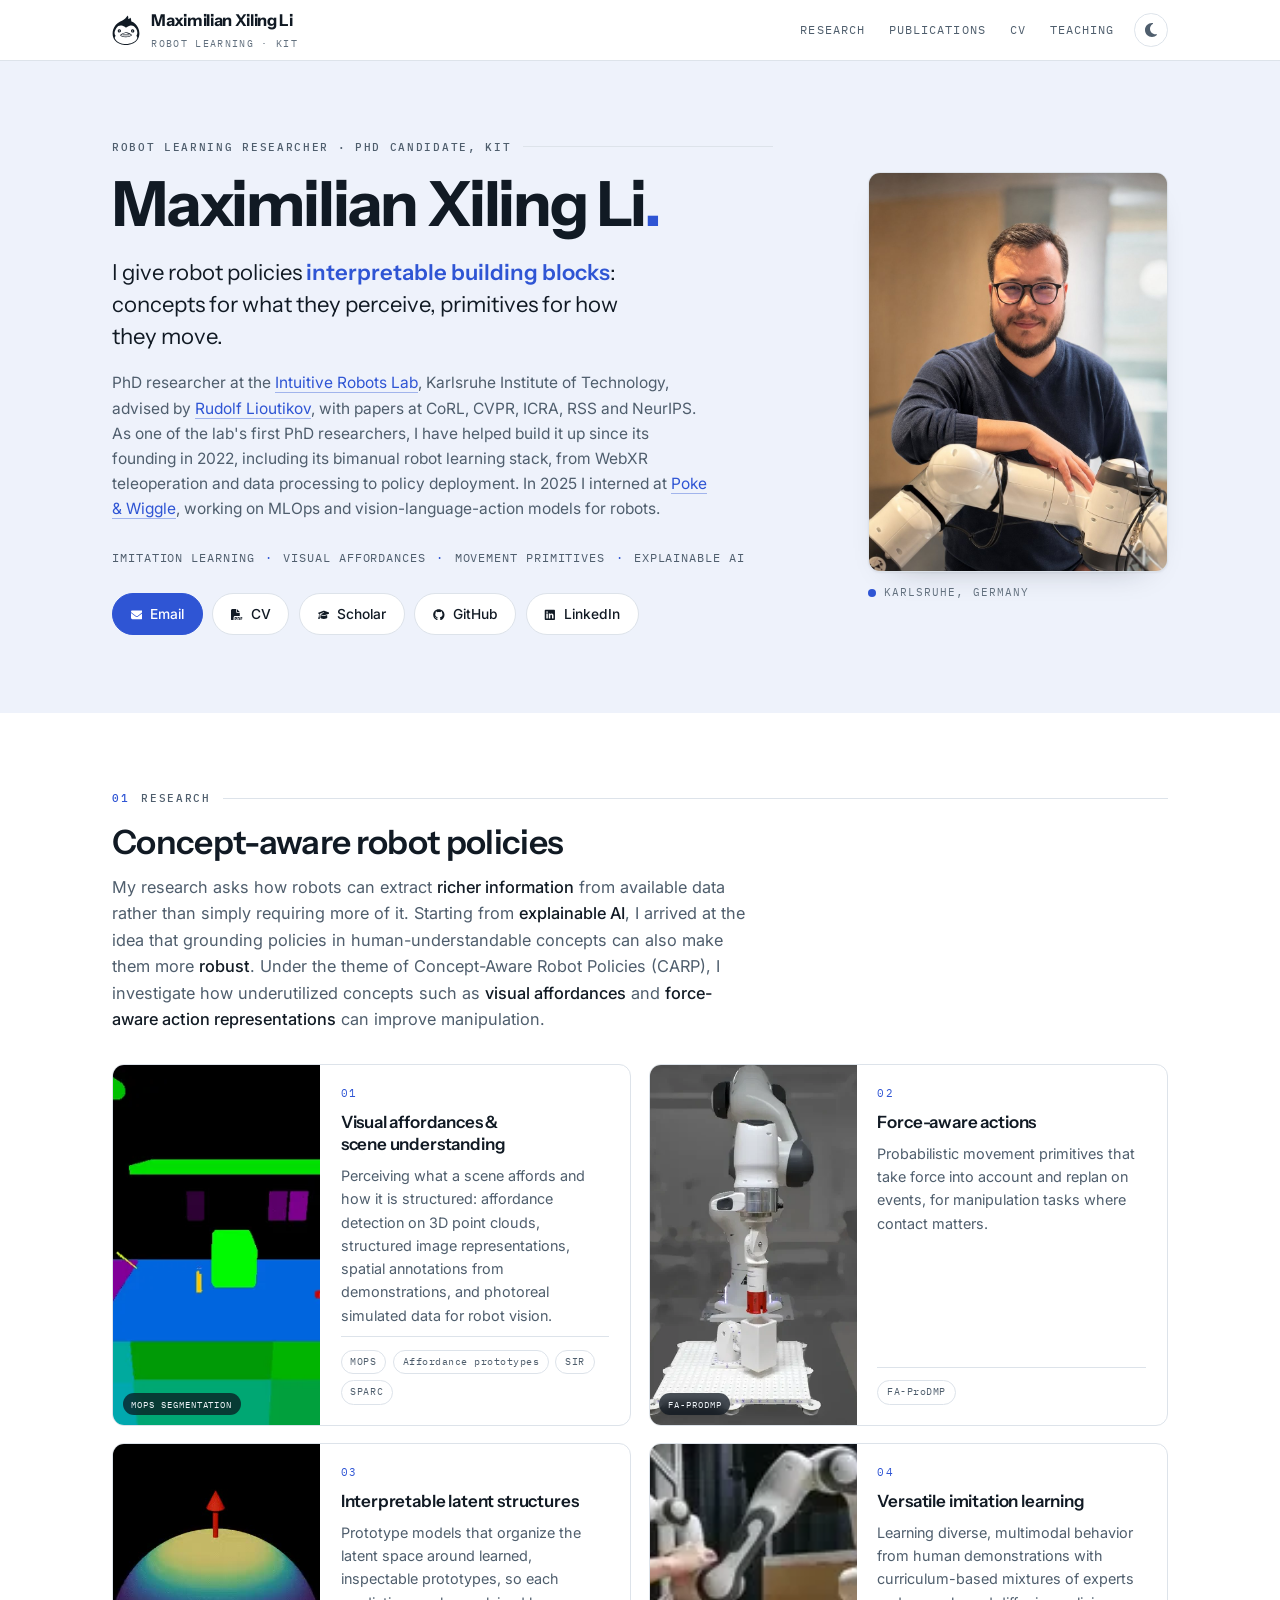
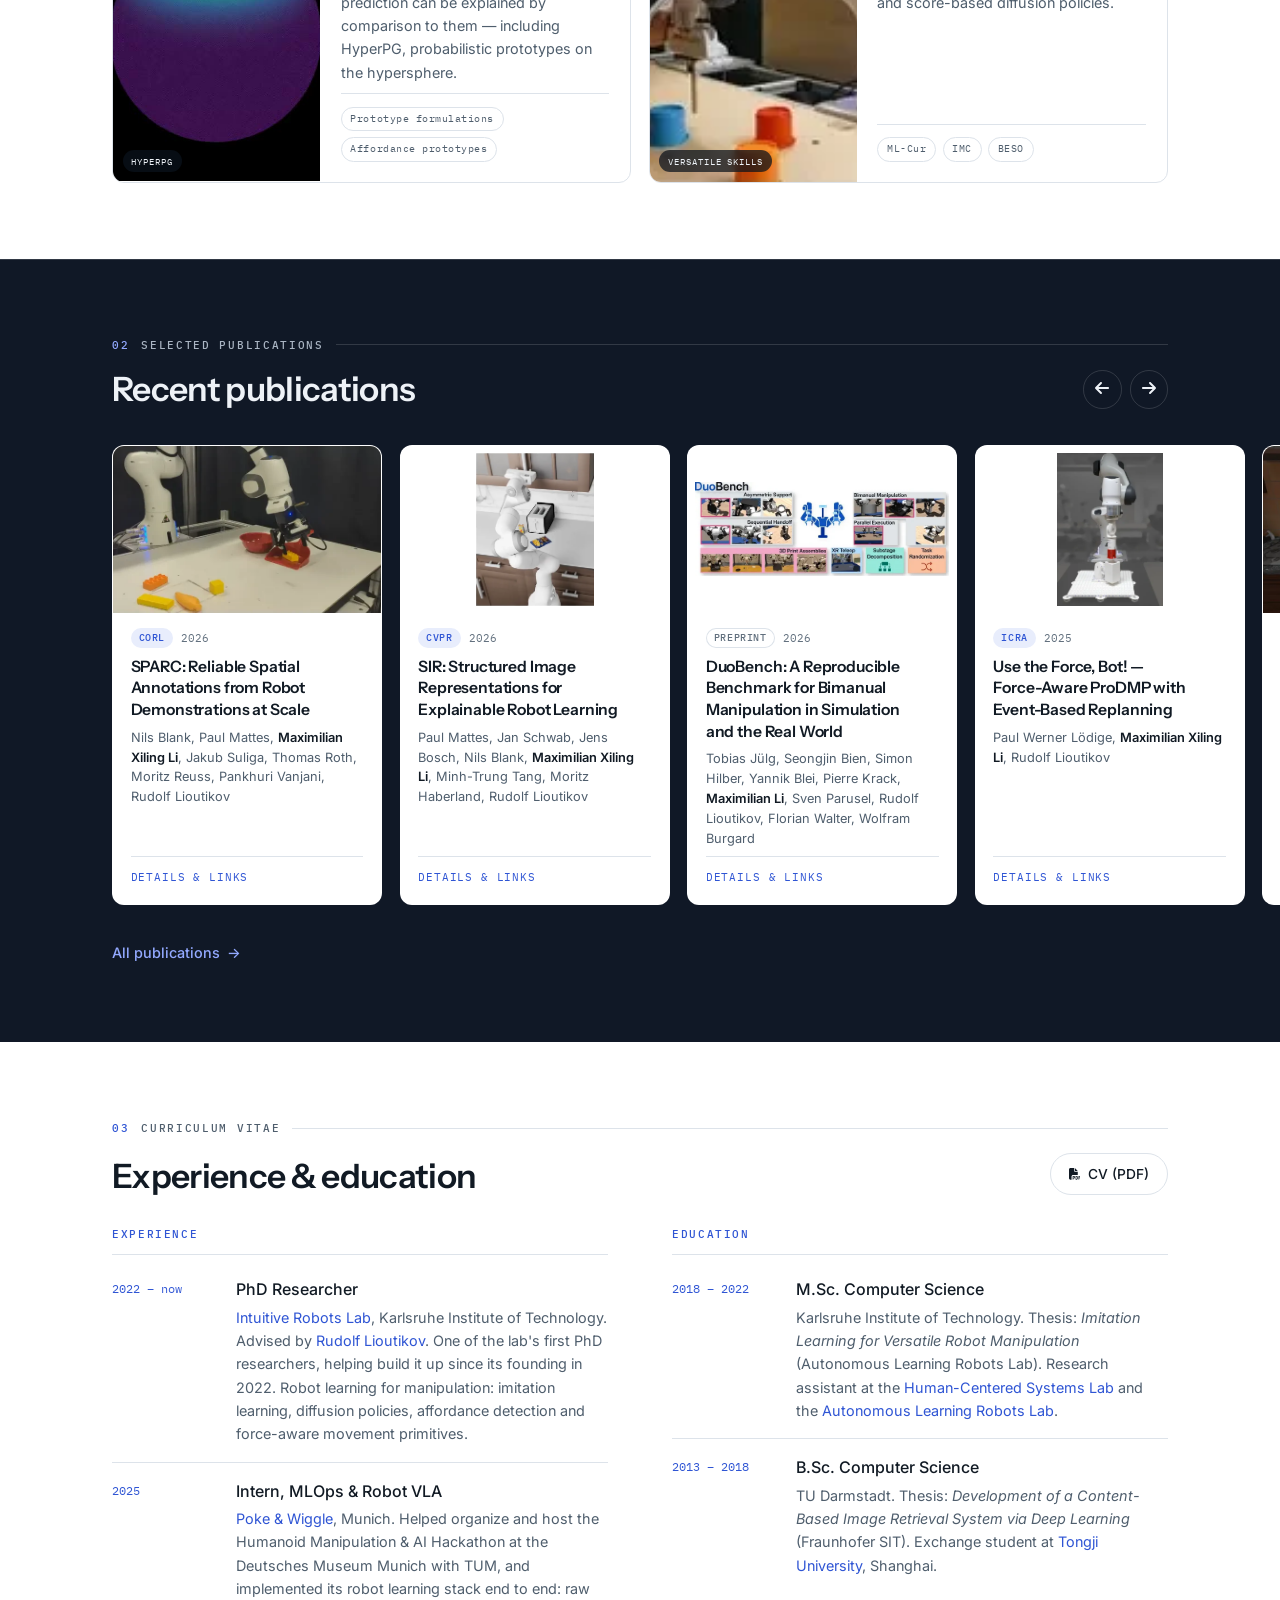
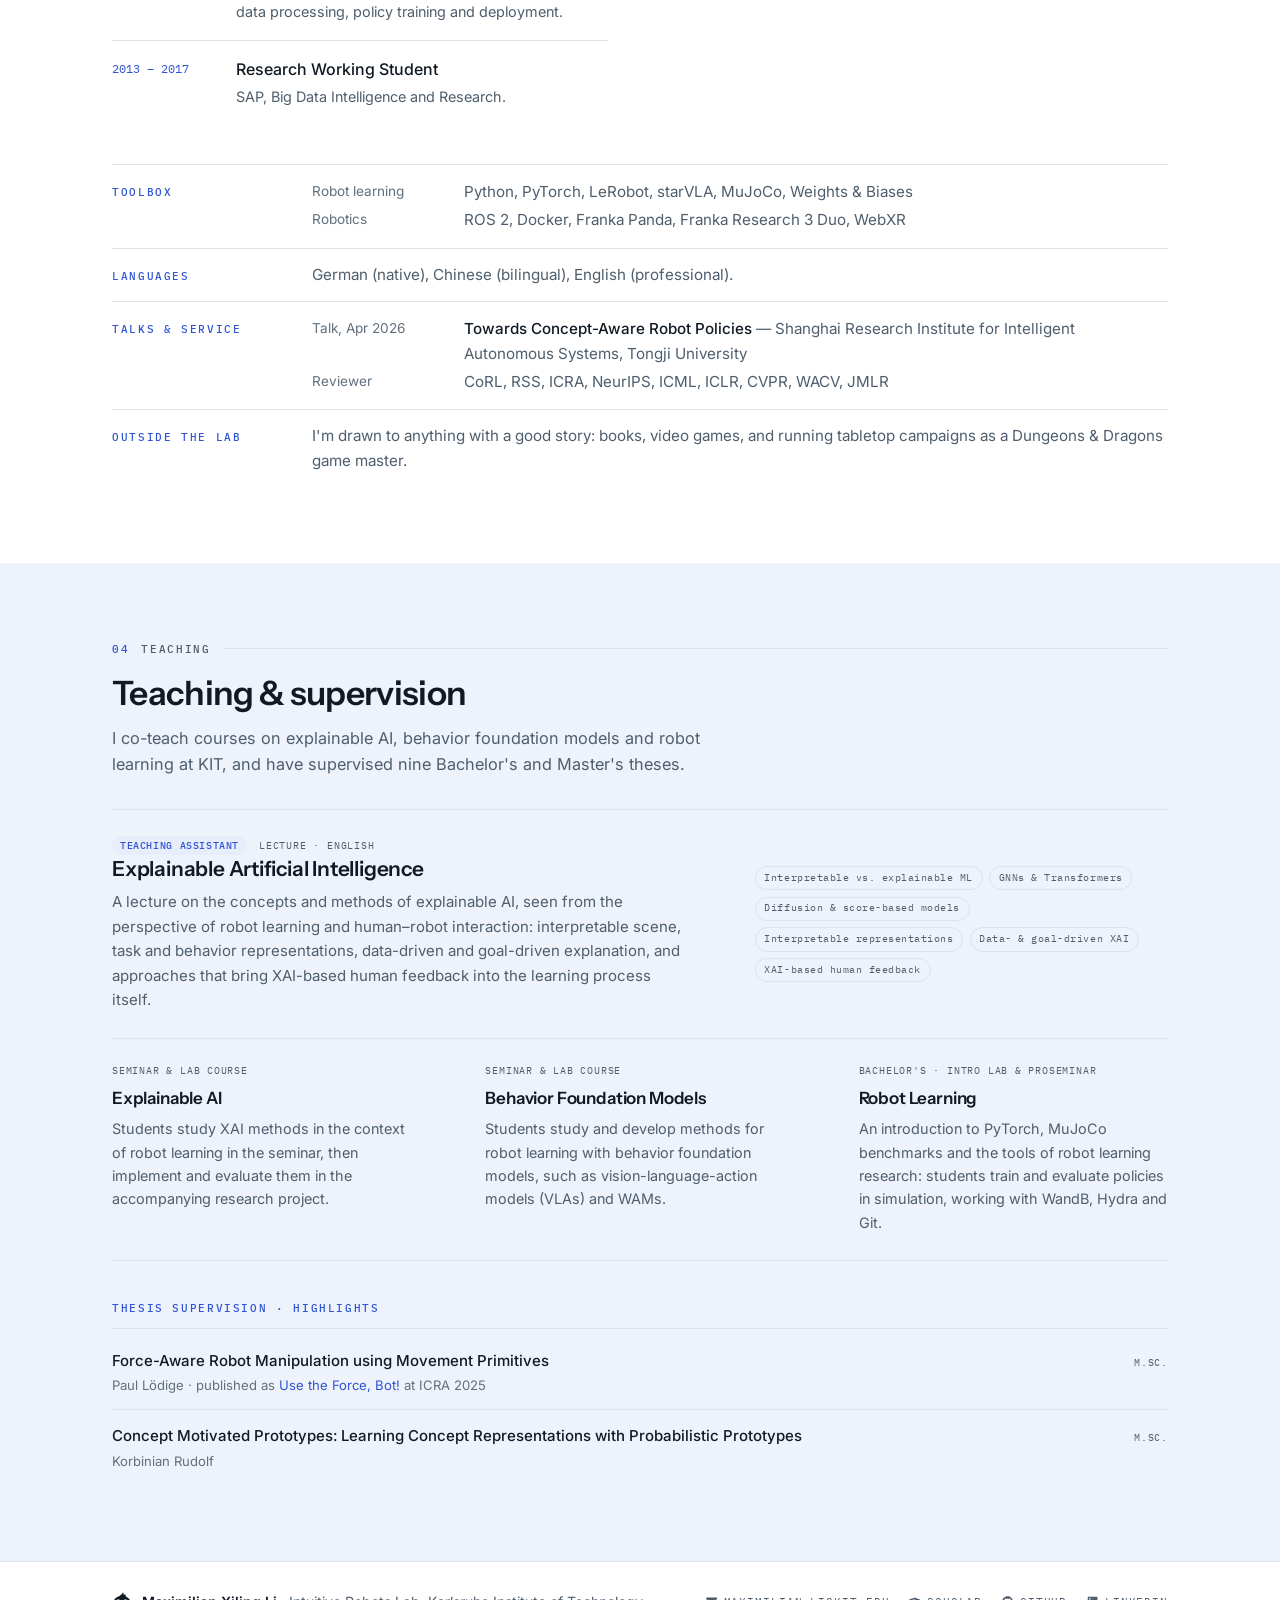
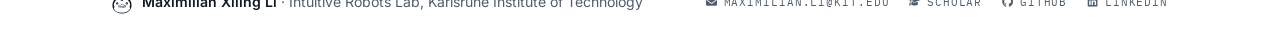
==== commit ad85e6ca: "feat: mention first-generation PhD role and balance header keywords Keywords: imitation learning, vi" ====
--- a/index.html
+++ b/index.html
@@ -130,15 +130,16 @@
             PhD researcher at the <a href="https://www.irl.iar.kit.edu/">Intuitive Robots Lab</a>,
             Karlsruhe Institute of Technology, advised by
             <a href="https://rudolf.intuitive-robots.net/">Rudolf Lioutikov</a>, with papers at
-            CoRL, CVPR, ICRA, RSS and NeurIPS. I also build the lab's bimanual robot learning stack,
-            from WebXR teleoperation and data processing to policy deployment. In 2025 I interned at
+            CoRL, CVPR, ICRA, RSS and NeurIPS. As one of the lab's first PhD researchers, I have helped
+            build it up since its founding in 2022, including its bimanual robot learning stack, from
+            WebXR teleoperation and data processing to policy deployment. In 2025 I interned at
             <a href="https://pokeandwiggle.com/" target="_blank" rel="noopener">Poke &amp; Wiggle</a>,
             working on MLOps and vision-language-action models for robots.
           </p>
           <ul class="interests" aria-label="Research interests">
             <li>Imitation learning</li>
             <li>Visual affordances</li>
-            <li>Force awareness</li>
+            <li>Movement primitives</li>
             <li>Explainable AI</li>
           </ul>
           <div class="btn-row">
@@ -349,7 +350,8 @@
                 <span class="when">2022 – now</span>
                 <div><strong>PhD Researcher</strong>
                   <p><a href="https://www.irl.iar.kit.edu/">Intuitive Robots Lab</a>, Karlsruhe Institute of Technology.
-                    Advised by <a href="https://rudolf.intuitive-robots.net/">Rudolf Lioutikov</a>. Robot learning for
+                    Advised by <a href="https://rudolf.intuitive-robots.net/">Rudolf Lioutikov</a>. One of the lab's
+                    first PhD researchers, helping build it up since its founding in 2022. Robot learning for
                     manipulation: imitation learning, diffusion policies, affordance detection and force-aware
                     movement primitives.</p></div>
               </li>
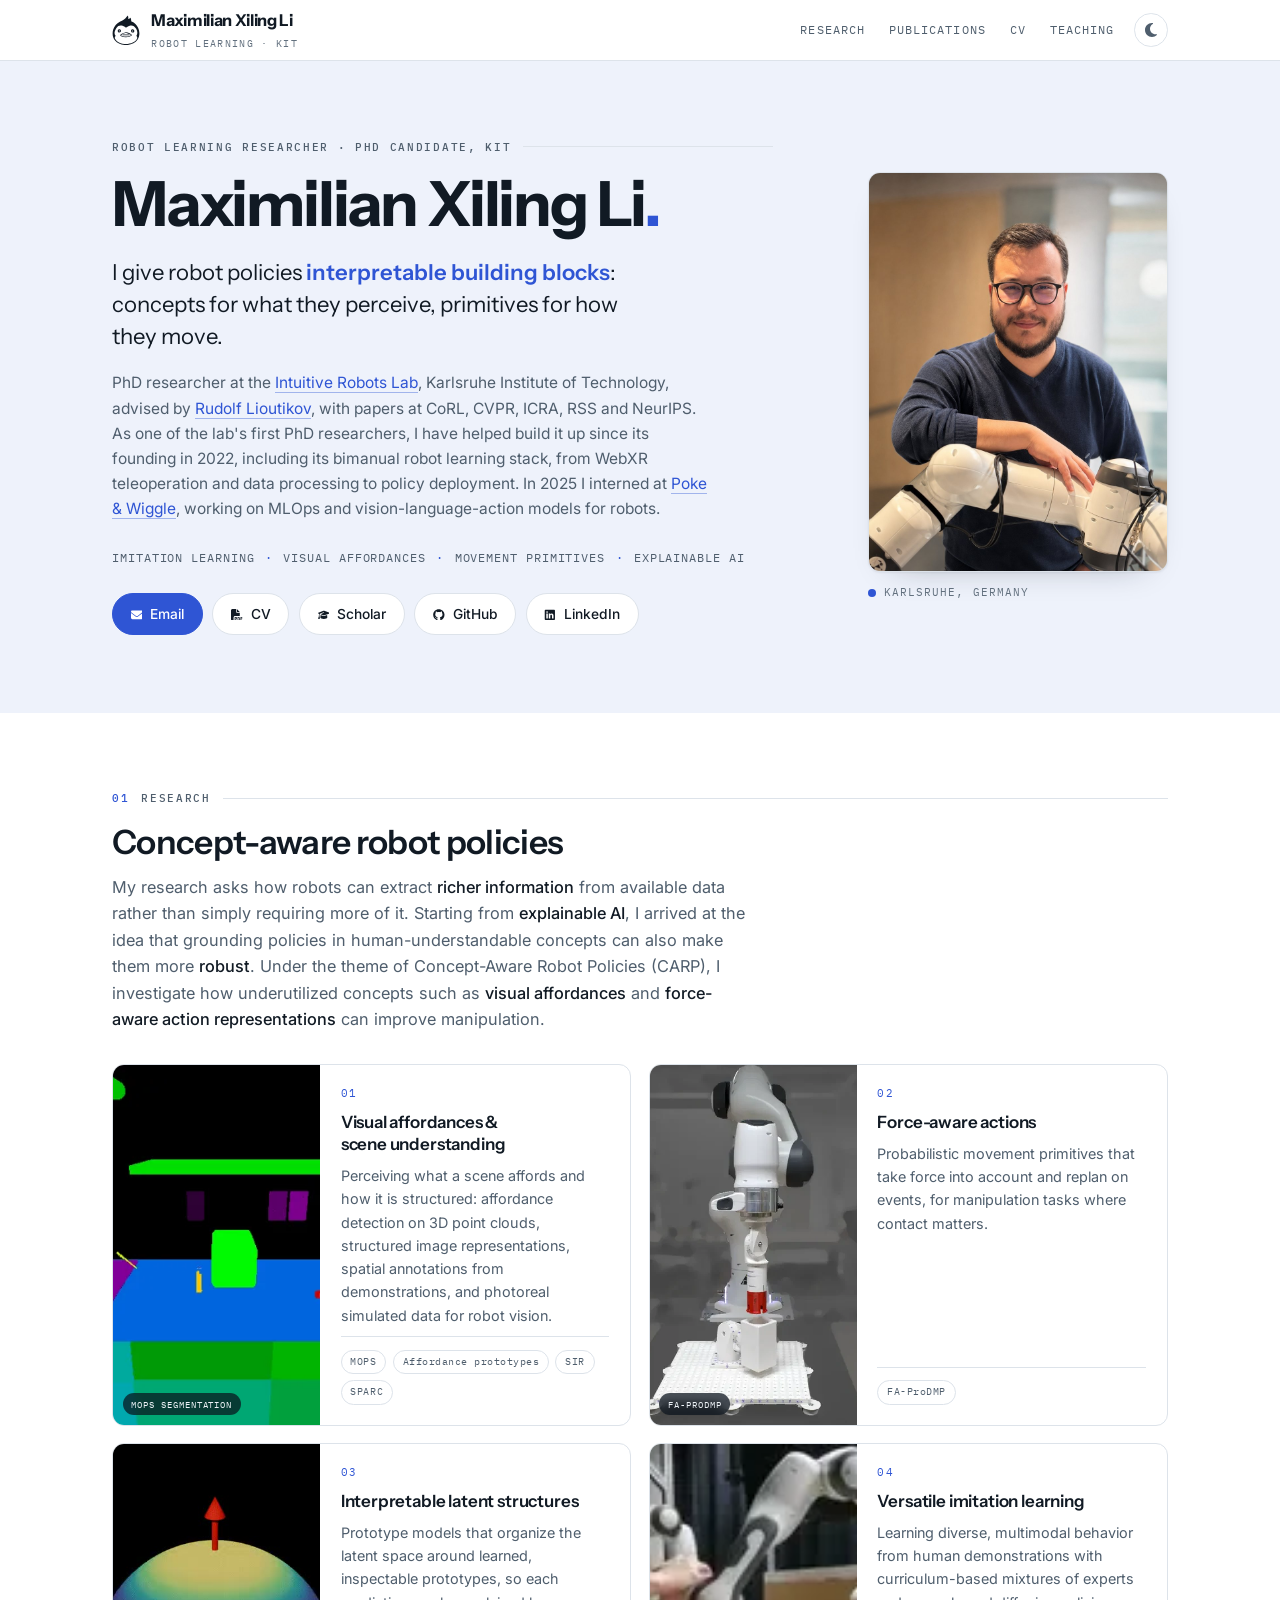
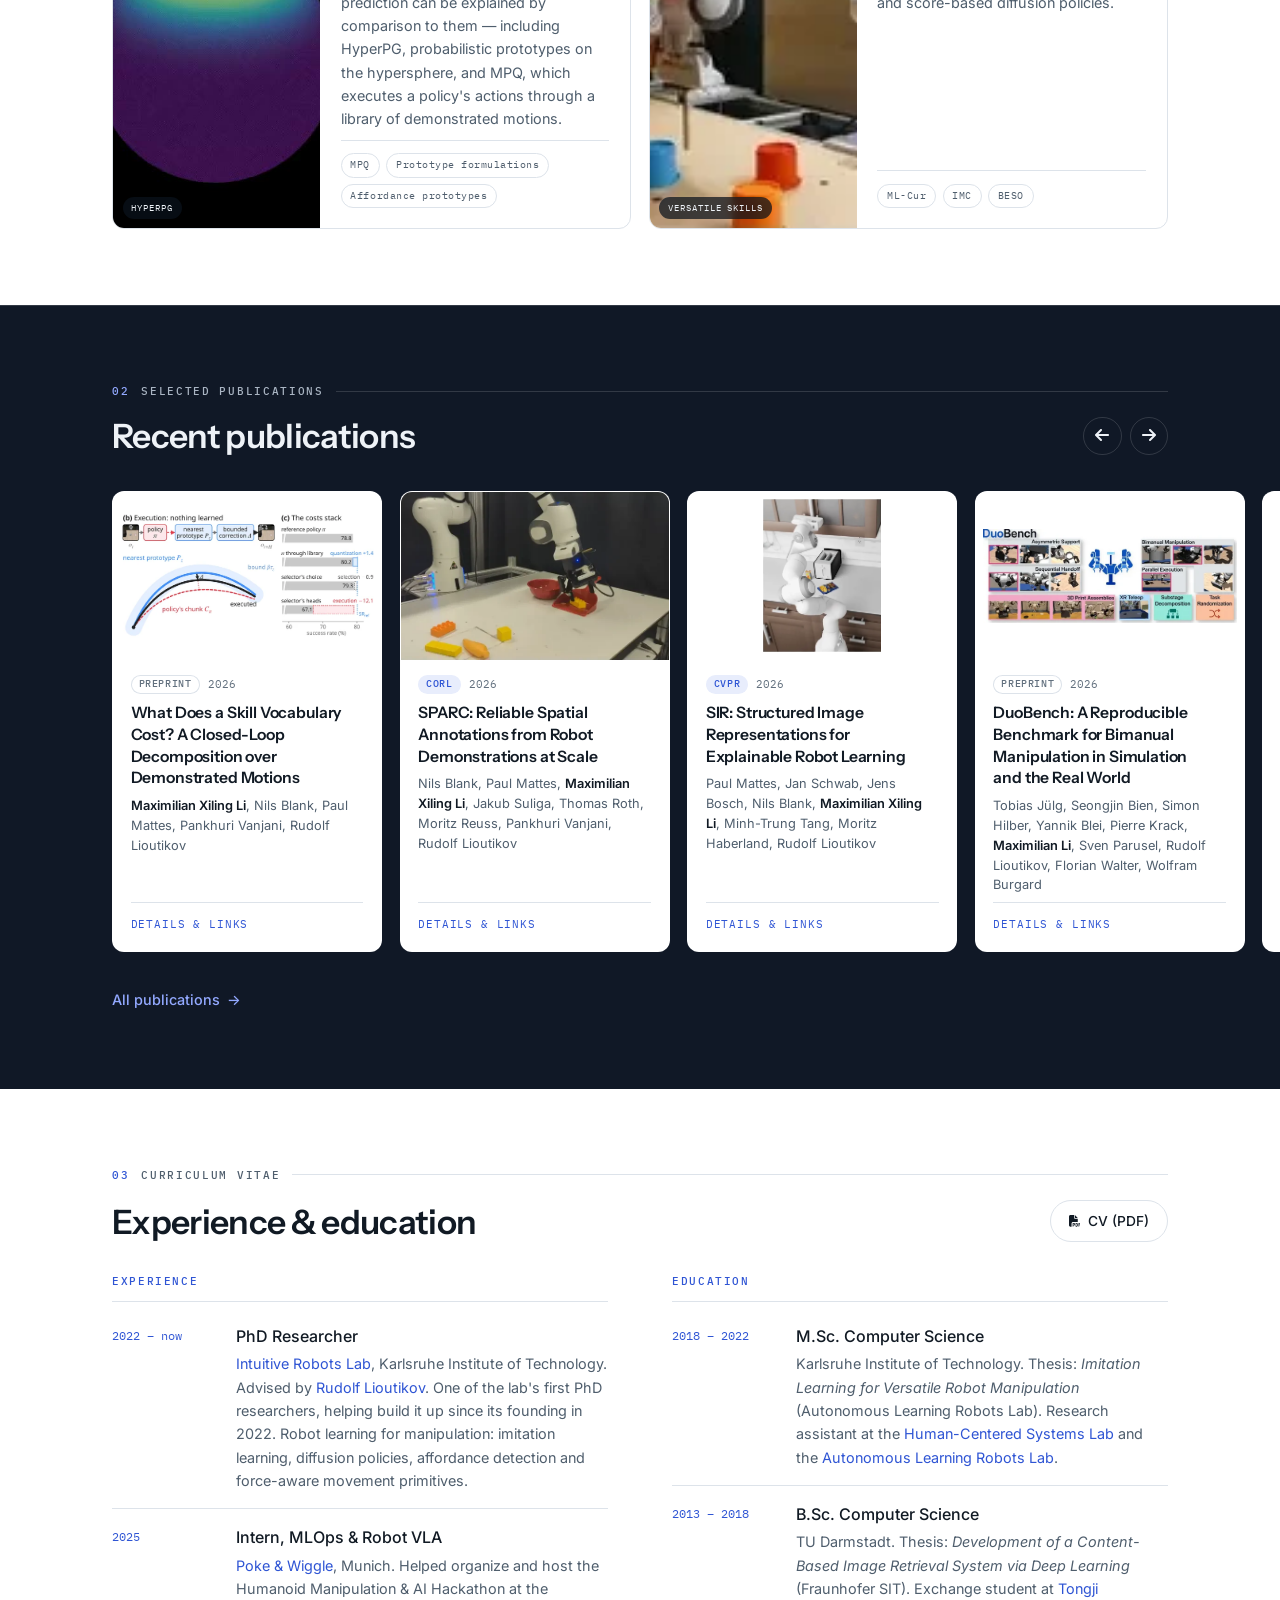
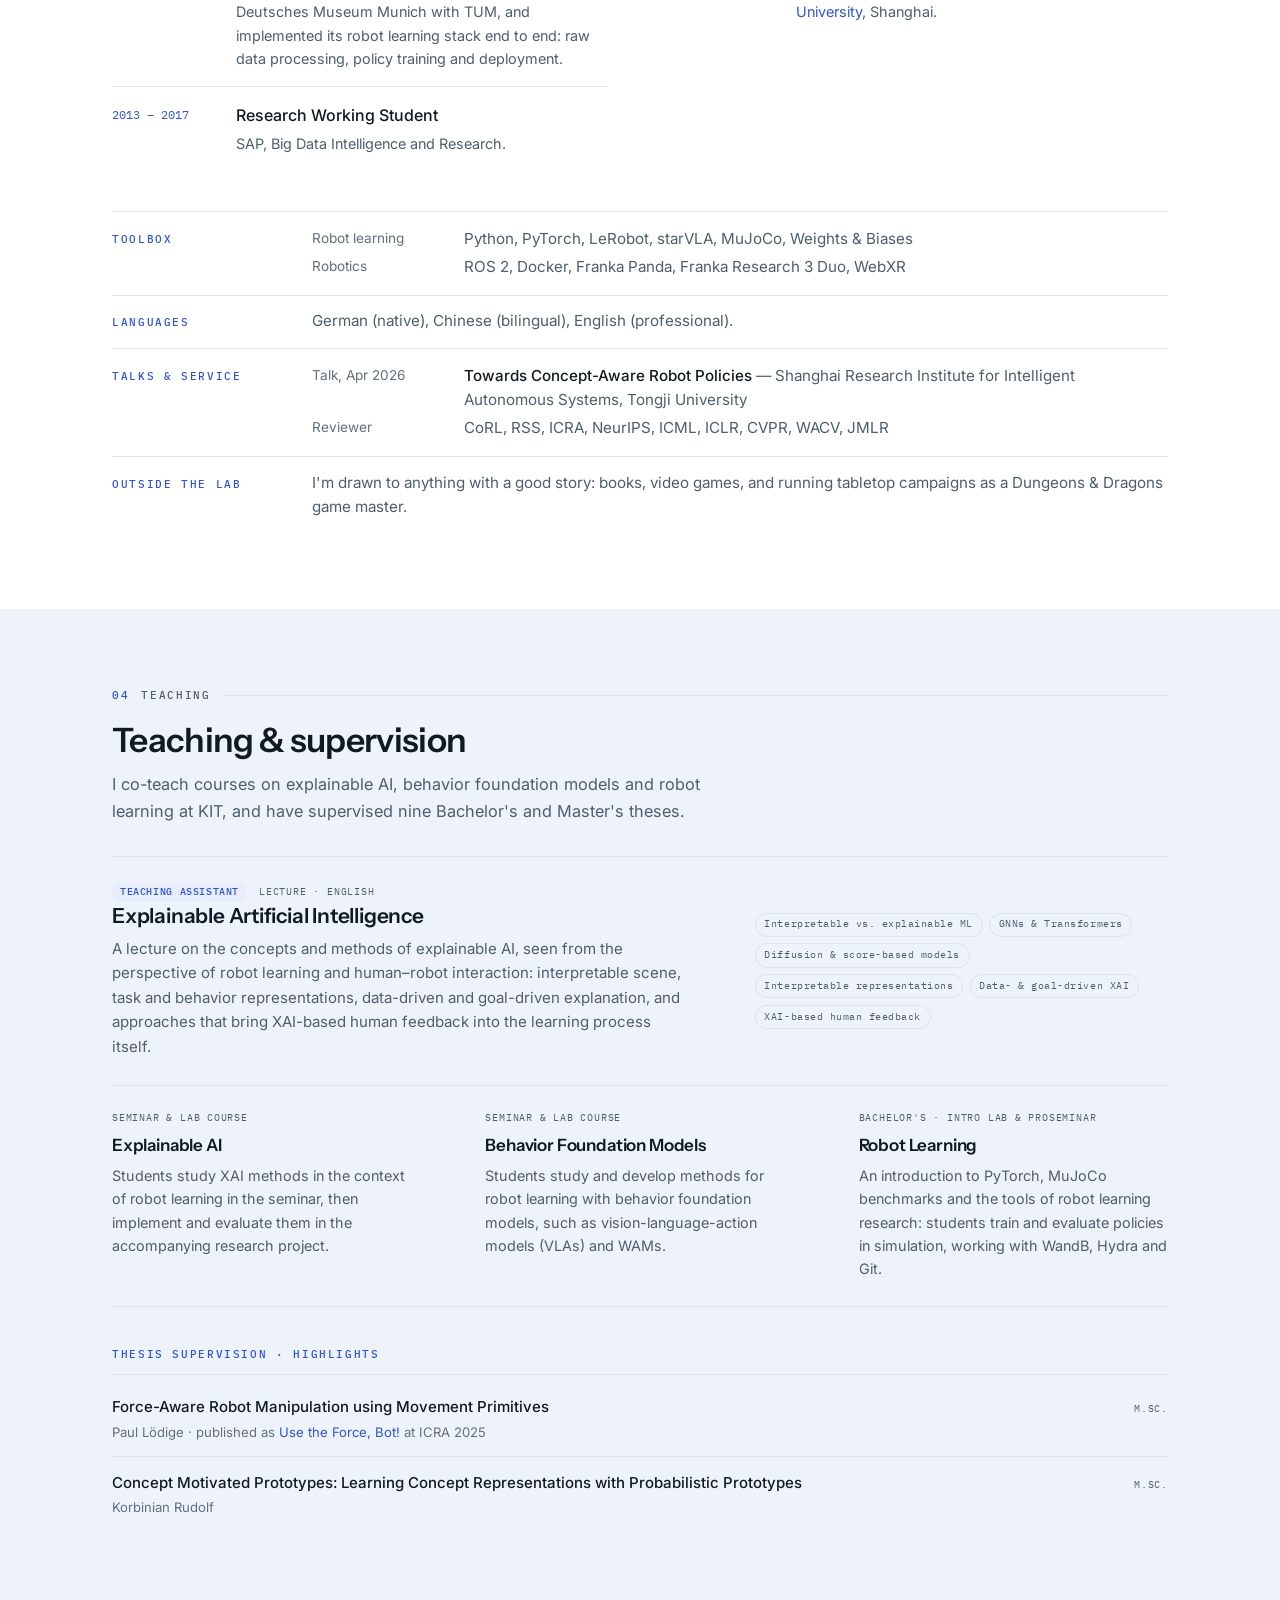
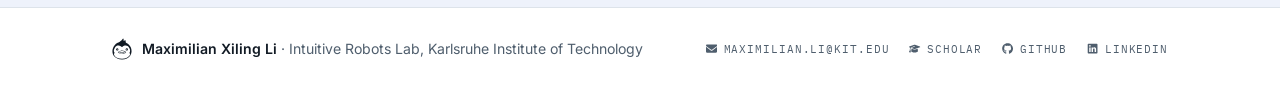
==== commit fd993c0c: "feat: add the MPQ preprint (What Does a Skill Vocabulary Cost?) Publications entry with project page" ====
--- a/index.html
+++ b/index.html
@@ -221,8 +221,10 @@
               <h3>Interpretable latent structures</h3>
               <p>Prototype models that organize the latent space around learned, inspectable prototypes, so
                 each prediction can be explained by comparison to them — including HyperPG, probabilistic
-                prototypes on the hypersphere.</p>
+                prototypes on the hypersphere, and MPQ, which executes a policy's actions through a library
+                of demonstrated motions.</p>
               <div class="chips">
+                <a class="chip" href="publications.html#mpq">MPQ</a>
                 <a class="chip" href="publications.html#prototype-overview">Prototype formulations</a>
                 <a class="chip" href="publications.html#affordance-prototypes">Affordance prototypes</a>
               </div>
@@ -263,6 +265,15 @@
         </div>
       </div>
       <div class="rail" tabindex="0" aria-label="Selected publications, scrollable">
+        <article class="paper">
+          <a class="shot" href="https://intuitive-robots.github.io/mpq/" tabindex="-1" aria-hidden="true"><img src="img/pubs/mpq.webp" alt="" loading="lazy" width="640" height="313"></a>
+          <div class="meta"><span class="badge preprint">Preprint</span><span class="year">2026</span></div>
+          <div class="body">
+            <h3><a href="https://intuitive-robots.github.io/mpq/">What Does a Skill Vocabulary Cost? A Closed-Loop Decomposition over Demonstrated Motions</a></h3>
+            <p class="authors"><b>Maximilian Xiling Li</b>, Nils Blank, Paul Mattes, Pankhuri Vanjani, Rudolf Lioutikov</p>
+            <a class="paper-more" href="publications.html#mpq">Details &amp; links</a>
+          </div>
+        </article>
         <article class="paper">
           <a class="shot cover" href="https://arxiv.org/abs/2606.13497" tabindex="-1" aria-hidden="true"><img src="img/pubs/sparc.webp" alt="" loading="lazy" width="640" height="360"></a>
           <div class="meta"><span class="badge">CoRL</span><span class="year">2026</span></div>
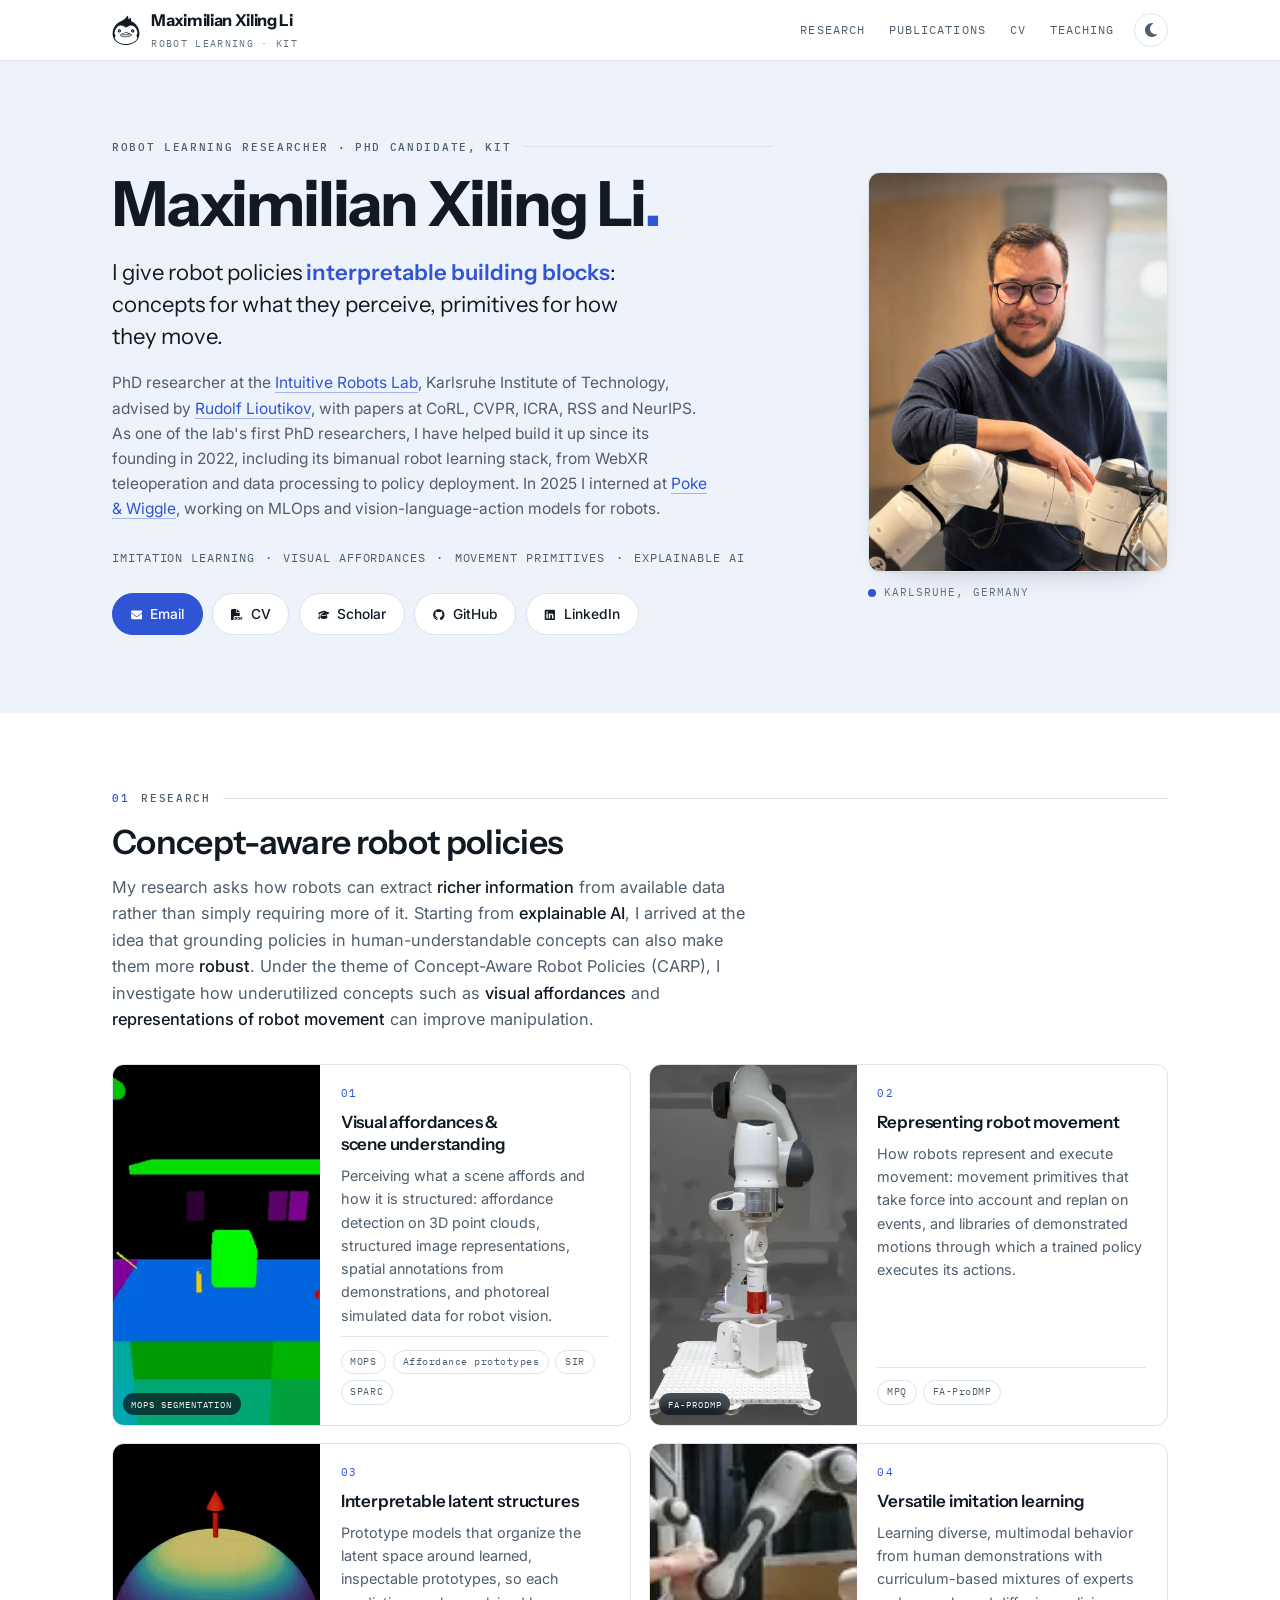
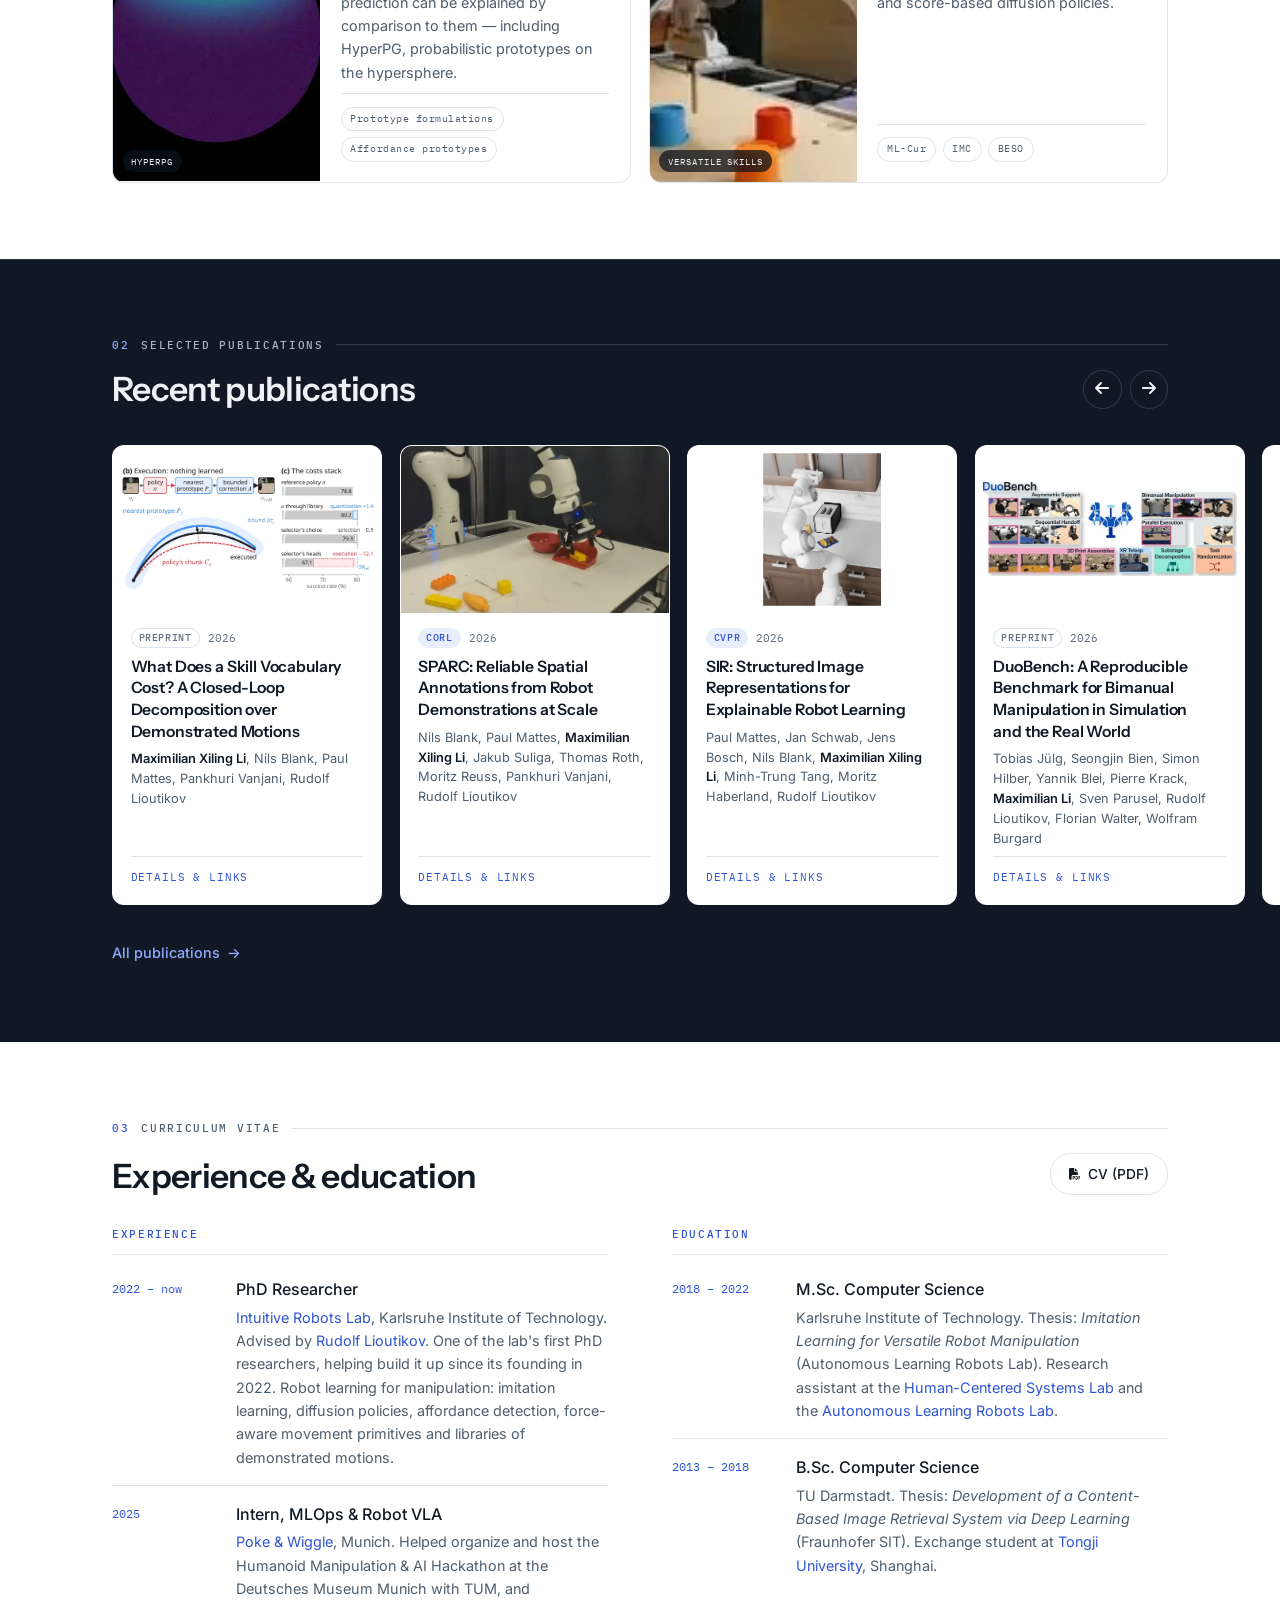
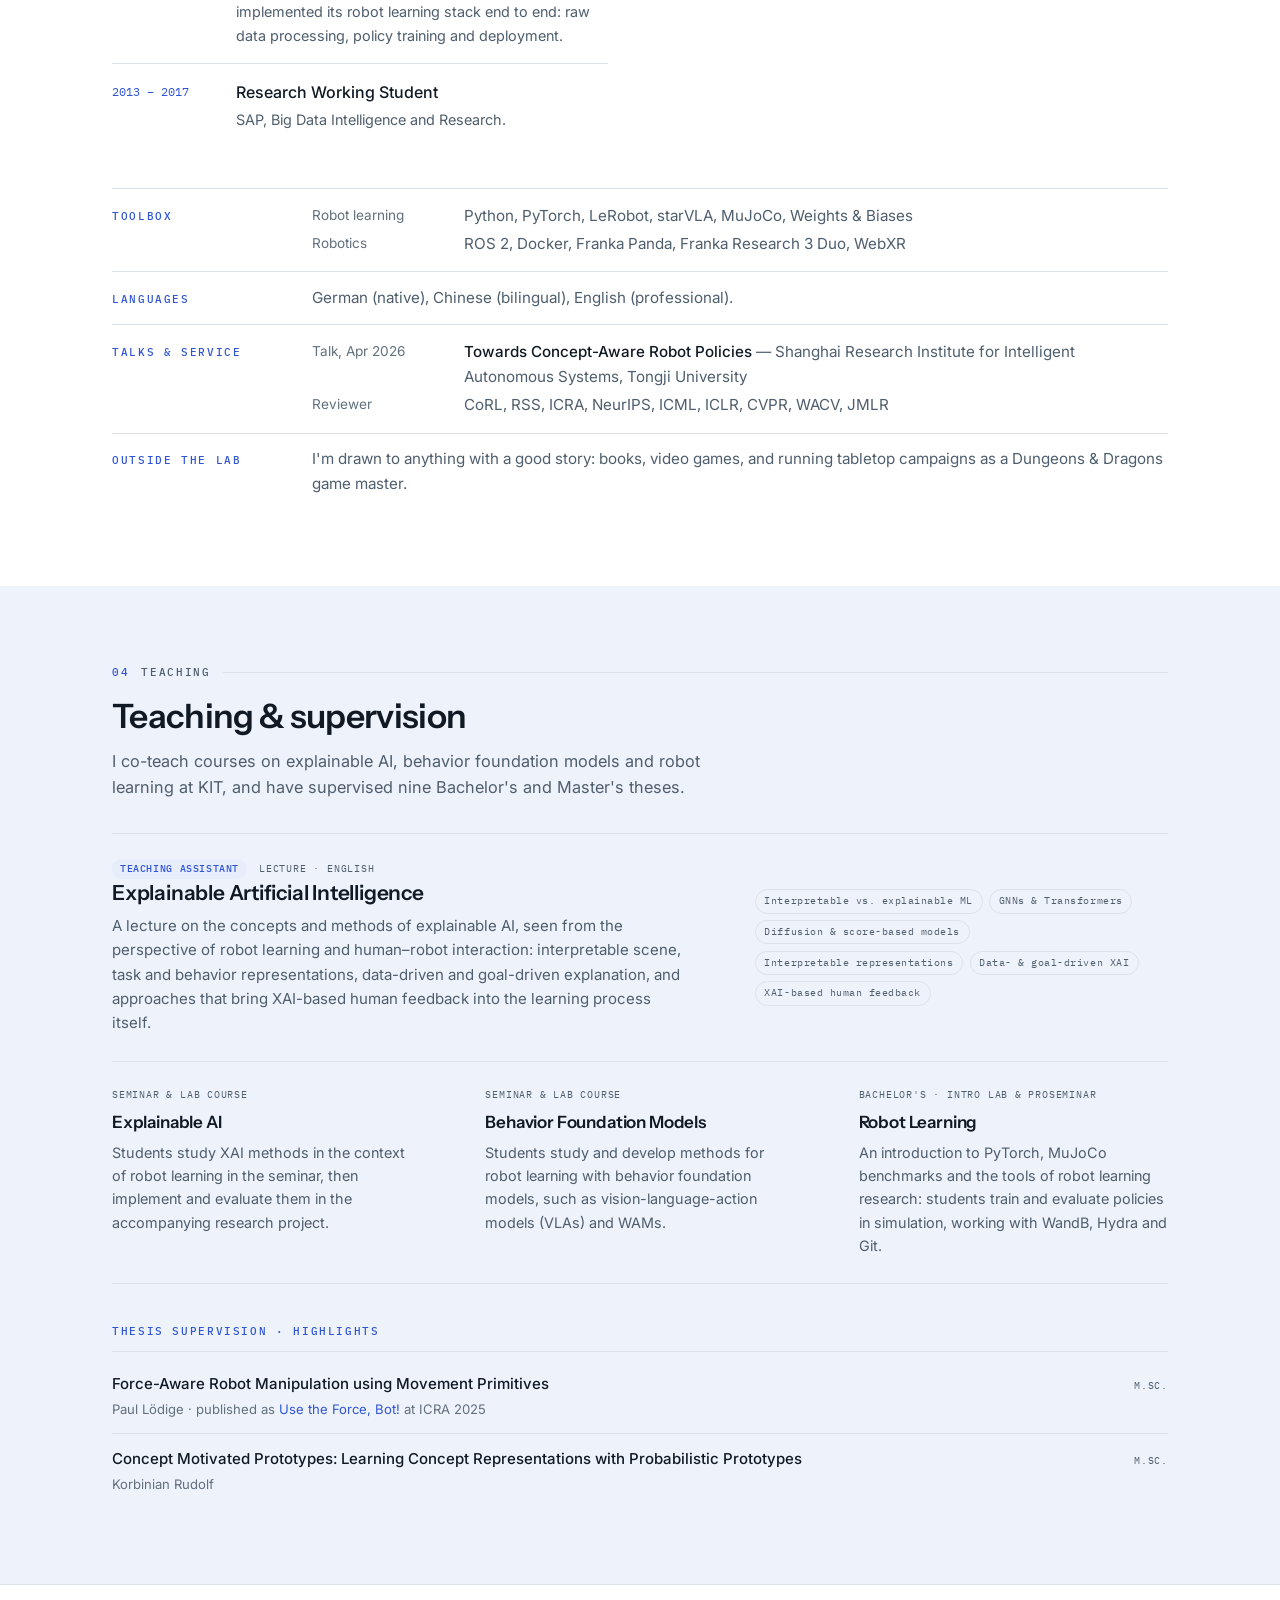
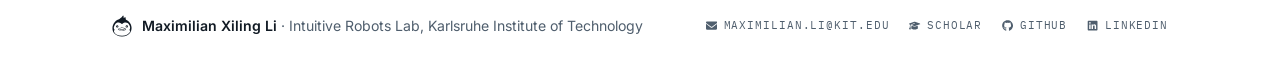
==== commit a15613b9: "feat: robot movement pillar with MPQ; CV with the MPQ preprint The second research theme becomes 'Re" ====
--- a/index.html
+++ b/index.html
@@ -171,7 +171,7 @@
               I arrived at the idea that grounding policies in human-understandable concepts can also make
               them more <strong>robust</strong>. Under the theme of Concept-Aware Robot Policies (CARP),
               I investigate how underutilized concepts such as <strong>visual affordances</strong> and
-              <strong>force-aware action representations</strong> can improve manipulation.
+              <strong>representations of robot movement</strong> can improve manipulation.
             </p>
           </div>
         </div>
@@ -203,10 +203,12 @@
             </div>
             <div class="body">
               <span class="num">02</span>
-              <h3>Force-aware actions</h3>
-              <p>Probabilistic movement primitives that take force into account and replan on events,
-                for manipulation tasks where contact matters.</p>
+              <h3>Representing robot movement</h3>
+              <p>How robots represent and execute movement: movement primitives that take force into account
+                and replan on events, and libraries of demonstrated motions through which a trained policy
+                executes its actions.</p>
               <div class="chips">
+                <a class="chip" href="publications.html#mpq">MPQ</a>
                 <a class="chip" href="publications.html#fa-prodmp">FA-ProDMP</a>
               </div>
             </div>
@@ -221,10 +223,8 @@
               <h3>Interpretable latent structures</h3>
               <p>Prototype models that organize the latent space around learned, inspectable prototypes, so
                 each prediction can be explained by comparison to them — including HyperPG, probabilistic
-                prototypes on the hypersphere, and MPQ, which executes a policy's actions through a library
-                of demonstrated motions.</p>
+                prototypes on the hypersphere.</p>
               <div class="chips">
-                <a class="chip" href="publications.html#mpq">MPQ</a>
                 <a class="chip" href="publications.html#prototype-overview">Prototype formulations</a>
                 <a class="chip" href="publications.html#affordance-prototypes">Affordance prototypes</a>
               </div>
@@ -363,8 +363,8 @@
                   <p><a href="https://www.irl.iar.kit.edu/">Intuitive Robots Lab</a>, Karlsruhe Institute of Technology.
                     Advised by <a href="https://rudolf.intuitive-robots.net/">Rudolf Lioutikov</a>. One of the lab's
                     first PhD researchers, helping build it up since its founding in 2022. Robot learning for
-                    manipulation: imitation learning, diffusion policies, affordance detection and force-aware
-                    movement primitives.</p></div>
+                    manipulation: imitation learning, diffusion policies, affordance detection, force-aware
+                    movement primitives and libraries of demonstrated motions.</p></div>
               </li>
               <li>
                 <span class="when">2025</span>
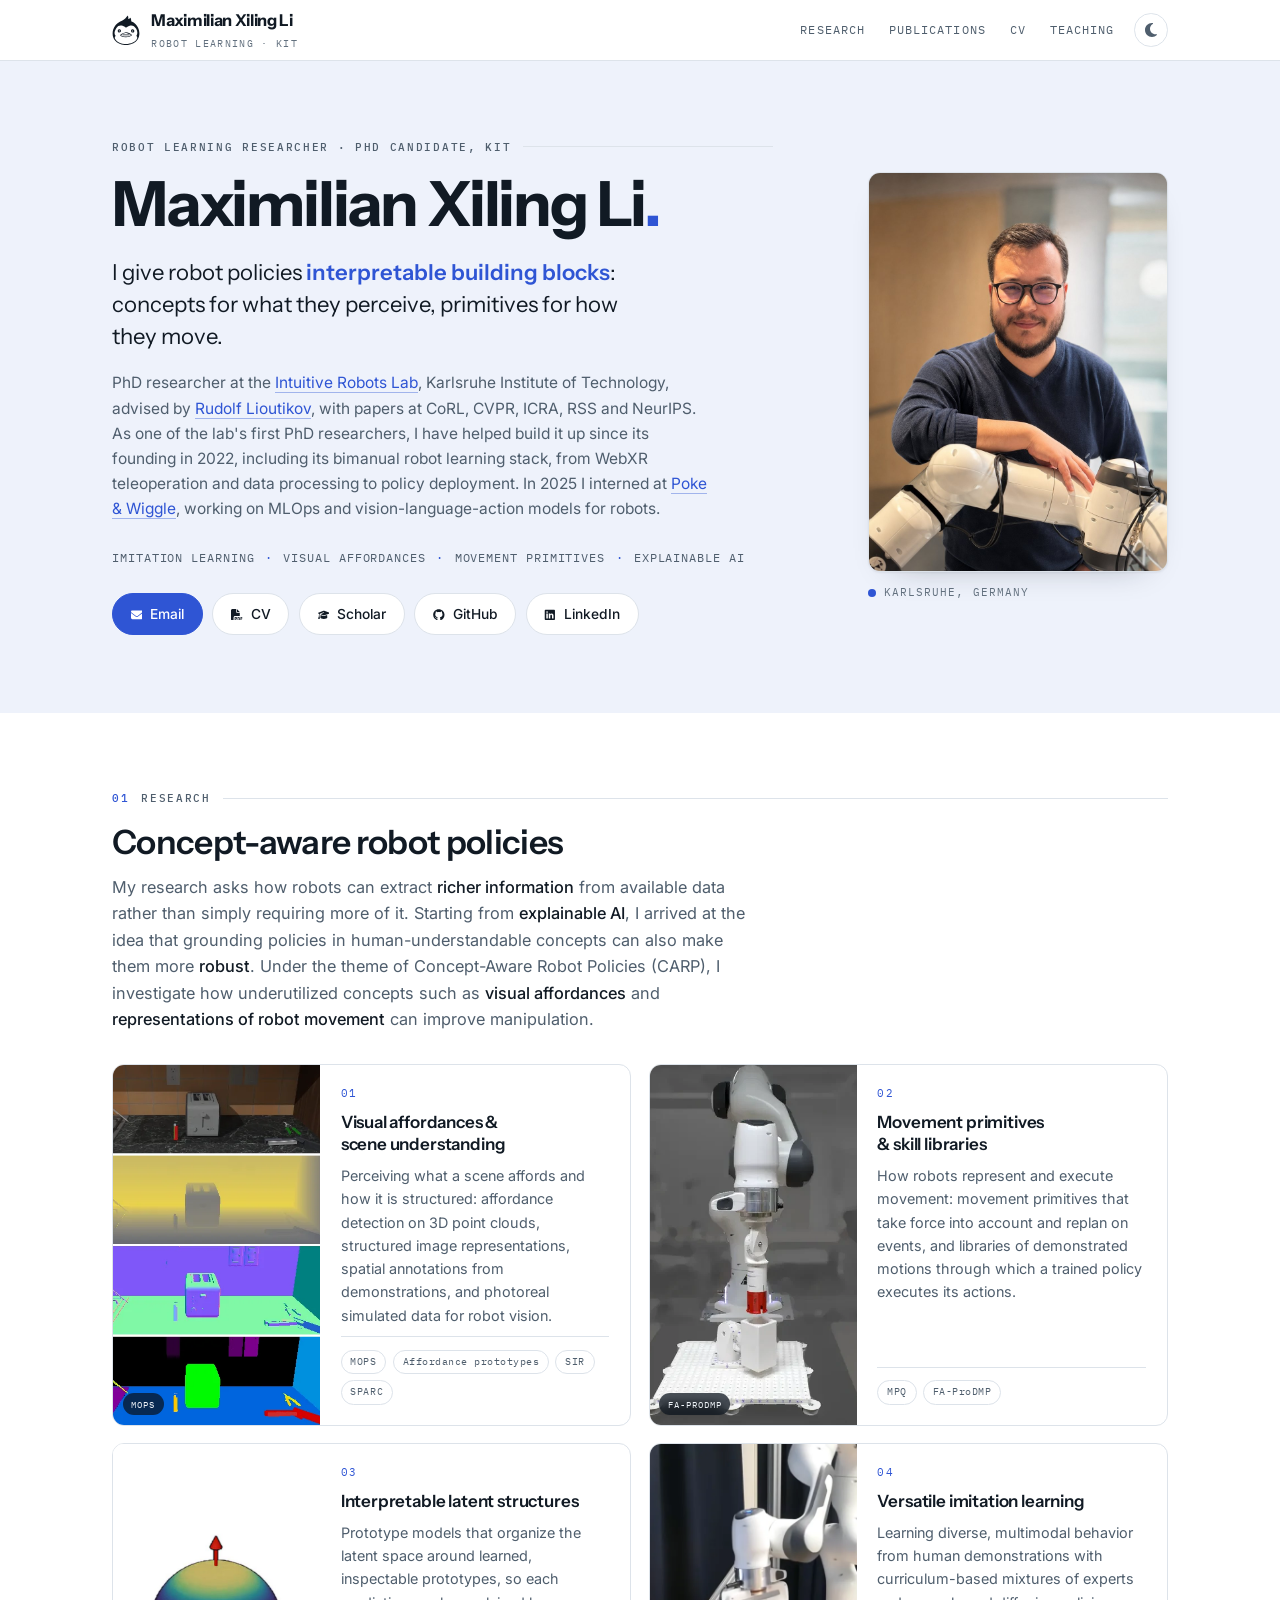
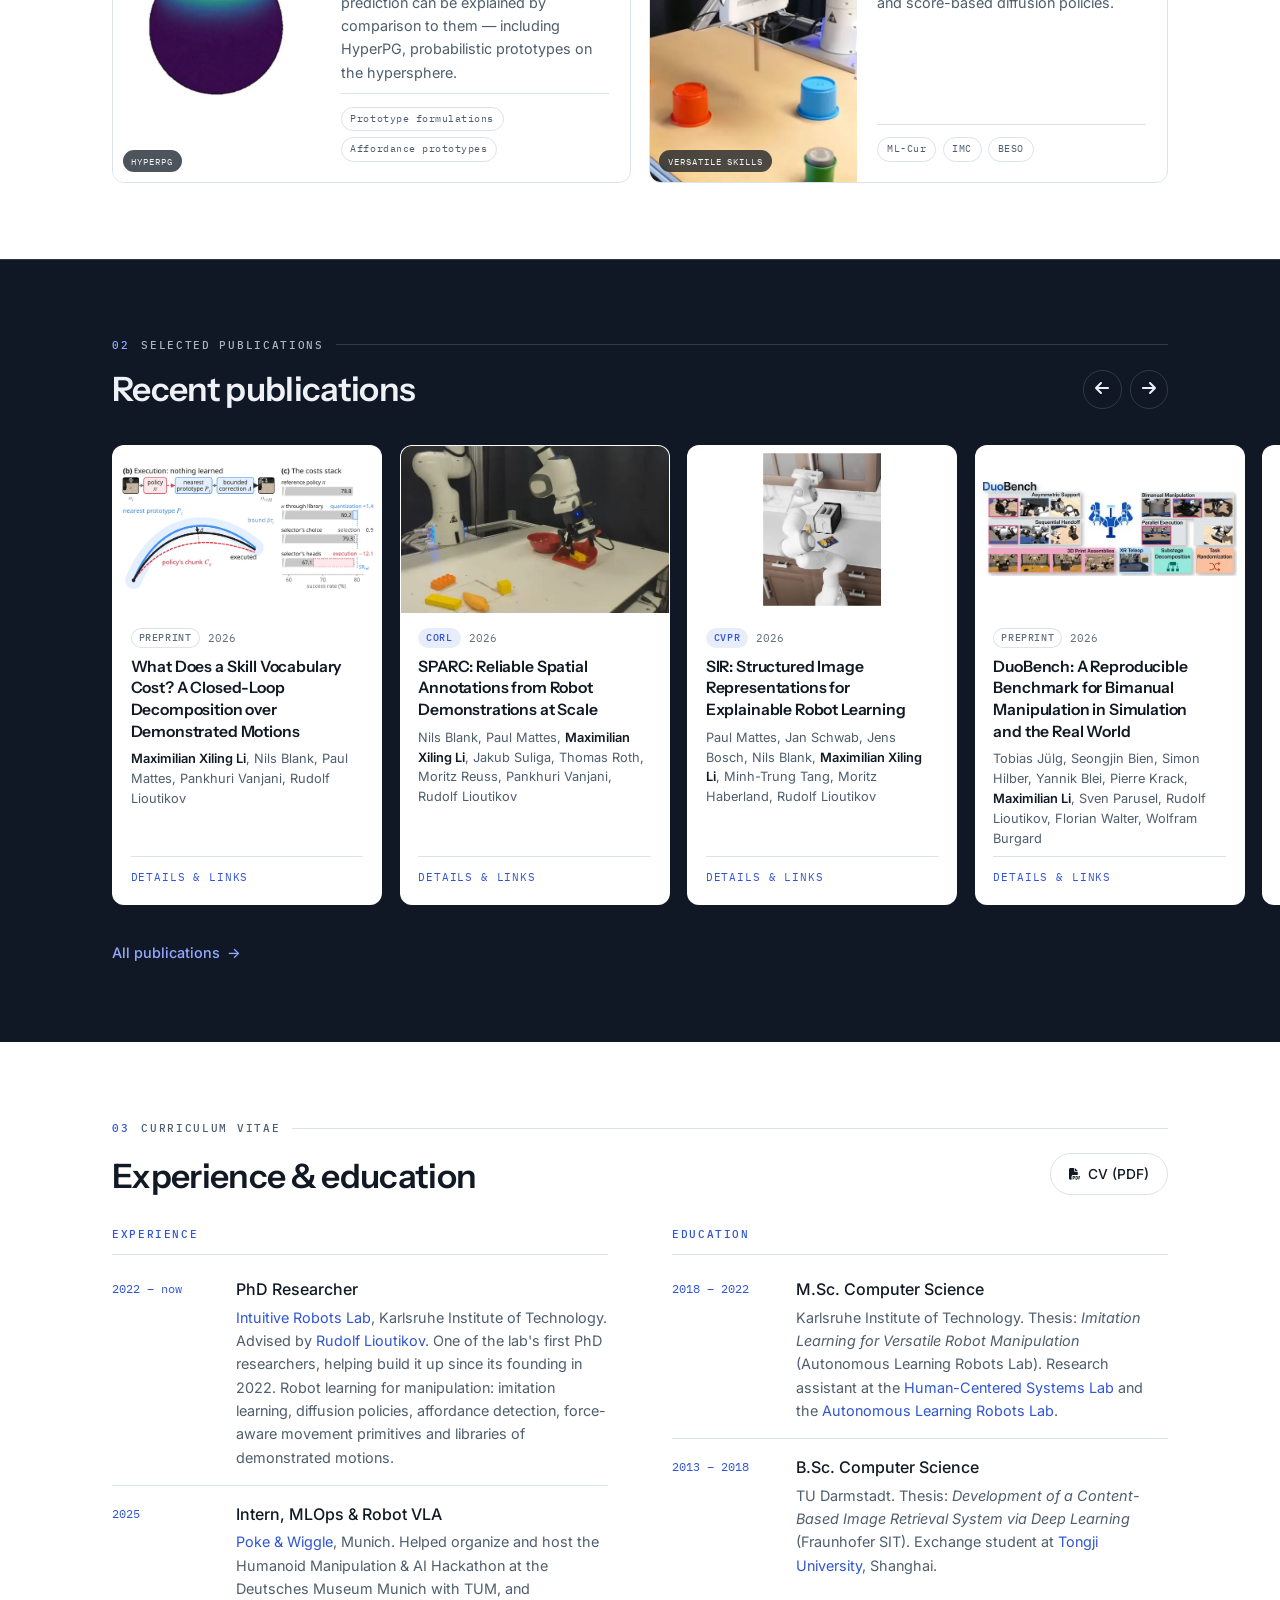
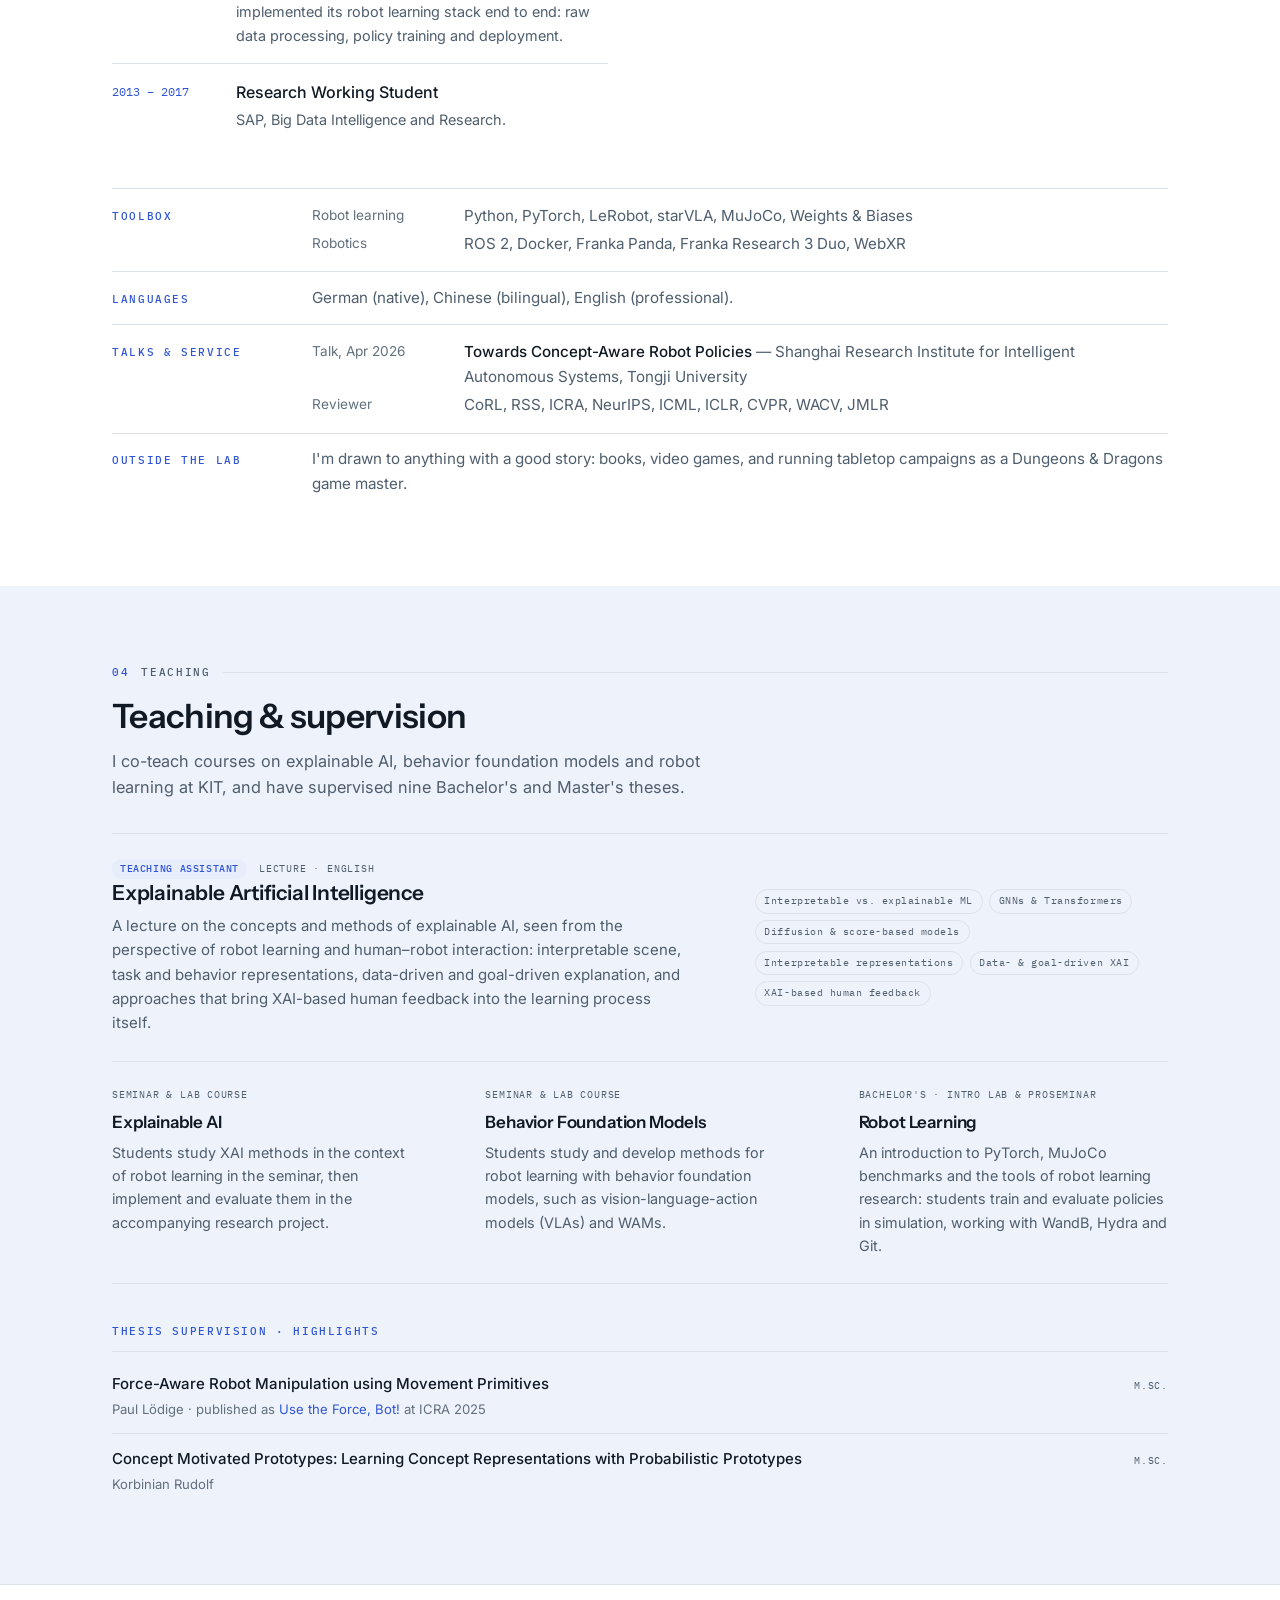
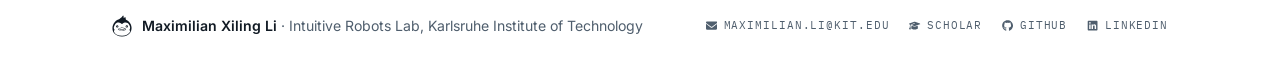
==== commit 8c381b5c: "feat: research themes with new images; movement theme renamed - MOPS: the four render modalities (RG" ====
--- a/index.html
+++ b/index.html
@@ -179,8 +179,8 @@
         <div class="themes">
           <article class="theme">
             <div class="shot">
-              <img src="img/pubs/mops-segm.webp" alt="Segmentation masks of a simulated kitchen scene from the MOPS dataset" loading="lazy" width="656" height="410">
-              <span class="tag-overlay">MOPS segmentation</span>
+              <picture><source media="(max-width: 600px)" srcset="img/pubs/mops-modalities-wide.webp" width="804" height="454"><img src="img/pubs/mops-modalities.webp" alt="A simulated kitchen counter from the MOPS dataset in four render modalities: RGB, depth, surface normals and segmentation" loading="lazy" width="500" height="652"></picture>
+              <span class="tag-overlay">MOPS</span>
             </div>
             <div class="body">
               <span class="num">01</span>
@@ -203,7 +203,7 @@
             </div>
             <div class="body">
               <span class="num">02</span>
-              <h3>Representing robot movement</h3>
+              <h3>Movement primitives &amp; skill libraries</h3>
               <p>How robots represent and execute movement: movement primitives that take force into account
                 and replan on events, and libraries of demonstrated motions through which a trained policy
                 executes its actions.</p>
@@ -232,7 +232,7 @@
           </article>
           <article class="theme">
             <div class="shot">
-              <img src="img/pubs/ml-cur-real.webp" alt="Robot arm learning a manipulation skill from human demonstration" loading="lazy" width="199" height="153">
+              <img src="img/pubs/ml-cur-theme.webp" alt="Franka robot arm reaching between cups in a real obstacle-avoidance task" loading="lazy" width="960" height="720">
               <span class="tag-overlay">Versatile skills</span>
             </div>
             <div class="body">
